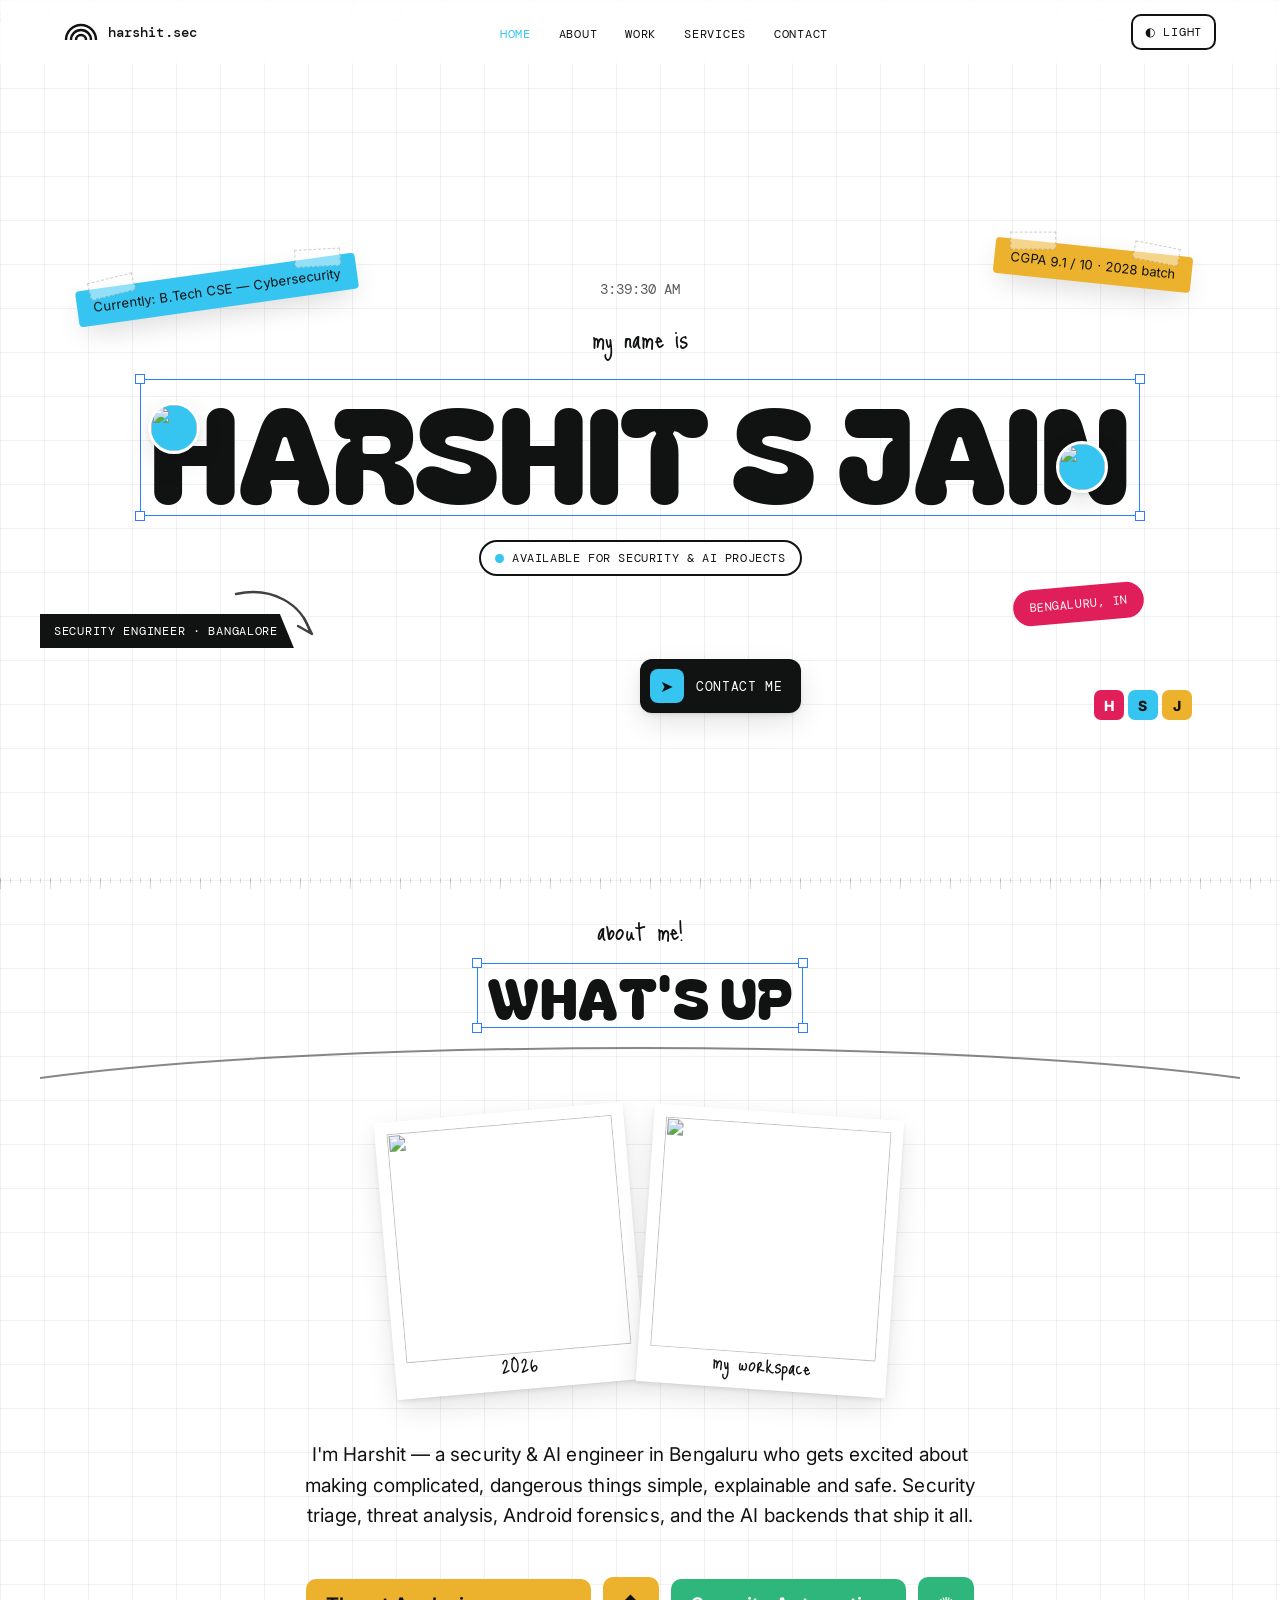
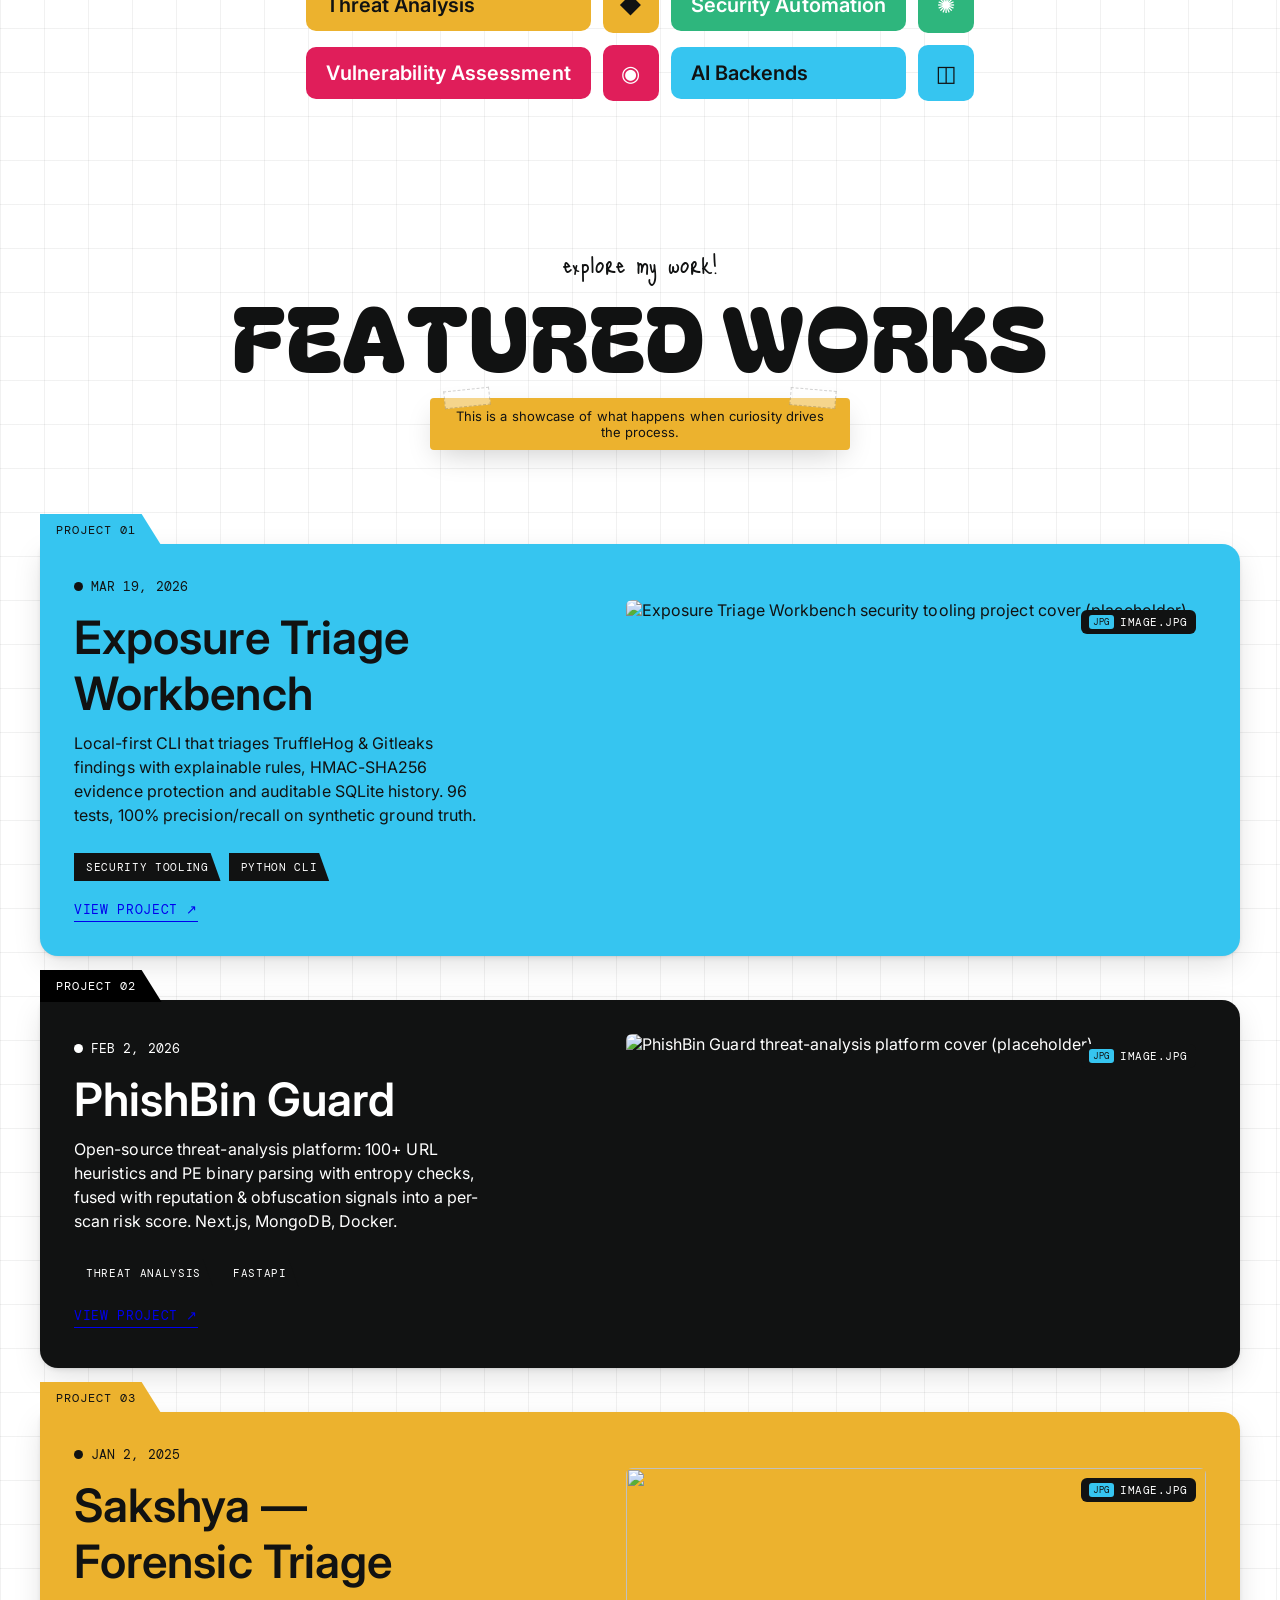
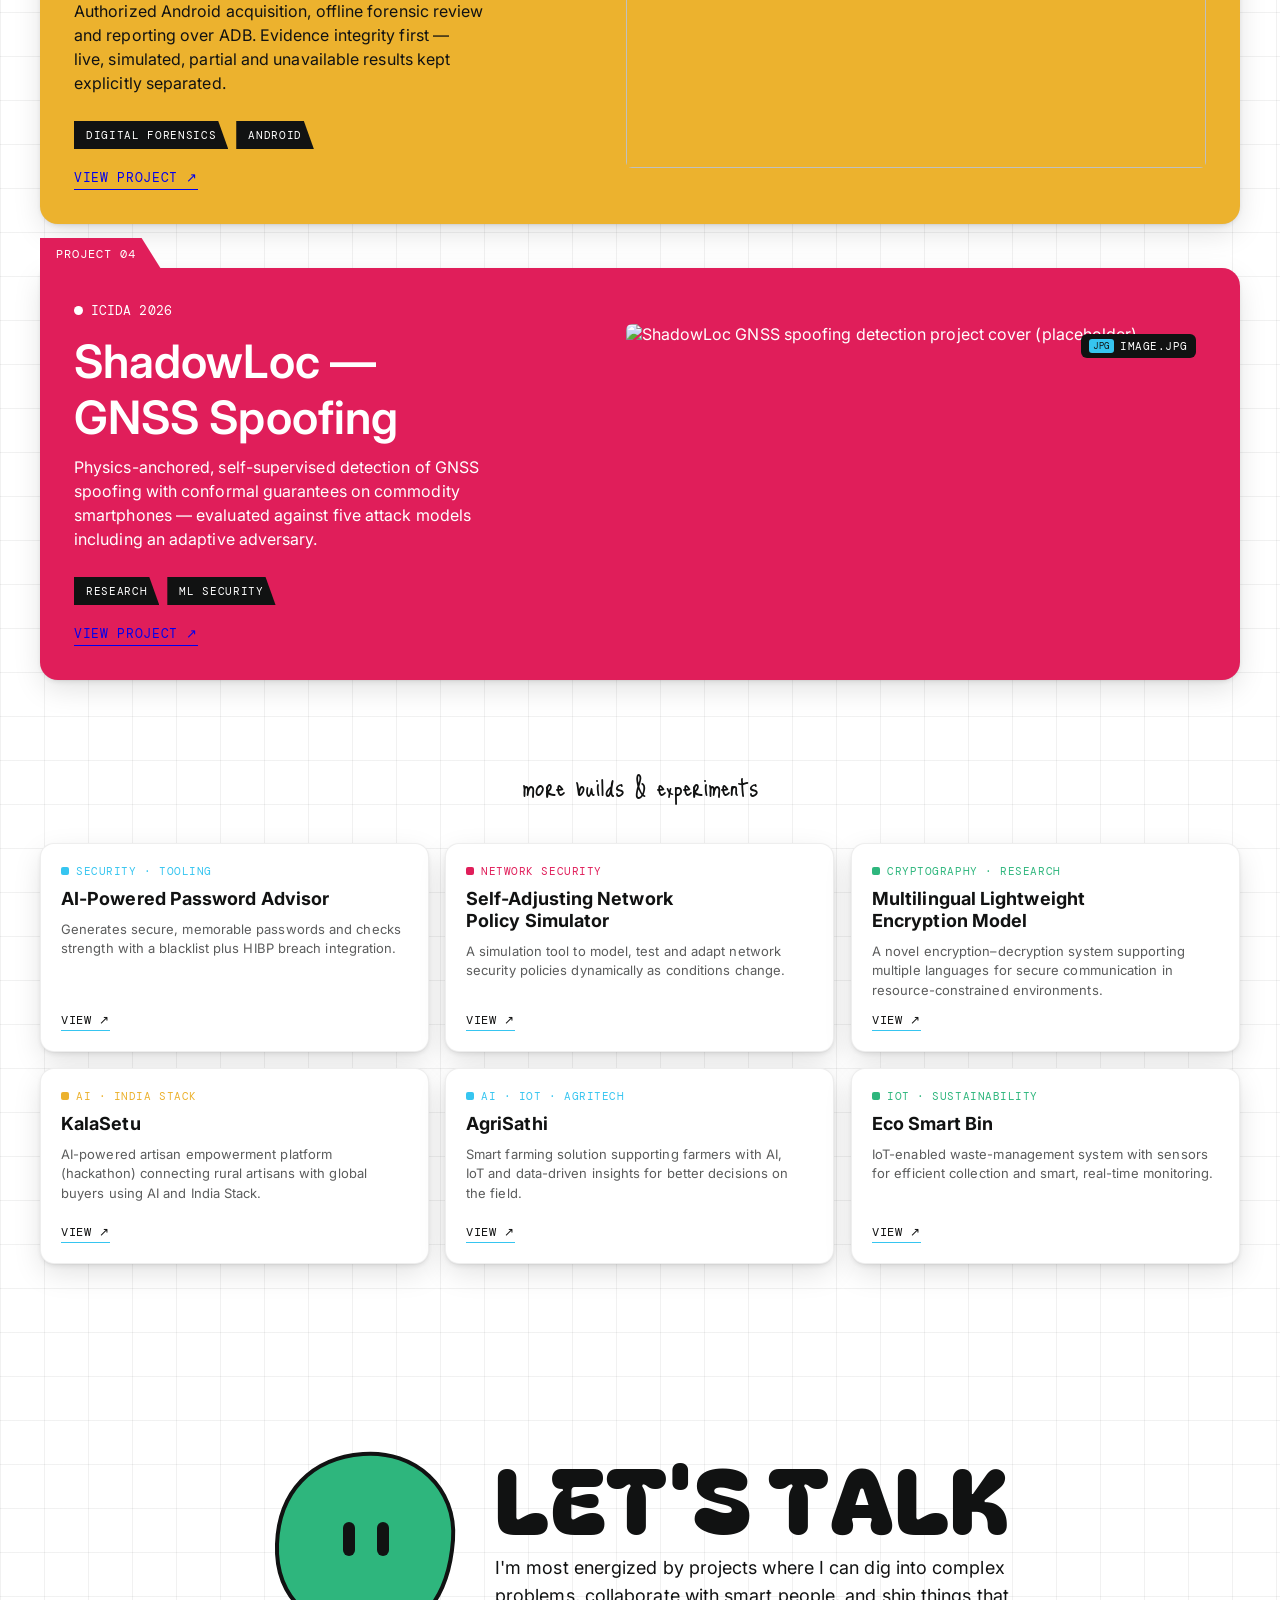
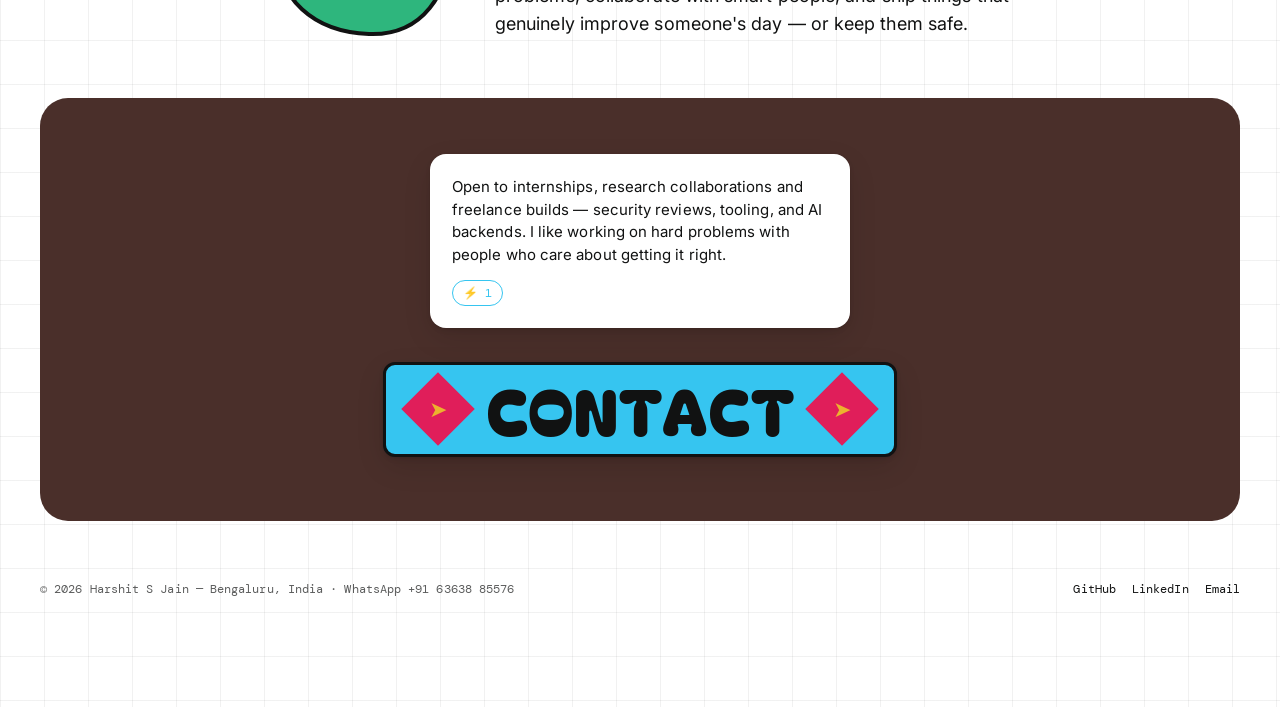
==== index.html @ a01c1793 "Deploy personal site to user-page repo (serves harshitsjain.me at root) Replaces the placeholder REA" ====
<!DOCTYPE html>
<html lang="en">
<head>
  <meta charset="UTF-8" />
  <meta name="viewport" content="width=device-width, initial-scale=1.0" />
  <script>document.documentElement.classList.add('js')</script>
  <title>Harshit S Jain — Security Engineer &amp; Software Developer in Bangalore</title>
  <meta name="description" content="Harshit S Jain is a cybersecurity &amp; AI engineer and software developer in Bangalore (Bengaluru), building security tooling, threat analysis and AI backends. Open to internships &amp; freelance." />
  <meta name="keywords" content="security engineer Bangalore, cybersecurity engineer Bengaluru, software developer Bangalore, AI engineer, Harshit S Jain, penetration testing, security tooling" />
  <meta name="author" content="Harshit S Jain" />
  <meta name="robots" content="index,follow" />
  <link rel="canonical" href="https://harshitsjain.me/" />
  <meta name="theme-color" content="#05080a" />

  <!-- Open Graph -->
  <meta property="og:type" content="profile" />
  <meta property="og:site_name" content="Harshit S Jain" />
  <meta property="og:title" content="Harshit S Jain — Security Engineer &amp; Developer in Bangalore" />
  <meta property="og:description" content="Cybersecurity &amp; AI engineer and software developer in Bangalore. Security tooling, threat analysis, AI backends — open to internships &amp; freelance." />
  <meta property="og:url" content="https://harshitsjain.me/" />
  <meta property="og:image" content="https://harshitsjain.me/og-image.jpg" />
  <meta property="profile:first_name" content="Harshit" />
  <meta property="profile:last_name" content="Jain" />

  <!-- Twitter -->
  <meta name="twitter:card" content="summary_large_image" />
  <meta name="twitter:title" content="Harshit S Jain — Security Engineer &amp; Developer in Bangalore" />
  <meta name="twitter:description" content="Cybersecurity &amp; AI engineer and software developer in Bangalore. Security tooling, threat analysis, AI backends." />
  <meta name="twitter:image" content="https://harshitsjain.me/og-image.jpg" />

  <!-- Icons / manifest -->
  <link rel="icon" href="favicon.svg" type="image/svg+xml" />
  <link rel="apple-touch-icon" href="icon-192.png" />
  <link rel="manifest" href="site.webmanifest" />

  <!-- Structured data -->
  <script type="application/ld+json">
  {
    "@context": "https://schema.org",
    "@type": "ProfilePage",
    "mainEntity": {
      "@type": "Person",
      "name": "Harshit S Jain",
      "jobTitle": "Security Engineer & Software Developer",
      "description": "Cybersecurity & AI engineer and software developer based in Bangalore (Bengaluru), India.",
      "url": "https://harshitsjain.me/",
      "email": "mailto:harshitj3235@gmail.com",
      "telephone": "+91-6363885576",
      "address": {
        "@type": "PostalAddress",
        "addressLocality": "Bengaluru",
        "addressRegion": "Karnataka",
        "addressCountry": "IN"
      },
      "worksFor": { "@type": "CollegeOrUniversity", "name": "Jain (Deemed-to-be) University" },
      "alumniOf": { "@type": "CollegeOrUniversity", "name": "Jain (Deemed-to-be) University" },
      "knowsAbout": ["Cybersecurity","Application Security","Penetration Testing","Threat Analysis","Security Automation","Digital Forensics","AI Engineering","Software Development","Python","FastAPI"],
      "sameAs": [
        "https://github.com/hx010207",
        "https://linkedin.com/in/harshit-s-jain-980592327"
      ]
    }
  }
  </script>
  <script type="application/ld+json">
  {
    "@context": "https://schema.org",
    "@type": "ProfessionalService",
    "name": "Harshit S Jain — Security Engineering & Development",
    "description": "Website building, software development, security testing, AI integration and QA.",
    "areaServed": [{ "@type": "City", "name": "Bangalore" }, { "@type": "Country", "name": "India" }, "Remote"],
    "url": "https://harshitsjain.me/services.html",
    "provider": { "@type": "Person", "name": "Harshit S Jain" }
  }
  </script>

  <!-- Google Analytics 4 — replace G-XXXXXXXXXX with your Measurement ID to activate -->
  <script async src="https://www.googletagmanager.com/gtag/js?id=G-XXXXXXXXXX"></script>
  <script>
    window.dataLayer = window.dataLayer || [];
    function gtag(){dataLayer.push(arguments);}
    gtag('js', new Date());
    gtag('config', 'G-XXXXXXXXXX', { anonymize_ip: true });
  </script>

  <link rel="preconnect" href="https://fonts.googleapis.com" />
  <link rel="preconnect" href="https://fonts.gstatic.com" crossorigin />
  <link href="https://fonts.googleapis.com/css2?family=Bagel+Fat+One&family=Inter:wght@400;500;600;700;800;900&family=DM+Mono:wght@400;500&family=Just+Me+Again+Down+Here&display=swap" rel="stylesheet" />
  <link rel="stylesheet" href="styles.css" />
</head>
<body>
  <div class="ruler top"></div>

  <!-- HEADER -->
  <header class="site-header">
    <div class="wrap nav">
      <a class="brand" href="index.html" aria-label="Home">
        <svg class="logo-arc" viewBox="0 0 34 20" fill="none" stroke="currentColor" style="color:var(--ink)">
          <path d="M2 18 A15 15 0 0 1 32 18" stroke-width="2.4"/>
          <path d="M7 18 A10 10 0 0 1 27 18" stroke-width="2.4"/>
          <path d="M12 18 A5 5 0 0 1 22 18" stroke-width="2.4"/>
        </svg>
        <b>harshit.sec</b>
      </a>
      <ul class="nav-links" id="nav-links">
        <li><a href="index.html" class="active">HOME</a></li>
        <li><a href="#about">ABOUT</a></li>
        <li><a href="#work">WORK</a></li>
        <li><a href="services.html">SERVICES</a></li>
        <li><a href="#contact">CONTACT</a></li>
      </ul>
      <div class="nav-right">
        <button class="theme-toggle" id="theme-toggle"></button>
        <button class="menu-btn" id="menu-btn">MENU ≡</button>
      </div>
    </div>
  </header>

  <!-- HERO -->
  <section class="hero wrap">
    <div class="hero-inner">
      <div class="clock" id="clock">--:--:--</div>
      <div class="my-name">my name is</div>
      <h1 class="display framed">
        HARSHIT S JAIN
        <i class="h tl"></i><i class="h tr"></i><i class="h bl"></i><i class="h br"></i>
      </h1>
      <span class="pill avail"><span class="dot"></span> AVAILABLE FOR SECURITY &amp; AI PROJECTS</span>

      <!-- scattered stickers -->
      <div class="scatter s-note-l"><span class="tape teal">Currently: B.Tech CSE — Cybersecurity</span></div>
      <div class="scatter s-note-r"><span class="tape yellow">CGPA 9.1 / 10 · 2028 batch</span></div>
      <div class="scatter s-av-1"><div class="avatar"><img src="https://framerusercontent.com/images/jaipCY5FvgftEDz3qtilGNnLVk.png?width=683&height=1024" alt=""></div></div>
      <div class="scatter s-av-2"><div class="avatar"><img src="https://framerusercontent.com/images/jaipCY5FvgftEDz3qtilGNnLVk.png?width=683&height=1024" alt=""></div></div>
      <div class="scatter s-tab"><span class="tab">Security Engineer · Bangalore</span></div>
      <div class="scatter s-loc"><span class="pill pink">BENGALURU, IN</span></div>
      <div class="scatter s-arrow">
        <svg width="90" height="60" viewBox="0 0 90 60" fill="none" class="doodle">
          <path d="M4 10 C40 2 70 20 78 48" stroke="currentColor" stroke-width="2.4" stroke-linecap="round"/>
          <path d="M66 42 L80 50 L72 34" stroke="currentColor" stroke-width="2.4" stroke-linecap="round" stroke-linejoin="round"/>
        </svg>
      </div>
      <div class="scatter s-contact">
        <a class="btn-contact" href="https://wa.me/916363885576?text=Hi%20Harshit%2C%20I%20saw%20your%20portfolio" target="_blank" rel="noopener">
          <span class="ic">➤</span> CONTACT ME
        </a>
      </div>
      <div class="scatter s-blocks"><div class="blocks"><span>H</span><span>S</span><span>J</span></div></div>
    </div>
  </section>

  <!-- ABOUT -->
  <section class="section wrap" id="about">
    <div style="text-align:center;">
      <div class="sec-kicker">about me!</div>
      <h2 class="display framed" style="font-size:clamp(34px,6vw,56px); margin:10px 0 0;">
        what's up
        <i class="h tl"></i><i class="h tr"></i><i class="h bl"></i><i class="h br"></i>
      </h2>
    </div>

    <svg class="curve" viewBox="0 0 1200 60" preserveAspectRatio="none" fill="none">
      <path d="M0 50 C300 10 900 10 1200 50" stroke="currentColor" stroke-width="2"/>
    </svg>

    <div class="polaroids reveal">
      <div class="polaroid"><img src="https://framerusercontent.com/images/jaipCY5FvgftEDz3qtilGNnLVk.png?width=683&height=1024" alt=""><div class="cap">2026</div></div>
      <div class="polaroid"><img src="https://framerusercontent.com/images/lRamgmULf2QHd5nO7cNT2LpLR5M.jpg?scale-down-to=1024&width=2400&height=1600" alt=""><div class="cap">my workspace</div></div>
    </div>

    <p style="max-width:680px; margin:0 auto 46px; text-align:center; font-size:19px; line-height:1.6;">
      I'm Harshit — a security &amp; AI engineer in Bengaluru who gets excited about making
      complicated, dangerous things simple, explainable and safe. Security triage, threat
      analysis, Android forensics, and the AI backends that ship it all.
    </p>

    <!-- skills tiles -->
    <div class="tiles reveal">
      <span class="tile c-yellow">Threat Analysis</span>
      <span class="tile-ic d">◆</span>
      <span class="tile c-green">Security Automation</span>
      <span class="tile-ic f">✺</span>
      <span class="tile c-pink">Vulnerability Assessment</span>
      <span class="tile-ic e">◉</span>
      <span class="tile c-cyan">AI Backends</span>
      <span class="tile-ic s">◫</span>
    </div>
  </section>

  <!-- WORK -->
  <section class="section wrap" id="work">
    <div style="text-align:center;">
      <div class="sec-kicker">explore my work!</div>
      <h2 class="display mega">FEATURED WORKS</h2>
      <div style="display:flex; justify-content:center; margin-bottom:60px;">
        <span class="tape yellow" style="max-width:420px;">This is a showcase of what happens when curiosity drives the process.</span>
      </div>
    </div>

    <div class="works">
      <!-- 01 -->
      <article class="work cyan reveal" style="margin-top:34px;">
        <span class="tabtop">PROJECT 01</span>
        <div class="work-grid">
          <div>
            <div class="date">MAR 19, 2026</div>
            <h3>Exposure Triage Workbench</h3>
            <p>Local-first CLI that triages TruffleHog &amp; Gitleaks findings with explainable rules, HMAC-SHA256 evidence protection and auditable SQLite history. 96 tests, 100% precision/recall on synthetic ground truth.</p>
            <div class="tags"><span class="tag">Security Tooling</span><span class="tag">Python CLI</span></div>
            <a class="view" href="https://github.com/hx010207" target="_blank" rel="noopener">VIEW PROJECT ↗</a>
          </div>
          <div class="work-media">
            <span class="img-badge"><span class="jpg">JPG</span> IMAGE.JPG</span>
            <img class="shot" src="https://framerusercontent.com/images/veyOMFLFvf4bfZJKXrpyPNzQWiw.jpg?scale-down-to=1024&width=2400&height=1603" alt="Exposure Triage Workbench security tooling project cover (placeholder)">
          </div>
        </div>
      </article>

      <!-- 02 -->
      <article class="work dark reveal" style="margin-top:44px;">
        <span class="tabtop">PROJECT 02</span>
        <div class="work-grid">
          <div>
            <div class="date">FEB 2, 2026</div>
            <h3 class="accent">PhishBin Guard</h3>
            <p>Open-source threat-analysis platform: 100+ URL heuristics and PE binary parsing with entropy checks, fused with reputation &amp; obfuscation signals into a per-scan risk score. Next.js, MongoDB, Docker.</p>
            <div class="tags"><span class="tag">Threat Analysis</span><span class="tag">FastAPI</span></div>
            <a class="view" href="https://github.com/hx010207" target="_blank" rel="noopener">VIEW PROJECT ↗</a>
          </div>
          <div class="work-media">
            <span class="img-badge"><span class="jpg">JPG</span> IMAGE.JPG</span>
            <img class="shot" src="https://framerusercontent.com/images/Hp4sdb6mgJqCAExV0ytS7gljgkA.jpg?scale-down-to=1024&width=2400&height=1603" alt="PhishBin Guard threat-analysis platform cover (placeholder)">
          </div>
        </div>
      </article>

      <!-- 03 -->
      <article class="work yellow reveal" style="margin-top:44px;">
        <span class="tabtop">PROJECT 03</span>
        <div class="work-grid">
          <div>
            <div class="date">JAN 2, 2025</div>
            <h3>Sakshya — Forensic Triage</h3>
            <p>Authorized Android acquisition, offline forensic review and reporting over ADB. Evidence integrity first — live, simulated, partial and unavailable results kept explicitly separated.</p>
            <div class="tags"><span class="tag">Digital Forensics</span><span class="tag">Android</span></div>
            <a class="view" href="https://github.com/hx010207" target="_blank" rel="noopener">VIEW PROJECT ↗</a>
          </div>
          <div class="work-media">
            <span class="img-badge"><span class="jpg">JPG</span> IMAGE.JPG</span>
            <img class="shot" src="https://framerusercontent.com/images/lRamgmULf2QHd5nO7cNT2LpLR5M.jpg?scale-down-to=1024&width=2400&height=1600" alt="">
          </div>
        </div>
      </article>

      <!-- 04 -->
      <article class="work pink reveal" style="margin-top:44px;">
        <span class="tabtop">PROJECT 04</span>
        <div class="work-grid">
          <div>
            <div class="date">ICIDA 2026</div>
            <h3>ShadowLoc — GNSS Spoofing</h3>
            <p>Physics-anchored, self-supervised detection of GNSS spoofing with conformal guarantees on commodity smartphones — evaluated against five attack models including an adaptive adversary.</p>
            <div class="tags"><span class="tag">Research</span><span class="tag">ML Security</span></div>
            <a class="view" href="https://github.com/hx010207" target="_blank" rel="noopener">VIEW PROJECT ↗</a>
          </div>
          <div class="work-media">
            <span class="img-badge"><span class="jpg">JPG</span> IMAGE.JPG</span>
            <img class="shot" src="https://framerusercontent.com/images/77vnsoqQ0X6oMVSzYgh7nMkdh0.jpg?scale-down-to=1024&width=2400&height=1600" alt="ShadowLoc GNSS spoofing detection project cover (placeholder)">
          </div>
        </div>
      </article>
    </div>

    <div style="text-align:center; margin-top:84px;">
      <div class="sec-kicker">more builds &amp; experiments</div>
    </div>
    <div class="more-grid" data-stagger>
      <a class="card mini" href="https://github.com/hx010207" target="_blank" rel="noopener">
        <span class="mini-tag" style="--c:var(--cyan)">Security · Tooling</span>
        <h4>AI-Powered Password Advisor</h4>
        <p>Generates secure, memorable passwords and checks strength with a blacklist plus HIBP breach integration.</p>
        <span class="mini-link">VIEW ↗</span>
      </a>
      <a class="card mini" href="https://github.com/hx010207" target="_blank" rel="noopener">
        <span class="mini-tag" style="--c:var(--pink)">Network Security</span>
        <h4>Self-Adjusting Network Policy Simulator</h4>
        <p>A simulation tool to model, test and adapt network security policies dynamically as conditions change.</p>
        <span class="mini-link">VIEW ↗</span>
      </a>
      <a class="card mini" href="https://github.com/hx010207" target="_blank" rel="noopener">
        <span class="mini-tag" style="--c:var(--green)">Cryptography · Research</span>
        <h4>Multilingual Lightweight Encryption Model</h4>
        <p>A novel encryption–decryption system supporting multiple languages for secure communication in resource-constrained environments.</p>
        <span class="mini-link">VIEW ↗</span>
      </a>
      <a class="card mini" href="https://github.com/hx010207" target="_blank" rel="noopener">
        <span class="mini-tag" style="--c:var(--yellow)">AI · India Stack</span>
        <h4>KalaSetu</h4>
        <p>AI-powered artisan empowerment platform (hackathon) connecting rural artisans with global buyers using AI and India Stack.</p>
        <span class="mini-link">VIEW ↗</span>
      </a>
      <a class="card mini" href="https://github.com/hx010207" target="_blank" rel="noopener">
        <span class="mini-tag" style="--c:var(--cyan)">AI · IoT · AgriTech</span>
        <h4>AgriSathi</h4>
        <p>Smart farming solution supporting farmers with AI, IoT and data-driven insights for better decisions on the field.</p>
        <span class="mini-link">VIEW ↗</span>
      </a>
      <a class="card mini" href="https://github.com/hx010207" target="_blank" rel="noopener">
        <span class="mini-tag" style="--c:var(--green)">IoT · Sustainability</span>
        <h4>Eco Smart Bin</h4>
        <p>IoT-enabled waste-management system with sensors for efficient collection and smart, real-time monitoring.</p>
        <span class="mini-link">VIEW ↗</span>
      </a>
    </div>
  </section>

  <!-- LET'S TALK -->
  <section class="section wrap" id="contact">
    <div class="talk reveal">
      <div class="blob-wrap">
        <!-- original blob mascot -->
        <svg viewBox="0 0 200 200" width="200" height="200" fill="none">
          <path d="M98 10 C150 6 192 44 188 96 C184 150 158 192 104 190 C50 188 10 156 12 100 C14 48 46 14 98 10 Z"
                fill="var(--blob)" stroke="var(--blob-stroke)" stroke-width="4"/>
          <rect x="78" y="78" width="12" height="34" rx="6" fill="#111212"/>
          <rect x="112" y="78" width="12" height="34" rx="6" fill="#111212"/>
        </svg>
      </div>
      <div class="talk-copy">
        <h2 class="display mega" style="margin:0;">LET'S TALK</h2>
        <p>
          I'm most energized by projects where I can dig into complex problems, collaborate with
          smart people, and ship things that genuinely improve someone's day — or keep them safe.
        </p>
      </div>
    </div>

    <div class="footer-panel reveal">
      <div class="fcard">
        <div class="lede">Open to internships, research collaborations and freelance builds — security reviews, tooling, and AI backends. I like working on hard problems with people who care about getting it right.</div>
        <span class="react">⚡ 1</span>
      </div>
      <div class="contact-big">
        <a class="contact-btn" href="https://wa.me/916363885576?text=Hi%20Harshit%2C%20let%27s%20talk" target="_blank" rel="noopener">
          <span class="dia"><span>➤</span></span>
          <span class="display">CONTACT</span>
          <span class="dia"><span>➤</span></span>
        </a>
      </div>
    </div>

    <div class="footer-meta">
      <span>© 2026 Harshit S Jain — Bengaluru, India · WhatsApp +91 63638 85576</span>
      <div class="socials">
        <a href="https://github.com/hx010207" target="_blank" rel="noopener">GitHub</a>
        <a href="https://linkedin.com/in/harshit-s-jain-980592327" target="_blank" rel="noopener">LinkedIn</a>
        <a href="mailto:harshitj3235@gmail.com">Email</a>
      </div>
    </div>
  </section>

  <div class="ruler bottom"></div>
  <script src="script.js"></script>
</body>
</html>
---- styles.css ----
/* ============================================================
   Harshit S Jain — "designer's canvas" portfolio
   Light mode  = faithful clone of nudge-folio.framer.website
   Dark mode   = cybersecurity / AI retheme (same layout)
   ============================================================ */

/* ---------------- LIGHT (reference) ---------------- */
:root {
  --bg: #ffffff;
  --ink: #111212;
  --ink-soft: #5b5c5c;

  --grid-line: rgba(17, 18, 18, 0.06);
  --ruler: rgba(17, 18, 18, 0.32);

  --cyan:  #36c5f0;
  --pink:  #e01e5a;
  --yellow:#ecb22e;
  --green: #2eb67d;
  --blue:  #0000ee;
  --black: #111212;

  --tile-cyan:  #36c5f0;
  --tile-pink:  #e01e5a;
  --tile-yellow:#ecb22e;
  --tile-green: #2eb67d;

  --card-dark: #4a2f2a;        /* footer brown panel */
  --handle: #2d7fff;           /* framer selection blue */

  --paper: #ffffff;
  --note-shadow: 0 10px 30px -8px rgba(0,0,0,0.22);
  --soft-shadow:
    rgba(0,0,0,0.13) 0 0.6px 1.8px -0.83px,
    rgba(0,0,0,0.13) 0 2.3px 6.9px -1.67px,
    rgba(0,0,0,0.13) 0 10px 30px -2.5px;

  --blob: #2eb67d;
  --blob-stroke: #111212;

  --font-display: "Bagel Fat One", system-ui, sans-serif;
  --font-hand: "Just Me Again Down Here", cursive;
  --font-body: "Inter", system-ui, -apple-system, sans-serif;
  --font-mono: "DM Mono", ui-monospace, monospace;

  --radius: 18px;
  --maxw: 1200px;
}

/* ---------------- DARK (cyber / AI) ---------------- */
[data-theme="dark"] {
  --bg: #05080a;
  --ink: #d7fff0;
  --ink-soft: #6d8d84;

  --grid-line: rgba(0, 255, 156, 0.07);
  --ruler: rgba(0, 255, 156, 0.4);

  --cyan:  #22d3ee;
  --pink:  #ff2e63;
  --yellow:#f7c948;
  --green: #00ff9c;
  --blue:  #00ff9c;
  --black: #0b1417;

  --tile-cyan:  #0e2a33;
  --tile-pink:  #2a0f1a;
  --tile-yellow:#2a2410;
  --tile-green: #06251c;

  --card-dark: #0b1417;
  --handle: #00ff9c;

  --paper: #0b1417;
  --note-shadow: 0 0 30px -6px rgba(0,255,156,0.25);
  --soft-shadow:
    0 0 0 1px rgba(0,255,156,0.10) inset,
    0 2px 7px rgba(0,0,0,0.6),
    0 10px 30px rgba(0,0,0,0.55);

  --blob: #00ff9c;
  --blob-stroke: #00ff9c;
}

/* ---------------- base ---------------- */
*,*::before,*::after { box-sizing: border-box; }
* { margin: 0; padding: 0; }
html { scroll-behavior: smooth; }

body {
  font-family: var(--font-body);
  color: var(--ink);
  background-color: var(--bg);
  background-image:
    linear-gradient(var(--grid-line) 1px, transparent 1px),
    linear-gradient(90deg, var(--grid-line) 1px, transparent 1px);
  background-size: 44px 44px;
  -webkit-font-smoothing: antialiased;
  overflow-x: hidden;
  transition: background-color .35s ease, color .35s ease;
}
[data-theme="dark"] body { background-attachment: fixed; }

img { display:block; max-width:100%; }
a { color: var(--blue); text-decoration: none; }

.wrap { width:100%; max-width:var(--maxw); margin:0 auto; padding:0 24px; }

/* ruler strip top + bottom */
.ruler {
  position: fixed; left:0; right:0; height: 22px; z-index: 5;
  background:
    repeating-linear-gradient(90deg, var(--ruler) 0 1px, transparent 1px 50px),
    repeating-linear-gradient(90deg, var(--ruler) 0 1px, transparent 1px 10px);
  background-size: 50px 11px, 10px 5px;
  background-repeat: repeat-x; background-position: left bottom;
  pointer-events:none; opacity:.5;
}
.ruler.top { top:0; } .ruler.bottom { bottom:0; transform: scaleY(-1); }

/* ---------------- header ---------------- */
.site-header {
  position: sticky; top:0; z-index: 40;
  backdrop-filter: blur(8px);
  background: color-mix(in srgb, var(--bg) 70%, transparent);
}
.nav { display:flex; align-items:center; justify-content:space-between; height:64px; gap:16px; }
.brand { display:flex; align-items:center; gap:10px; }
.logo-arc { width:34px; height:20px; }
.brand b { font-family: var(--font-mono); font-size:14px; color:var(--ink); font-weight:500; }

.nav-links { list-style:none; display:flex; gap:4px; }
.nav-links a {
  font-family: var(--font-mono); font-size:12px; letter-spacing:.06em;
  color:var(--ink); padding:8px 12px; border-radius:8px; text-transform:uppercase;
}
.nav-links a:hover, .nav-links a.active { background: var(--ink); color: var(--bg); }

.nav-right { display:flex; align-items:center; gap:10px; }
.menu-btn, .theme-toggle {
  font-family: var(--font-mono); font-size:12px; letter-spacing:.06em;
  border:2px solid var(--ink); background:var(--bg); color:var(--ink);
  padding:8px 12px; border-radius:10px; cursor:pointer; display:inline-flex;
  align-items:center; gap:8px; text-transform:uppercase; transition:.15s;
}
.theme-toggle:hover { background:var(--ink); color:var(--bg); }
[data-theme="dark"] .theme-toggle:hover { background:var(--green); color:#05080a; border-color:var(--green); }

/* ---------------- display + handwriting ---------------- */
.display {
  font-family: var(--font-display);
  font-weight: 400; color: var(--ink);
  line-height: .95; letter-spacing: .01em; text-transform: uppercase;
}
[data-theme="dark"] .display { color: var(--green); text-shadow: 0 0 40px rgba(0,255,156,.3); }
.hand { font-family: var(--font-hand); color: var(--ink); font-size: 30px; line-height:1; }

/* selection-handle frame (Framer motif) */
.framed { position: relative; display: inline-block; padding: 6px 10px; }
.framed::before {
  content:""; position:absolute; inset:0; border:1.5px solid var(--handle); pointer-events:none;
}
.framed .h { position:absolute; width:10px; height:10px; background:var(--bg); border:1.5px solid var(--handle); }
.framed .h.tl{ left:-5px; top:-5px;} .framed .h.tr{ right:-5px; top:-5px;}
.framed .h.bl{ left:-5px; bottom:-5px;} .framed .h.br{ right:-5px; bottom:-5px;}

/* IMAGE badge */
.img-badge {
  position:absolute; top:10px; right:10px; z-index:3;
  font-family:var(--font-mono); font-size:11px; letter-spacing:.05em;
  background:var(--black); color:#fff; padding:5px 8px; border-radius:6px;
  display:inline-flex; align-items:center; gap:6px;
}
[data-theme="dark"] .img-badge { color:var(--green); border:1px solid var(--green); background:#05080a; }
.img-badge .jpg { background:var(--cyan); color:var(--black); font-size:9px; padding:1px 4px; border-radius:3px; }

/* ---------------- stickers ---------------- */
.tape {
  position:relative; display:inline-block; padding:10px 16px; border-radius:4px;
  font-size:13px; color:var(--black); box-shadow: var(--note-shadow);
}
.tape::before, .tape::after {
  content:""; position:absolute; width:46px; height:18px; top:-9px;
  background: rgba(255,255,255,.45); border:1px dashed rgba(0,0,0,.18);
}
.tape::before { left:14px; transform: rotate(-6deg); }
.tape::after  { right:14px; transform: rotate(5deg); }
.tape.teal   { background: var(--cyan); }
.tape.yellow { background: var(--yellow); }
.tape.pink   { background: var(--pink); color:#fff; }
[data-theme="dark"] .tape { color: var(--ink); box-shadow: var(--note-shadow); }
[data-theme="dark"] .tape.teal{ background:#0e2a33; border:1px solid var(--cyan);}
[data-theme="dark"] .tape.yellow{ background:#2a2410; border:1px solid var(--yellow);}
[data-theme="dark"] .tape.pink{ background:#2a0f1a; border:1px solid var(--pink); color:var(--ink);}

.pill {
  display:inline-flex; align-items:center; gap:8px;
  font-family:var(--font-mono); font-size:12px; letter-spacing:.05em;
  border:2px solid var(--ink); background:var(--bg); color:var(--ink);
  padding:8px 14px; border-radius:40px;
}
.pill .dot{ width:9px; height:9px; border-radius:50%; background:var(--cyan); }
[data-theme="dark"] .pill .dot{ background:var(--green); box-shadow:0 0 10px var(--green); animation:pulse 1.8s infinite;}
@keyframes pulse{0%,100%{opacity:1}50%{opacity:.35}}

.pill.pink{ background:var(--pink); color:#fff; border-color:var(--pink); position:relative; }
[data-theme="dark"] .pill.pink{ background:#2a0f1a; color:var(--ink); border-color:var(--pink);}

/* folder tab */
.tab {
  display:inline-block; font-family:var(--font-mono); font-size:12px; letter-spacing:.06em;
  background:var(--black); color:#fff; padding:9px 16px 9px 14px; text-transform:uppercase;
  clip-path: polygon(0 0, calc(100% - 14px) 0, 100% 100%, 0 100%);
}
[data-theme="dark"] .tab{ color:var(--green); border:1px solid var(--green); }

.avatar {
  width:52px; height:52px; border-radius:50%; overflow:hidden;
  border:3px solid var(--bg); box-shadow: var(--soft-shadow); background:var(--cyan);
}
.avatar img{ width:100%; height:100%; object-fit:cover; }

/* black contact button */
.btn-contact {
  display:inline-flex; align-items:center; gap:12px;
  background:var(--black); color:#fff; padding:10px 18px 10px 10px; border-radius:12px;
  font-family:var(--font-mono); font-size:13px; letter-spacing:.05em; text-transform:uppercase;
  box-shadow: var(--soft-shadow);
}
[data-theme="dark"] .btn-contact{ color:var(--green); border:1px solid var(--green); }
.btn-contact .ic{ width:34px; height:34px; border-radius:8px; background:var(--cyan); color:var(--black);
  display:grid; place-items:center; font-size:16px; }
.btn-contact:hover{ transform:translateY(-2px); }

/* brand letter blocks */
.blocks{ display:flex; gap:4px; }
.blocks span{ width:30px; height:30px; display:grid; place-items:center; border-radius:7px;
  font-family:var(--font-body); font-weight:800; font-size:14px; color:#fff; }
.blocks span:nth-child(1){ background:var(--pink); }
.blocks span:nth-child(2){ background:var(--cyan); color:var(--black);}
.blocks span:nth-child(3){ background:var(--yellow); color:var(--black);}
.blocks span:nth-child(4){ background:var(--green); }

/* doodle arrow */
.doodle{ color:var(--ink); opacity:.8; }
[data-theme="dark"] .doodle{ color:var(--green); }

/* ---------------- HERO ---------------- */
.hero { position:relative; min-height: 86vh; padding: 40px 0 60px; }
.hero-inner{ position:relative; display:flex; flex-direction:column; align-items:center;
  justify-content:center; text-align:center; min-height: 72vh; gap:18px; }
.clock{ font-family:var(--font-mono); font-size:14px; color:var(--ink-soft); }
.hero .my-name{ font-family:var(--font-hand); font-size:30px; color:var(--ink); }
.hero h1.display{ font-size: clamp(54px, 13vw, 132px); }
.hero .avail{ margin-top:6px; }

/* scattered hero stickers */
.scatter{ position:absolute; z-index:4; }
.s-note-l{ left:3%;  top:26%; }  .s-note-l .tape{ transform:rotate(-8deg); }
.s-note-r{ right:4%; top:22%; }  .s-note-r .tape{ transform:rotate(6deg); }
.s-av-1{ left:9%;  top:46%; }
.s-av-2{ right:11%; top:52%; }
.s-tab{ left:0; bottom:16%; }
.s-loc{ right:8%; bottom:20%; }  .s-loc .pill{ transform:rotate(-5deg); }
.s-arrow{ left:16%; bottom:16%; }
.s-contact{ left:50%; bottom:6%; transform:translateX(-50%); }
.s-blocks{ right:4%; bottom:5%; }

/* ---------------- section heading ---------------- */
.section{ padding:70px 0; position:relative; }
.sec-kicker{ font-family:var(--font-hand); font-size:30px; color:var(--ink); }
.mega{ font-size: clamp(44px, 9vw, 90px); margin:6px 0 20px; }

/* curved doodle divider */
.curve{ width:100%; height:60px; color:var(--ink); opacity:.5; }
[data-theme="dark"] .curve{ color:var(--green); }

/* ---------------- ABOUT ---------------- */
.polaroids{ display:flex; justify-content:center; gap:10px; flex-wrap:wrap; margin: 20px 0 50px; }
.polaroid{ background:var(--paper); padding:12px 12px 36px; box-shadow:var(--soft-shadow);
  position:relative; width:250px; }
.polaroid:nth-child(1){ transform:rotate(-5deg); }
.polaroid:nth-child(2){ transform:rotate(4deg); }
.polaroid img{ width:100%; height:230px; object-fit:cover; }
.polaroid .cap{ position:absolute; bottom:8px; left:0; right:0; text-align:center;
  font-family:var(--font-hand); font-size:24px; color:var(--ink); }
[data-theme="dark"] .polaroid img{ opacity:.85; }

/* skills tiles */
.tiles{ display:grid; grid-template-columns: repeat(4, auto); gap:12px; justify-content:center;
  align-items:center; max-width:820px; margin:0 auto; }
.tile{ font-family:var(--font-body); font-weight:600; font-size:20px; color:var(--ink);
  padding:14px 20px; border-radius:10px; white-space:nowrap; }
.tile.c-yellow{ background:var(--tile-yellow); color:var(--black);}
.tile.c-green { background:var(--tile-green);  color:#fff;}
.tile.c-pink  { background:var(--tile-pink);   color:#fff;}
.tile.c-cyan  { background:var(--tile-cyan);   color:var(--black);}
[data-theme="dark"] .tile{ color:var(--ink); border:1px solid rgba(0,255,156,.25); }
.tile-ic{ width:56px; height:56px; border-radius:10px; display:grid; place-items:center;
  font-size:22px; color:#fff; }
.tile-ic.d{ background:var(--yellow); color:var(--black);}
.tile-ic.f{ background:var(--green);}
.tile-ic.e{ background:var(--pink);}
.tile-ic.s{ background:var(--cyan); color:var(--black);}
[data-theme="dark"] .tile-ic{ border:1px solid rgba(0,255,156,.3); }

/* ---------------- WORKS (folder cards) ---------------- */
.works{ display:flex; flex-direction:column; gap:0; margin-top:10px; }
.work{ position:relative; border-radius:0 18px 18px 18px; padding:0; overflow:visible;
  margin-top:-6px; box-shadow:var(--soft-shadow); }
.work .tabtop{ position:absolute; top:-30px; left:0; font-family:var(--font-mono);
  font-size:12px; letter-spacing:.08em; color:#fff; padding:8px 26px 8px 16px; text-transform:uppercase;
  clip-path: polygon(0 0, calc(100% - 20px) 0, 100% 100%, 0 100%); z-index:2; }
.work-grid{ display:grid; grid-template-columns: 1fr 1.1fr; gap:24px; padding:34px; align-items:center; }
.work h3{ font-family:var(--font-body); font-weight:600; font-size: clamp(30px,4vw,46px); margin:14px 0 10px; }
.work .date{ font-family:var(--font-mono); font-size:13px; display:flex; align-items:center; gap:8px; }
.work .date::before{ content:""; width:9px; height:9px; border-radius:50%; background:currentColor; }
.work p{ font-size:16px; line-height:1.5; max-width:42ch; }
.work .view{ display:inline-flex; align-items:center; gap:6px; font-family:var(--font-mono);
  font-size:13px; letter-spacing:.05em; text-transform:uppercase; margin-top:20px;
  border-bottom:1.5px solid currentColor; padding-bottom:3px; }
.work .tags{ display:flex; gap:8px; margin-top:26px; flex-wrap:wrap; }
.work .tags .tag{ font-family:var(--font-mono); font-size:11px; letter-spacing:.06em; text-transform:uppercase;
  background:var(--black); color:#fff; padding:7px 12px; clip-path: polygon(0 0, calc(100% - 10px) 0,100% 100%,0 100%); }
.work-media{ position:relative; }
.work-media .shot{ width:100%; height:300px; object-fit:cover; border-radius:6px; }
[data-theme="dark"] .work-media .shot{ opacity:.82; }

.work.cyan  { background:var(--cyan); color:var(--black);} .work.cyan  .tabtop{ background:var(--cyan); color:var(--black);}
.work.dark  { background:var(--black); color:#fff;}        .work.dark  .tabtop{ background:#000; }
.work.yellow{ background:var(--yellow); color:var(--black);} .work.yellow .tabtop{ background:var(--yellow); color:var(--black);}
.work.pink  { background:var(--pink); color:#fff;}         .work.pink  .tabtop{ background:var(--pink);}
[data-theme="dark"] .work{ background:var(--black)!important; color:var(--ink); border:1px solid rgba(0,255,156,.22); }
[data-theme="dark"] .work .tabtop{ background:#05080a; color:var(--green); border:1px solid var(--green);}
[data-theme="dark"] .work .tags .tag{ background:#05080a; color:var(--green); border:1px solid rgba(0,255,156,.4);}
[data-theme="dark"] .work.cyan  { box-shadow:var(--soft-shadow);}
[data-theme="dark"] .work .accent{ color:var(--green);}

/* ---------------- LET'S TALK / footer ---------------- */
.talk{ display:flex; align-items:center; gap:30px; flex-wrap:wrap; justify-content:center; padding:40px 0 10px; }
.blob-wrap{ width:200px; flex:none; }
.talk-copy{ max-width:520px; }
.talk-copy p{ font-size:18px; line-height:1.55; margin-top:14px; color:var(--ink); }

.footer-panel{ background:var(--card-dark); border-radius:28px; margin:40px 0; padding:56px 24px 64px;
  position:relative; overflow:hidden; }
[data-theme="dark"] .footer-panel{ border:1px solid rgba(0,255,156,.22); }
.footer-panel .fcard{ background:var(--paper); color:var(--ink); max-width:420px; margin:0 auto 34px;
  border-radius:16px; padding:22px; box-shadow:var(--soft-shadow); }
.footer-panel .fcard .lede{ font-size:15px; line-height:1.5; }
.footer-panel .fcard .react{ display:inline-flex; align-items:center; gap:6px; margin-top:14px;
  font-family:var(--font-mono); font-size:12px; border:1px solid var(--cyan); color:var(--cyan);
  padding:4px 10px; border-radius:20px; }
.contact-big{ display:flex; justify-content:center; }
.contact-btn{ display:inline-flex; align-items:center; gap:22px; background:var(--cyan);
  border:3px solid var(--black); border-radius:12px; padding:14px 26px; box-shadow:var(--soft-shadow); }
.contact-btn .display{ font-size: clamp(40px,7vw,64px); color:var(--black); }
[data-theme="dark"] .contact-btn{ background:#05080a; border-color:var(--green); }
[data-theme="dark"] .contact-btn .display{ color:var(--green); }
.contact-btn .dia{ width:52px; height:52px; background:var(--pink); display:grid; place-items:center;
  transform:rotate(45deg); }
.contact-btn .dia span{ transform:rotate(-45deg); color:var(--yellow); font-size:22px; }
[data-theme="dark"] .contact-btn .dia{ background:#2a0f1a; border:1px solid var(--pink); }

.footer-meta{ display:flex; justify-content:space-between; flex-wrap:wrap; gap:14px;
  font-family:var(--font-mono); font-size:12px; color:var(--ink-soft); padding:20px 0 40px; }
.footer-meta a{ color:var(--ink); } .footer-meta a:hover{ color:var(--cyan); }
.footer-meta .socials{ display:flex; gap:16px; }

/* ---------------- SERVICES page ---------------- */
.svc-grid{ display:grid; grid-template-columns: repeat(3,1fr); gap:20px; }
.svc{ background:var(--paper); border:2px solid var(--ink); border-radius:16px; padding:24px;
  box-shadow:var(--soft-shadow); position:relative; display:flex; flex-direction:column; gap:12px; min-height:240px; }
[data-theme="dark"] .svc{ border-color:rgba(0,255,156,.3); }
.svc .svc-ic{ width:48px; height:48px; border-radius:10px; display:grid; place-items:center; font-size:22px; color:#fff; }
.svc h3{ font-family:var(--font-body); font-weight:700; font-size:22px; color:var(--ink); }
.svc p{ font-size:14px; color:var(--ink-soft); line-height:1.5; }
.svc ul{ list-style:none; display:flex; flex-direction:column; gap:6px; margin-top:auto; }
.svc li{ font-family:var(--font-mono); font-size:12px; color:var(--ink); padding-left:16px; position:relative; }
.svc li::before{ content:"›"; position:absolute; left:0; color:var(--cyan); }
.svc.c1 .svc-ic{ background:var(--cyan); color:var(--black);}
.svc.c2 .svc-ic{ background:var(--pink);}
.svc.c3 .svc-ic{ background:var(--yellow); color:var(--black);}
.svc.c4 .svc-ic{ background:var(--green);}
.svc.c5 .svc-ic{ background:var(--blue); color:#fff;}
.svc.c6 .svc-ic{ background:var(--black); color:#fff;}
[data-theme="dark"] .svc .svc-ic{ color:#05080a; }

.steps{ display:grid; grid-template-columns: repeat(4,1fr); gap:16px; margin-top:16px; }
.step{ background:var(--paper); border:2px solid var(--ink); border-radius:14px; padding:20px; box-shadow:var(--soft-shadow); }
[data-theme="dark"] .step{ border-color:rgba(0,255,156,.3); }
.step .n{ font-family:var(--font-mono); font-size:13px; color:var(--cyan); }
.step h4{ font-size:16px; margin:8px 0 6px; color:var(--ink); }
.step p{ font-size:13px; color:var(--ink-soft); }

/* ============ MOTION SYSTEM ============ */
/* eases mirrored from GSAP power/back curves */
:root{
  --e-out:   cubic-bezier(.22,.61,.36,1);   /* power2.out */
  --e-soft:  cubic-bezier(.33,1,.68,1);      /* power1.out */
  --e-back:  cubic-bezier(.34,1.56,.64,1);   /* back.out(1.4) */
}

/* scroll reveal (y:24, ~500ms, staggered via --d in JS) */
.reveal{ opacity:0; transform:translateY(24px); will-change:transform,opacity;
  transition:opacity .5s var(--e-out), transform .5s var(--e-out); transition-delay:var(--d,0ms); }
.reveal.in{ opacity:1; transform:none; }

/* sticker pop-in (back.out overshoot) */
.pop{ opacity:0; transform:scale(.8) translateY(10px); will-change:transform,opacity;
  transition:opacity .45s var(--e-soft), transform .5s var(--e-back); transition-delay:var(--d,0ms); }
.pop.in{ opacity:1; transform:none; }

/* letter rise for mega display headings (built in JS) */
.display .ch{ display:inline-block; opacity:0; transform:translateY(40%) rotateX(-40deg);
  transform-origin:bottom; transition:opacity .5s var(--e-soft), transform .6s var(--e-back);
  transition-delay:var(--d,0ms); }
.display.lit .ch{ opacity:1; transform:none; }
.display .word{ display:inline-block; white-space:nowrap; }

/* pre-hide animated hero bits only when JS is active (no-JS keeps them visible).
   :not(.in) so the rule stops matching once revealed, letting .pop.in win. */
.js .hero .scatter:not(.in), .js .hero .pill.avail:not(.in){ opacity:0; }

/* floating decorations (idle drift) */
@keyframes floaty{ 0%,100%{ transform:translateY(0) } 50%{ transform:translateY(-9px) } }
@keyframes floaty2{ 0%,100%{ transform:translateY(0) rotate(0) } 50%{ transform:translateY(-6px) rotate(1.5deg) } }
.float-on .s-av-1{ animation:floaty 5.5s var(--e-soft) infinite; }
.float-on .s-av-2{ animation:floaty 6.5s var(--e-soft) infinite .4s; }
.float-on .s-loc{ animation:floaty2 7s var(--e-soft) infinite; }
.float-on .s-blocks{ animation:floaty 6s var(--e-soft) infinite .8s; }
.float-on .blob-wrap{ animation:floaty 6s var(--e-soft) infinite; }

/* hover-lift (transform/opacity only — compositor bound) */
.work, .svc, .step, .polaroid, .tile, .tile-ic, .card{
  transition: transform .25s var(--e-out), box-shadow .25s var(--e-out); }
.svc:hover, .step:hover{ transform:translateY(-4px); }
.tile:hover, .tile-ic:hover{ transform:translateY(-3px) scale(1.02); }
.work:hover{ transform:translateY(-4px); }
.polaroid:nth-child(1):hover{ transform:rotate(-2deg) translateY(-6px) scale(1.02); }
.polaroid:nth-child(2):hover{ transform:rotate(2deg) translateY(-6px) scale(1.02); }
.work-media .shot{ transition: transform .5s var(--e-out); }
.work:hover .work-media .shot{ transform:scale(1.04); }

/* magnetic buttons add a subtle press */
.btn-contact, .contact-btn, .pill, .tab{ transition: transform .2s var(--e-out), box-shadow .2s var(--e-out); }
.btn-contact:active, .contact-btn:active{ transform:scale(.97); }

/* nav underline sweep */
.nav-links a{ position:relative; }
.nav-links a::after{ content:""; position:absolute; left:12px; right:12px; bottom:3px; height:2px;
  background:var(--cyan); transform:scaleX(0); transform-origin:left; transition:transform .25s var(--e-out); }
.nav-links a:hover::after{ transform:scaleX(1); }
.nav-links a:hover, .nav-links a.active{ background:transparent; color:var(--cyan); }
[data-theme="dark"] .nav-links a:hover, [data-theme="dark"] .nav-links a.active{ color:var(--green); }

/* ---------------- responsive ---------------- */
@media (max-width: 900px){
  .nav-links{ display:none; }
  .nav-links.open{ display:flex; position:absolute; top:64px; left:0; right:0; flex-direction:column;
    background:var(--bg); padding:12px 24px; border-bottom:2px solid var(--ink); }
  .menu-btn{ display:inline-flex; }
  .scatter{ display:none; }
  .work-grid{ grid-template-columns:1fr; }
  .tiles{ grid-template-columns:1fr 1fr; }
  .svc-grid{ grid-template-columns:1fr; }
  .steps{ grid-template-columns:1fr 1fr; }
}
@media (min-width:901px){ .menu-btn{ display:none; } }

@media (prefers-reduced-motion: reduce){
  .reveal{ opacity:1; transform:none; transition:none; }
  html{ scroll-behavior:auto; }
  .pill .dot{ animation:none; }
}

/* ============ POLISH: base card, mini project cards, typography, anchors ============ */
.card{ background:var(--paper); color:var(--ink); border-radius:14px; padding:20px;
  box-shadow:var(--soft-shadow); border:1px solid rgba(17,18,18,.07); }
[data-theme="dark"] .card{ border-color:rgba(0,255,156,.14); }

.more-grid{ display:grid; grid-template-columns:repeat(3,1fr); gap:16px; margin-top:34px; }
.card.mini{ display:flex; flex-direction:column; gap:10px; align-items:flex-start;
  min-height:196px; text-decoration:none; }
.card.mini h4{ font-family:var(--font-body); font-weight:700; font-size:18px; color:var(--ink); line-height:1.22; }
.card.mini p{ font-size:13px; color:var(--ink-soft); line-height:1.5; flex:1; }
.mini-tag{ font-family:var(--font-mono); font-size:11px; letter-spacing:.05em; text-transform:uppercase;
  color:var(--c,var(--cyan)); display:inline-flex; align-items:center; gap:7px; }
.mini-tag::before{ content:""; width:8px; height:8px; border-radius:2px; background:var(--c,var(--cyan)); }
.mini-link{ font-family:var(--font-mono); font-size:12px; letter-spacing:.05em; color:var(--ink);
  border-bottom:1.6px solid var(--c,var(--cyan)); padding-bottom:2px; margin-top:2px; }
.card.mini:hover{ transform:translateY(-5px); border-color:var(--c,var(--cyan)); }
[data-theme="dark"] .card.mini:hover{ box-shadow:0 0 22px -6px var(--c,var(--green)); }

/* typographic rhythm */
body{ letter-spacing:.005em; }
.work p, .svc p, .talk-copy p, .card.mini p{ text-wrap:pretty; }
h1,h2,h3,h4{ text-wrap:balance; }
.hero h1.display{ letter-spacing:-.01em; }

/* anchor offset under sticky header + smooth focus */
#about, #work, #contact{ scroll-margin-top:84px; }
:focus-visible{ outline:2px solid var(--cyan); outline-offset:3px; border-radius:4px; }

@media (max-width: 900px){
  .more-grid{ grid-template-columns:1fr; }
}
@media (max-width: 1100px) and (min-width:901px){
  .more-grid{ grid-template-columns:1fr 1fr; }
}
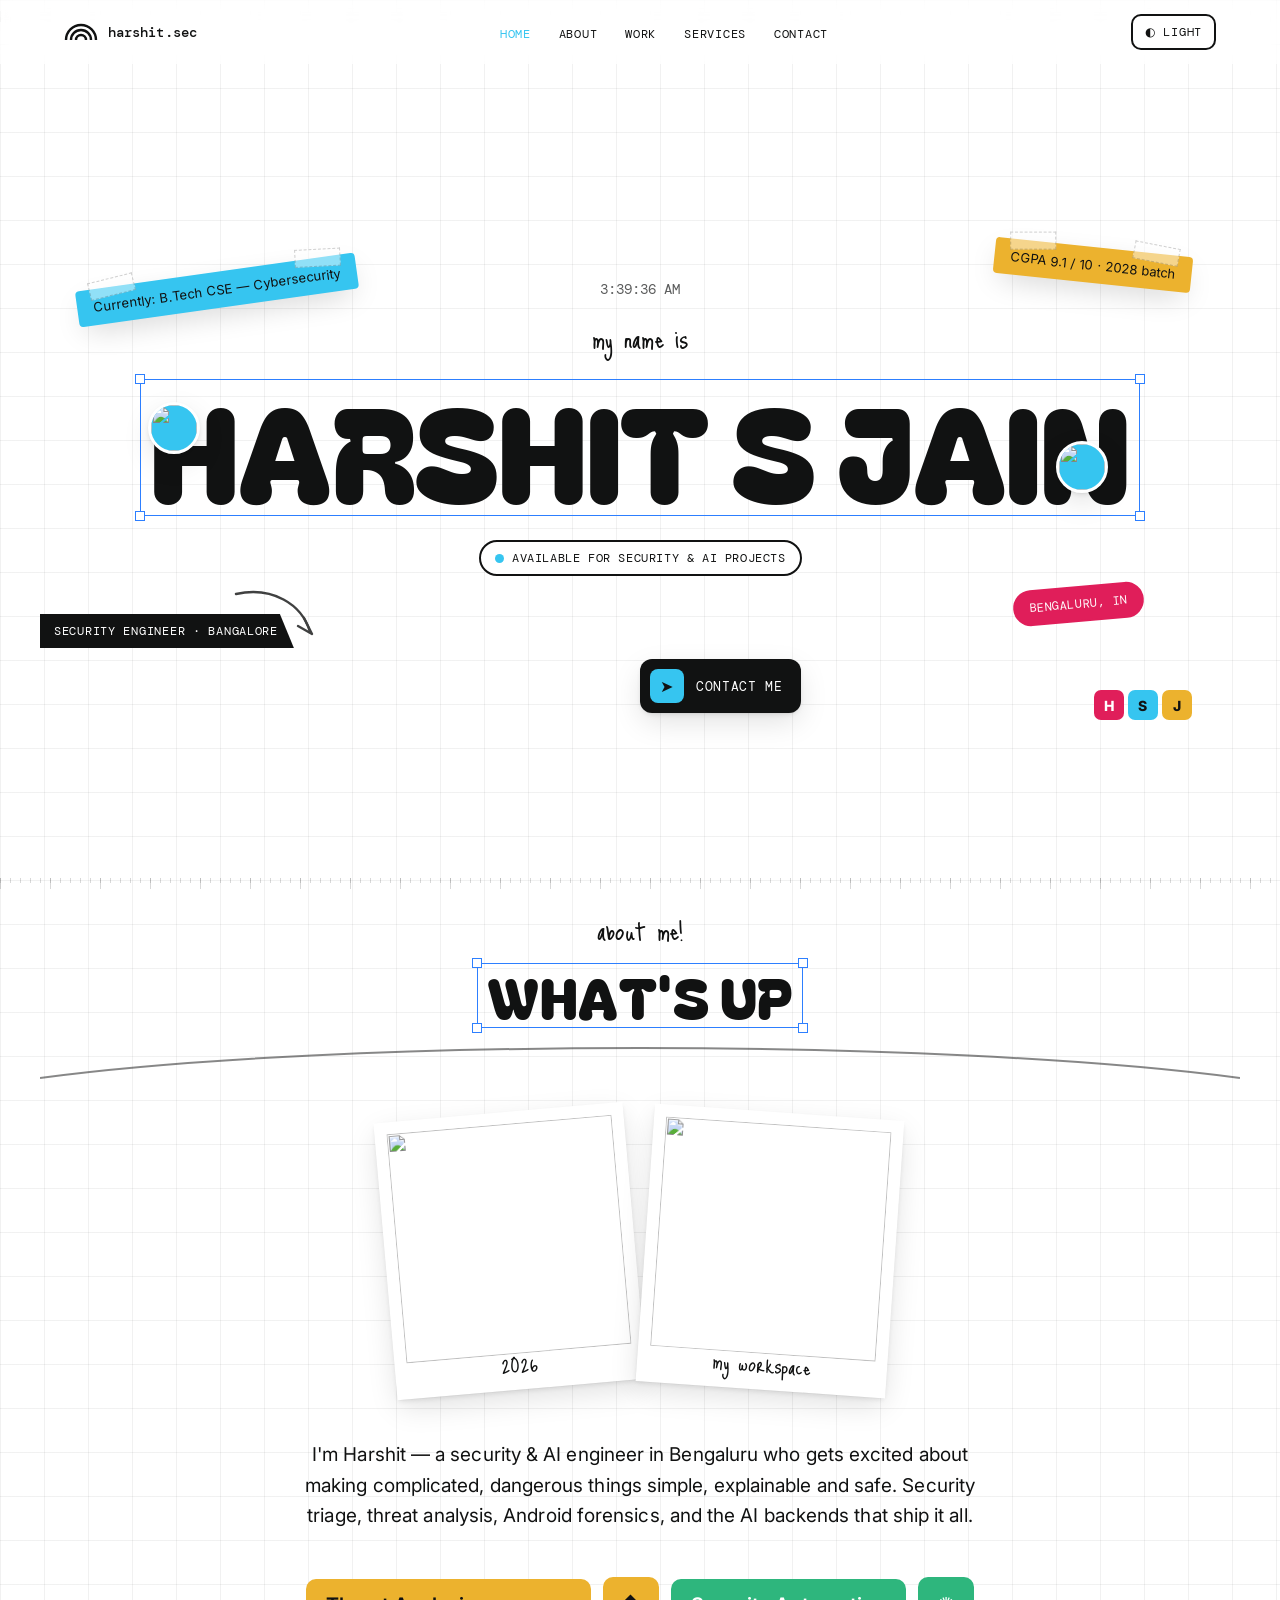
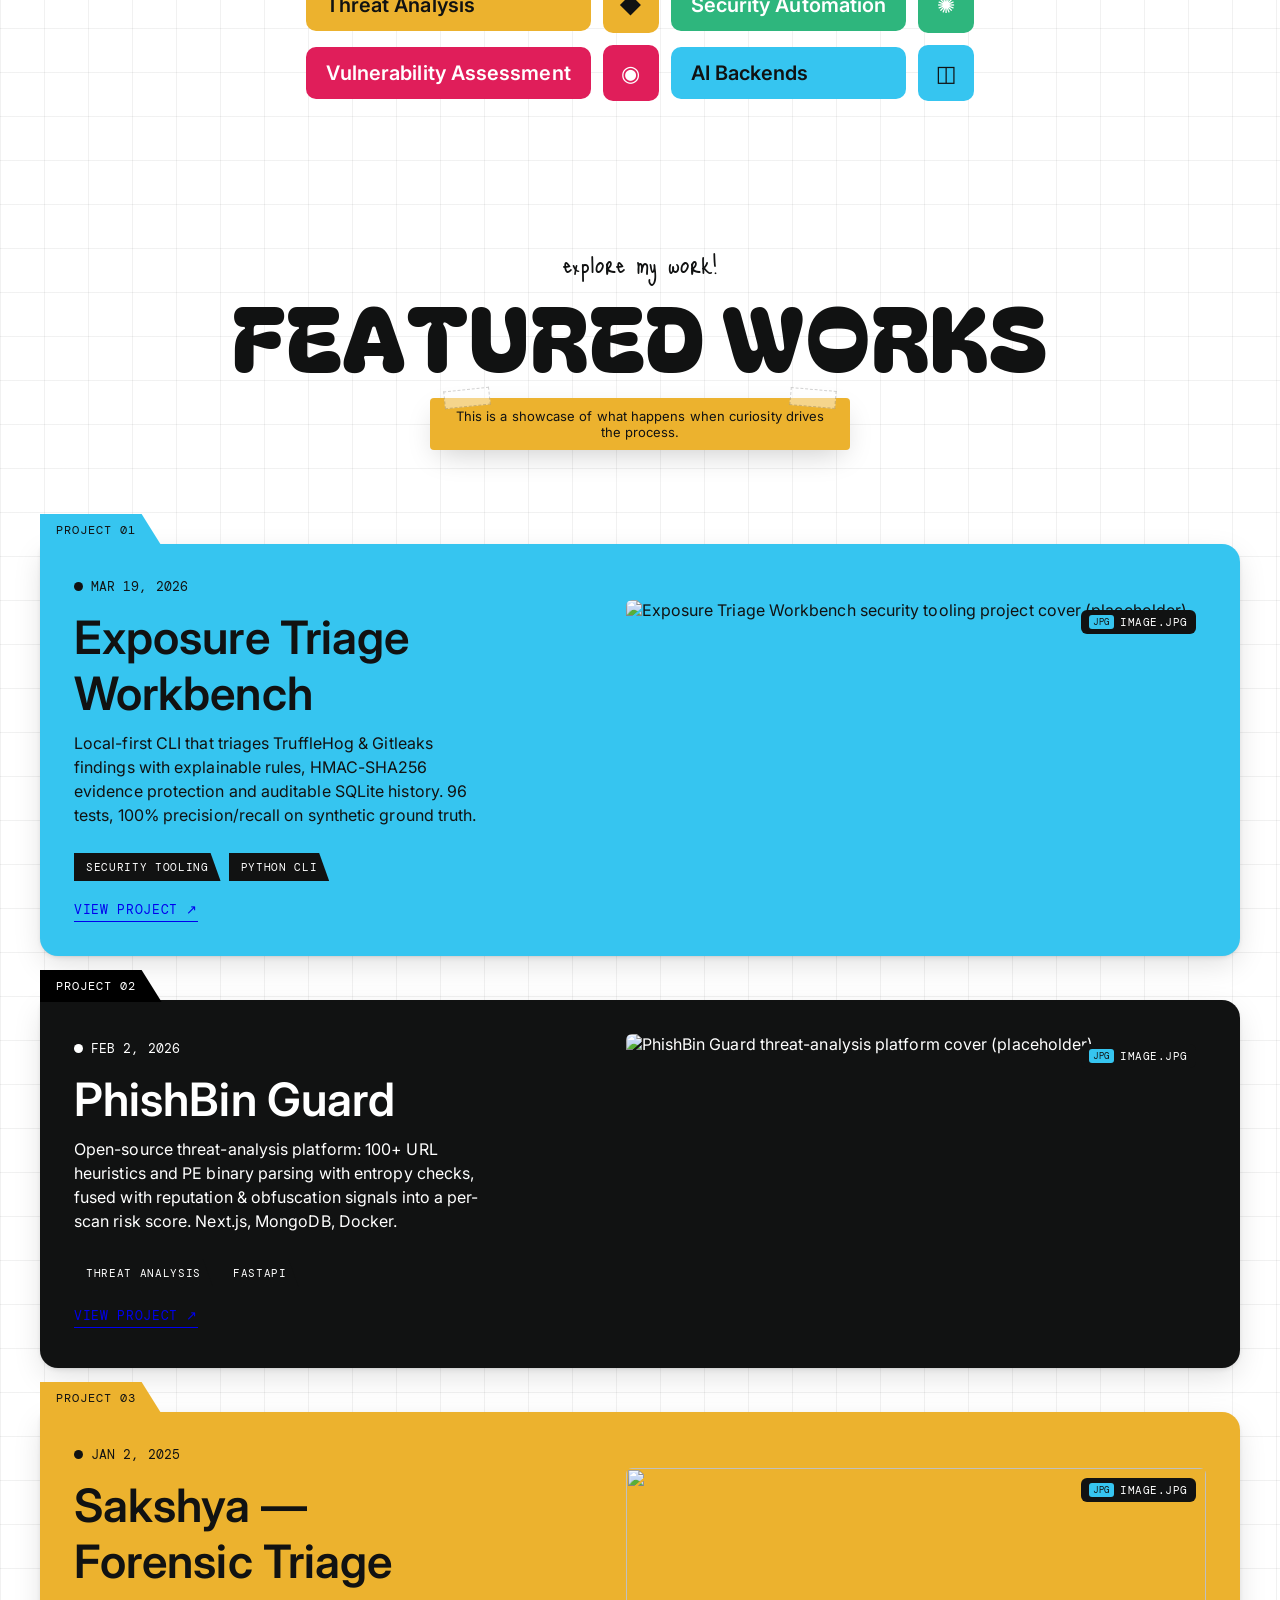
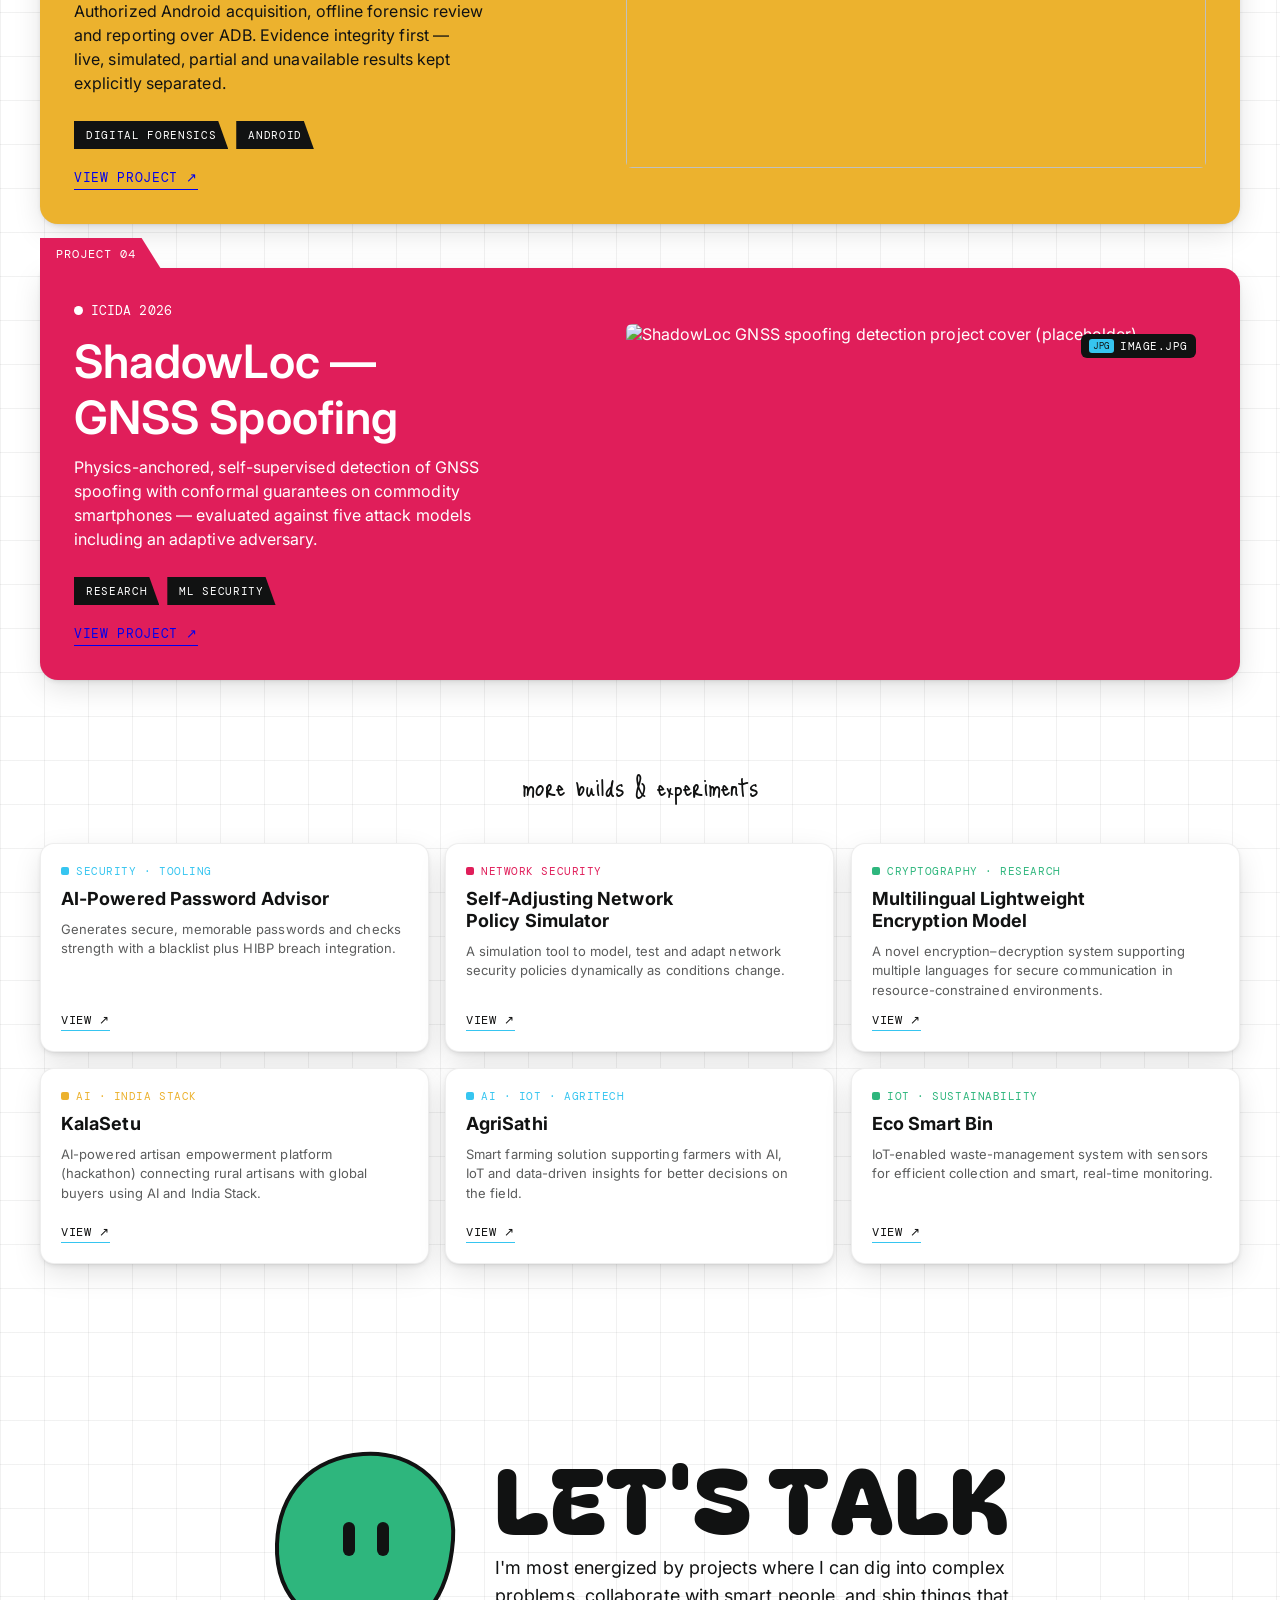
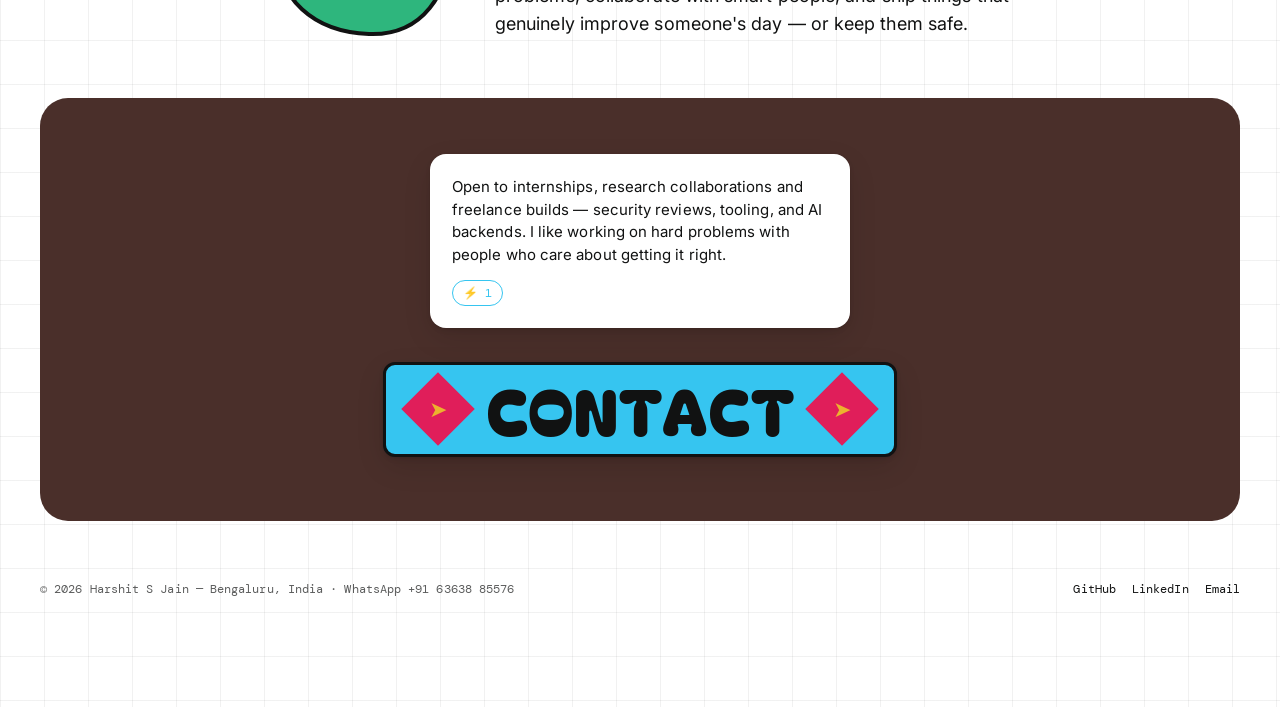
==== commit 90a9e99e: "Enable GA4 analytics (G-6NG9S2LSPG) across all pages Co-Authored-By: Claude Opus 4.8 <noreply@anthro" ====
--- a/index.html
+++ b/index.html
@@ -74,13 +74,13 @@
   }
   </script>
 
-  <!-- Google Analytics 4 — replace G-XXXXXXXXXX with your Measurement ID to activate -->
-  <script async src="https://www.googletagmanager.com/gtag/js?id=G-XXXXXXXXXX"></script>
+  <!-- Google Analytics 4 — replace G-6NG9S2LSPG with your Measurement ID to activate -->
+  <script async src="https://www.googletagmanager.com/gtag/js?id=G-6NG9S2LSPG"></script>
   <script>
     window.dataLayer = window.dataLayer || [];
     function gtag(){dataLayer.push(arguments);}
     gtag('js', new Date());
-    gtag('config', 'G-XXXXXXXXXX', { anonymize_ip: true });
+    gtag('config', 'G-6NG9S2LSPG', { anonymize_ip: true });
   </script>
 
   <link rel="preconnect" href="https://fonts.googleapis.com" />
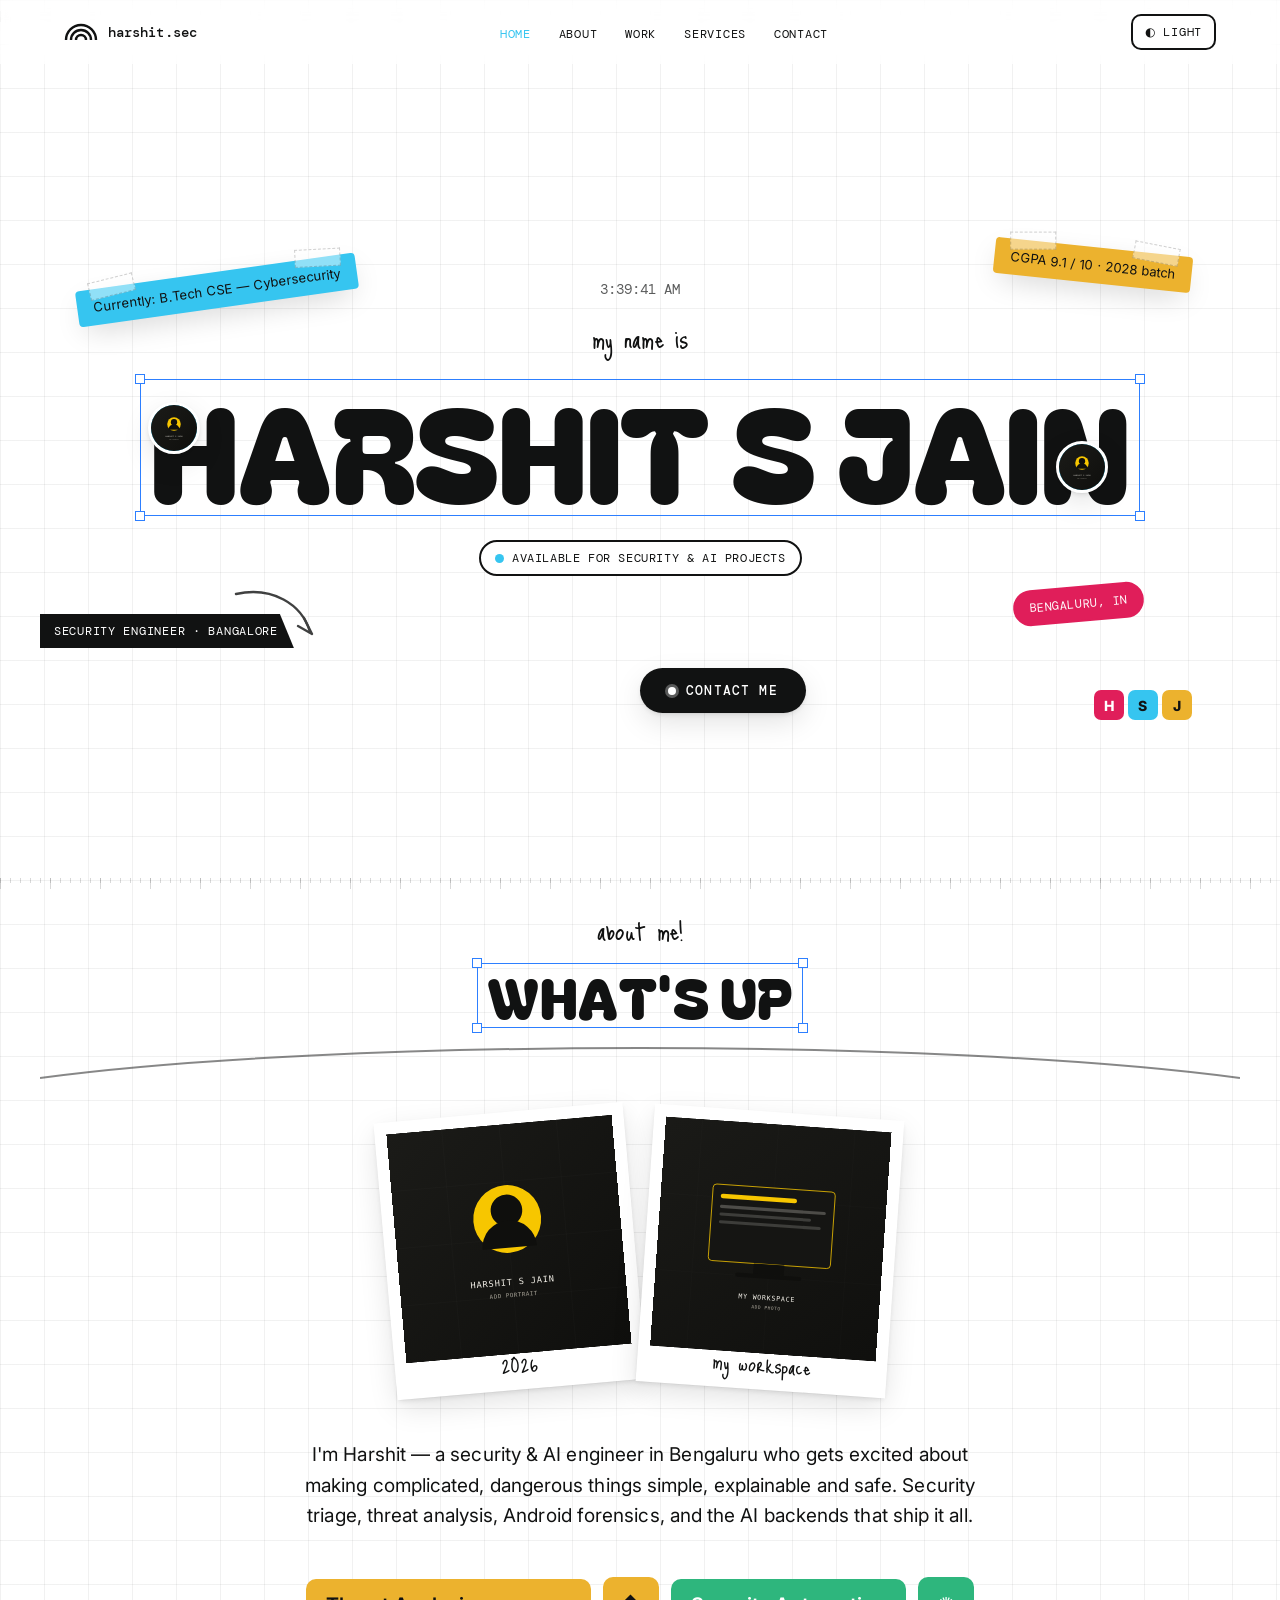
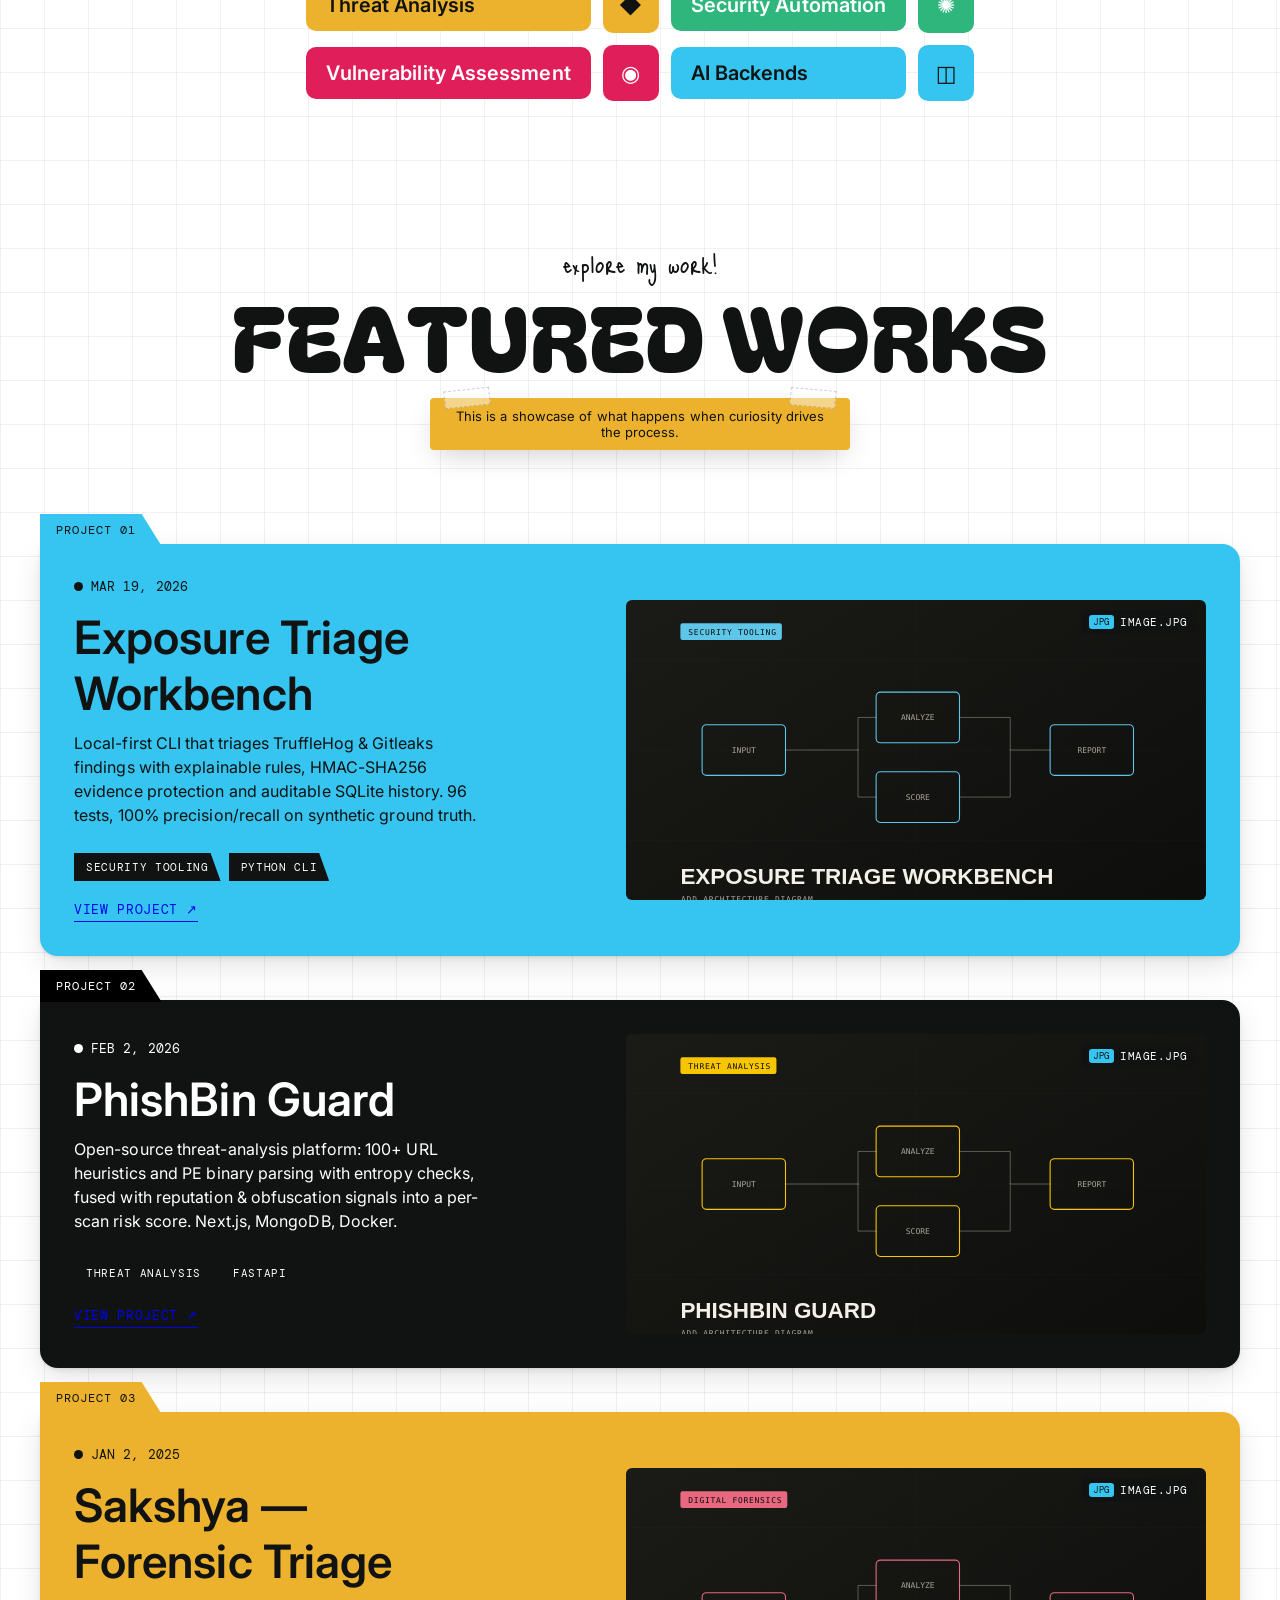
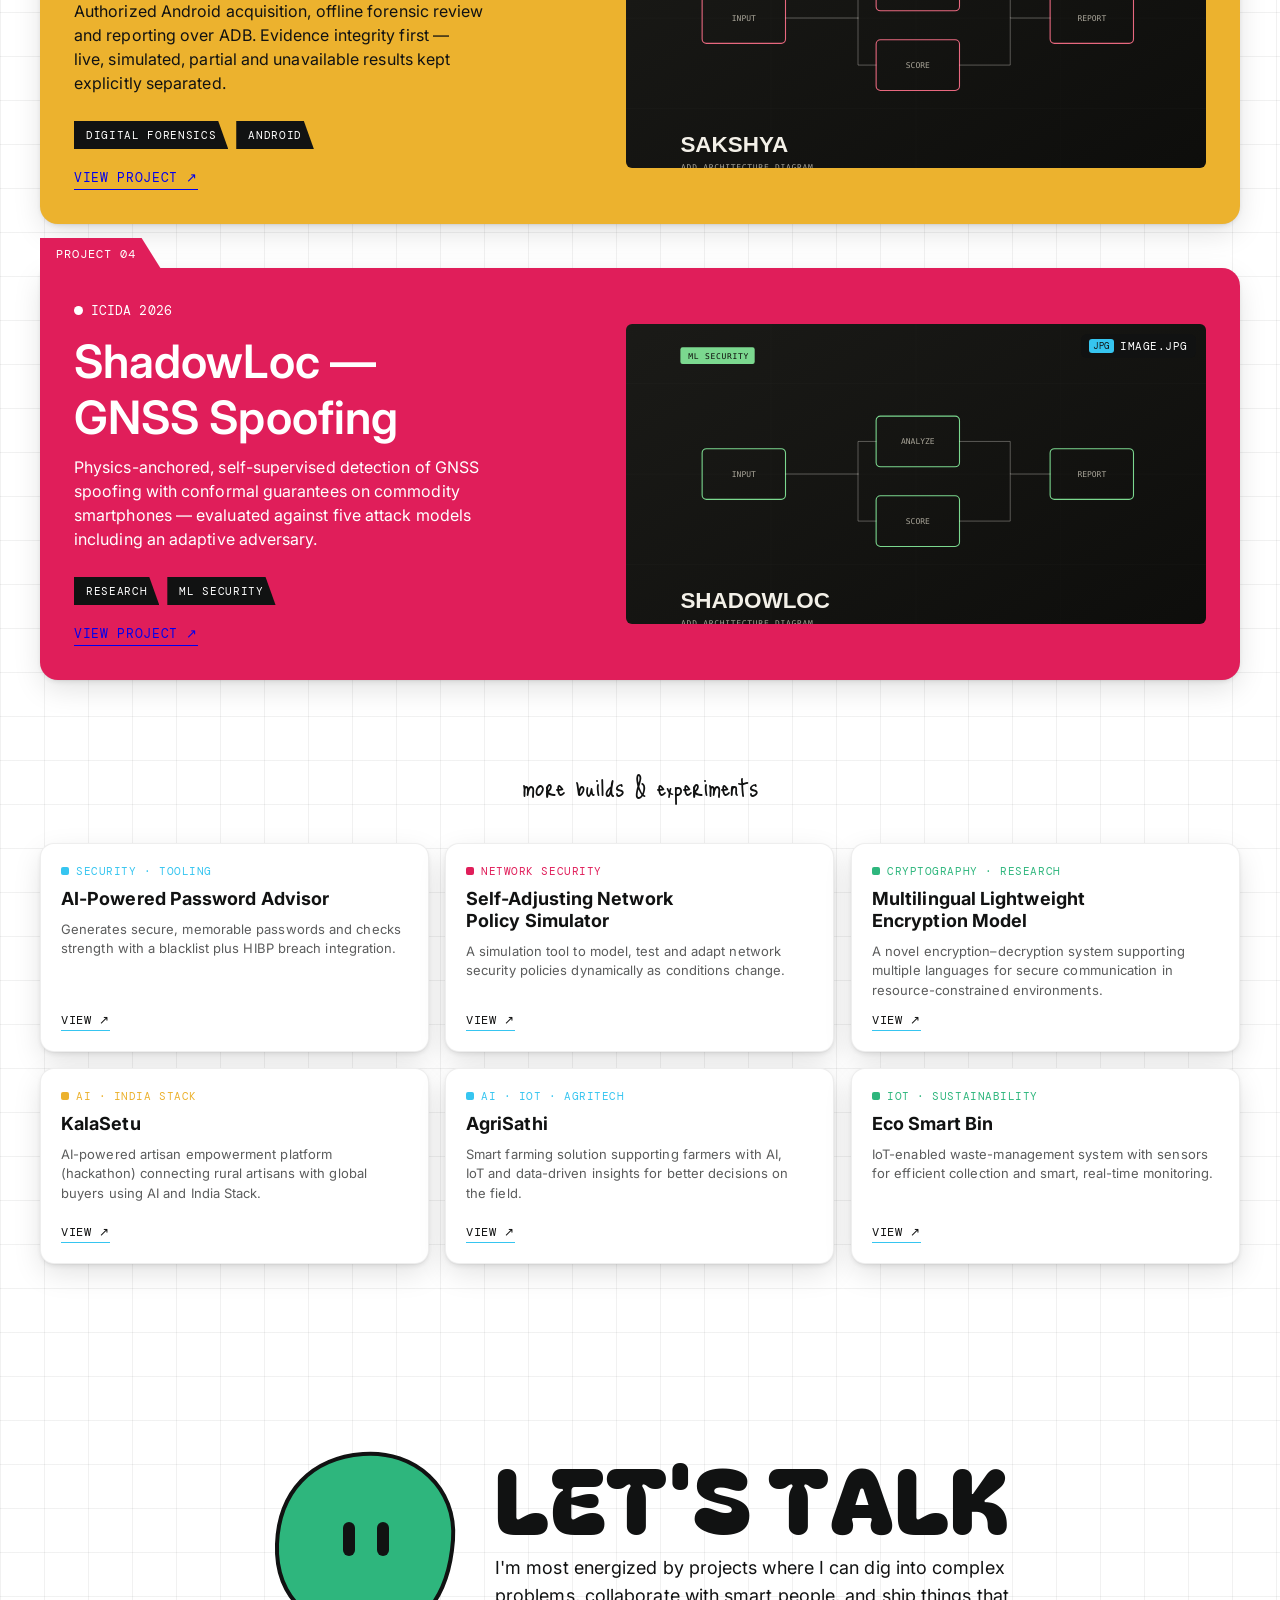
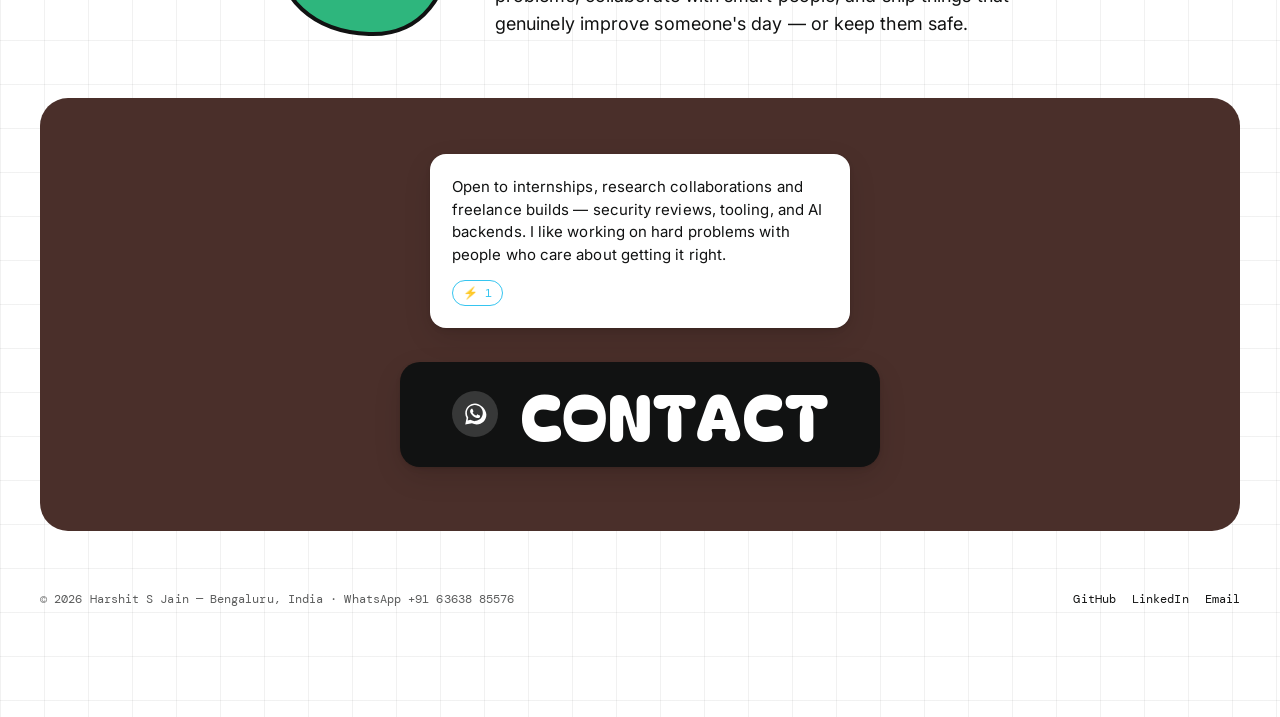
==== commit 16dbf402: "Sync: warm-dark+gold theme, local image placeholders, folder climb animation, cleaner contact button" ====
--- a/index.html
+++ b/index.html
@@ -10,7 +10,7 @@
   <meta name="author" content="Harshit S Jain" />
   <meta name="robots" content="index,follow" />
   <link rel="canonical" href="https://harshitsjain.me/" />
-  <meta name="theme-color" content="#05080a" />
+  <meta name="theme-color" content="#0b0b0a" />
 
   <!-- Open Graph -->
   <meta property="og:type" content="profile" />
@@ -130,8 +130,8 @@
       <!-- scattered stickers -->
       <div class="scatter s-note-l"><span class="tape teal">Currently: B.Tech CSE — Cybersecurity</span></div>
       <div class="scatter s-note-r"><span class="tape yellow">CGPA 9.1 / 10 · 2028 batch</span></div>
-      <div class="scatter s-av-1"><div class="avatar"><img src="https://framerusercontent.com/images/jaipCY5FvgftEDz3qtilGNnLVk.png?width=683&height=1024" alt=""></div></div>
-      <div class="scatter s-av-2"><div class="avatar"><img src="https://framerusercontent.com/images/jaipCY5FvgftEDz3qtilGNnLVk.png?width=683&height=1024" alt=""></div></div>
+      <div class="scatter s-av-1"><div class="avatar"><img src="assets/portrait.svg" alt=""></div></div>
+      <div class="scatter s-av-2"><div class="avatar"><img src="assets/portrait.svg" alt=""></div></div>
       <div class="scatter s-tab"><span class="tab">Security Engineer · Bangalore</span></div>
       <div class="scatter s-loc"><span class="pill pink">BENGALURU, IN</span></div>
       <div class="scatter s-arrow">
@@ -142,7 +142,7 @@
       </div>
       <div class="scatter s-contact">
         <a class="btn-contact" href="https://wa.me/916363885576?text=Hi%20Harshit%2C%20I%20saw%20your%20portfolio" target="_blank" rel="noopener">
-          <span class="ic">➤</span> CONTACT ME
+          CONTACT ME
         </a>
       </div>
       <div class="scatter s-blocks"><div class="blocks"><span>H</span><span>S</span><span>J</span></div></div>
@@ -164,8 +164,8 @@
     </svg>
 
     <div class="polaroids reveal">
-      <div class="polaroid"><img src="https://framerusercontent.com/images/jaipCY5FvgftEDz3qtilGNnLVk.png?width=683&height=1024" alt=""><div class="cap">2026</div></div>
-      <div class="polaroid"><img src="https://framerusercontent.com/images/lRamgmULf2QHd5nO7cNT2LpLR5M.jpg?scale-down-to=1024&width=2400&height=1600" alt=""><div class="cap">my workspace</div></div>
+      <div class="polaroid"><img src="assets/portrait.svg" alt=""><div class="cap">2026</div></div>
+      <div class="polaroid"><img src="assets/workspace.svg" alt="My workspace (placeholder)"><div class="cap">my workspace</div></div>
     </div>
 
     <p style="max-width:680px; margin:0 auto 46px; text-align:center; font-size:19px; line-height:1.6;">
@@ -197,7 +197,7 @@
       </div>
     </div>
 
-    <div class="works">
+    <div class="works" data-stagger>
       <!-- 01 -->
       <article class="work cyan reveal" style="margin-top:34px;">
         <span class="tabtop">PROJECT 01</span>
@@ -211,7 +211,7 @@
           </div>
           <div class="work-media">
             <span class="img-badge"><span class="jpg">JPG</span> IMAGE.JPG</span>
-            <img class="shot" src="https://framerusercontent.com/images/veyOMFLFvf4bfZJKXrpyPNzQWiw.jpg?scale-down-to=1024&width=2400&height=1603" alt="Exposure Triage Workbench security tooling project cover (placeholder)">
+            <img class="shot" src="assets/work-etw.svg" alt="Exposure Triage Workbench security tooling project cover (placeholder)">
           </div>
         </div>
       </article>
@@ -229,7 +229,7 @@
           </div>
           <div class="work-media">
             <span class="img-badge"><span class="jpg">JPG</span> IMAGE.JPG</span>
-            <img class="shot" src="https://framerusercontent.com/images/Hp4sdb6mgJqCAExV0ytS7gljgkA.jpg?scale-down-to=1024&width=2400&height=1603" alt="PhishBin Guard threat-analysis platform cover (placeholder)">
+            <img class="shot" src="assets/work-phishbin.svg" alt="PhishBin Guard threat-analysis platform cover (placeholder)">
           </div>
         </div>
       </article>
@@ -247,7 +247,7 @@
           </div>
           <div class="work-media">
             <span class="img-badge"><span class="jpg">JPG</span> IMAGE.JPG</span>
-            <img class="shot" src="https://framerusercontent.com/images/lRamgmULf2QHd5nO7cNT2LpLR5M.jpg?scale-down-to=1024&width=2400&height=1600" alt="">
+            <img class="shot" src="assets/work-sakshya.svg" alt="Sakshya forensic triage project cover (placeholder)">
           </div>
         </div>
       </article>
@@ -265,7 +265,7 @@
           </div>
           <div class="work-media">
             <span class="img-badge"><span class="jpg">JPG</span> IMAGE.JPG</span>
-            <img class="shot" src="https://framerusercontent.com/images/77vnsoqQ0X6oMVSzYgh7nMkdh0.jpg?scale-down-to=1024&width=2400&height=1600" alt="ShadowLoc GNSS spoofing detection project cover (placeholder)">
+            <img class="shot" src="assets/work-shadowloc.svg" alt="ShadowLoc GNSS spoofing detection project cover (placeholder)">
           </div>
         </div>
       </article>
@@ -342,9 +342,8 @@
       </div>
       <div class="contact-big">
         <a class="contact-btn" href="https://wa.me/916363885576?text=Hi%20Harshit%2C%20let%27s%20talk" target="_blank" rel="noopener">
-          <span class="dia"><span>➤</span></span>
+          <span class="wa" aria-hidden="true"><svg viewBox="0 0 32 32"><path d="M16 3C9.4 3 4 8.4 4 15c0 2.1.6 4.1 1.6 5.9L4 29l8.3-1.6c1.7.9 3.6 1.4 5.7 1.4 6.6 0 12-5.4 12-12S22.6 3 16 3zm0 21.8c-1.8 0-3.5-.5-5-1.4l-.4-.2-3.6.7.7-3.5-.2-.4c-1-1.6-1.5-3.4-1.5-5.3 0-5.4 4.4-9.8 9.8-9.8s9.8 4.4 9.8 9.8-4.4 9.8-9.9 9.8zm5.4-7.3c-.3-.1-1.7-.9-2-1-.3-.1-.5-.1-.7.2s-.8 1-.9 1.1c-.2.2-.3.2-.6.1-1.7-.9-2.9-1.6-4-3.5-.3-.5.3-.5.8-1.6.1-.2 0-.4 0-.5s-.7-1.6-.9-2.2c-.2-.6-.5-.5-.7-.5h-.6c-.2 0-.5.1-.8.4-.3.3-1 1-1 2.5s1.1 2.9 1.2 3.1c.1.2 2.1 3.3 5.2 4.6 2 .8 2.7.9 3.7.8.6-.1 1.7-.7 2-1.4.2-.7.2-1.2.2-1.4-.1-.1-.3-.2-.6-.3z"/></svg></span>
           <span class="display">CONTACT</span>
-          <span class="dia"><span>➤</span></span>
         </a>
       </div>
     </div>
--- a/styles.css
+++ b/styles.css
@@ -37,6 +37,7 @@
 
   --blob: #2eb67d;
   --blob-stroke: #111212;
+  --gold: #111212;        /* light-mode: accent falls back to ink */
 
   --font-display: "Bagel Fat One", system-ui, sans-serif;
   --font-hand: "Just Me Again Down Here", cursive;
@@ -47,39 +48,40 @@
   --maxw: 1200px;
 }
 
-/* ---------------- DARK (cyber / AI) ---------------- */
+/* ---------------- DARK (warm editorial — gold on near-black) ---------------- */
 [data-theme="dark"] {
-  --bg: #05080a;
-  --ink: #d7fff0;
-  --ink-soft: #6d8d84;
-
-  --grid-line: rgba(0, 255, 156, 0.07);
-  --ruler: rgba(0, 255, 156, 0.4);
-
-  --cyan:  #22d3ee;
-  --pink:  #ff2e63;
-  --yellow:#f7c948;
-  --green: #00ff9c;
-  --blue:  #00ff9c;
-  --black: #0b1417;
-
-  --tile-cyan:  #0e2a33;
-  --tile-pink:  #2a0f1a;
-  --tile-yellow:#2a2410;
-  --tile-green: #06251c;
-
-  --card-dark: #0b1417;
-  --handle: #00ff9c;
-
-  --paper: #0b1417;
-  --note-shadow: 0 0 30px -6px rgba(0,255,156,0.25);
+  --bg: #0b0b0a;
+  --ink: #f3f0e8;
+  --ink-soft: #a8a498;
+
+  --grid-line: rgba(243, 240, 232, 0.045);
+  --ruler: rgba(247, 198, 0, 0.32);
+
+  --cyan:  #5ec6e8;
+  --pink:  #e8687f;
+  --yellow:#f7c600;
+  --green: #f7c600;   /* primary accent remapped to gold */
+  --blue:  #f7c600;
+  --black: #151513;   /* raised surface */
+  --gold:  #f7c600;
+
+  --tile-cyan:  #15201f;
+  --tile-pink:  #231417;
+  --tile-yellow:#241f10;
+  --tile-green: #231f10;
+
+  --card-dark: #151513;
+  --handle: #f7c600;
+
+  --paper: #151513;
+  --note-shadow: 0 10px 34px -10px rgba(0,0,0,0.7);
   --soft-shadow:
-    0 0 0 1px rgba(0,255,156,0.10) inset,
-    0 2px 7px rgba(0,0,0,0.6),
-    0 10px 30px rgba(0,0,0,0.55);
-
-  --blob: #00ff9c;
-  --blob-stroke: #00ff9c;
+    0 0 0 1px rgba(243,240,232,0.06) inset,
+    0 2px 7px rgba(0,0,0,0.55),
+    0 14px 40px rgba(0,0,0,0.5);
+
+  --blob: #f7c600;
+  --blob-stroke: #f7c600;
 }
 
 /* ---------------- base ---------------- */
@@ -144,7 +146,7 @@
   align-items:center; gap:8px; text-transform:uppercase; transition:.15s;
 }
 .theme-toggle:hover { background:var(--ink); color:var(--bg); }
-[data-theme="dark"] .theme-toggle:hover { background:var(--green); color:#05080a; border-color:var(--green); }
+[data-theme="dark"] .theme-toggle:hover { background:var(--green); color:#0b0b0a; border-color:var(--green); }
 
 /* ---------------- display + handwriting ---------------- */
 .display {
@@ -152,7 +154,7 @@
   font-weight: 400; color: var(--ink);
   line-height: .95; letter-spacing: .01em; text-transform: uppercase;
 }
-[data-theme="dark"] .display { color: var(--green); text-shadow: 0 0 40px rgba(0,255,156,.3); }
+[data-theme="dark"] .display { color: var(--green); text-shadow: 0 0 40px rgba(247,198,0,.3); }
 .hand { font-family: var(--font-hand); color: var(--ink); font-size: 30px; line-height:1; }
 
 /* selection-handle frame (Framer motif) */
@@ -171,7 +173,7 @@
   background:var(--black); color:#fff; padding:5px 8px; border-radius:6px;
   display:inline-flex; align-items:center; gap:6px;
 }
-[data-theme="dark"] .img-badge { color:var(--green); border:1px solid var(--green); background:#05080a; }
+[data-theme="dark"] .img-badge { color:var(--green); border:1px solid var(--green); background:#0b0b0a; }
 .img-badge .jpg { background:var(--cyan); color:var(--black); font-size:9px; padding:1px 4px; border-radius:3px; }
 
 /* ---------------- stickers ---------------- */
@@ -220,17 +222,17 @@
 }
 .avatar img{ width:100%; height:100%; object-fit:cover; }
 
-/* black contact button */
+/* contact button (clean solid pill, no arrow) */
 .btn-contact {
-  display:inline-flex; align-items:center; gap:12px;
-  background:var(--black); color:#fff; padding:10px 18px 10px 10px; border-radius:12px;
-  font-family:var(--font-mono); font-size:13px; letter-spacing:.05em; text-transform:uppercase;
-  box-shadow: var(--soft-shadow);
-}
-[data-theme="dark"] .btn-contact{ color:var(--green); border:1px solid var(--green); }
-.btn-contact .ic{ width:34px; height:34px; border-radius:8px; background:var(--cyan); color:var(--black);
-  display:grid; place-items:center; font-size:16px; }
-.btn-contact:hover{ transform:translateY(-2px); }
+  display:inline-flex; align-items:center; gap:10px;
+  background:var(--ink); color:var(--bg); padding:14px 28px; border-radius:40px;
+  font-family:var(--font-mono); font-size:13px; letter-spacing:.09em; font-weight:500; text-transform:uppercase;
+  box-shadow: var(--soft-shadow); position:relative; overflow:hidden;
+}
+.btn-contact::before{ content:""; width:8px; height:8px; border-radius:50%; background:var(--bg);
+  box-shadow:0 0 0 3px color-mix(in srgb, var(--bg) 30%, transparent); }
+[data-theme="dark"] .btn-contact{ background:var(--gold); color:#0b0b0a; border:none; }
+.btn-contact:hover{ transform:translateY(-2px); box-shadow:0 14px 34px -12px rgba(0,0,0,.5); }
 
 /* brand letter blocks */
 .blocks{ display:flex; gap:4px; }
@@ -295,14 +297,14 @@
 .tile.c-green { background:var(--tile-green);  color:#fff;}
 .tile.c-pink  { background:var(--tile-pink);   color:#fff;}
 .tile.c-cyan  { background:var(--tile-cyan);   color:var(--black);}
-[data-theme="dark"] .tile{ color:var(--ink); border:1px solid rgba(0,255,156,.25); }
+[data-theme="dark"] .tile{ color:var(--ink); border:1px solid rgba(247,198,0,.25); }
 .tile-ic{ width:56px; height:56px; border-radius:10px; display:grid; place-items:center;
   font-size:22px; color:#fff; }
 .tile-ic.d{ background:var(--yellow); color:var(--black);}
 .tile-ic.f{ background:var(--green);}
 .tile-ic.e{ background:var(--pink);}
 .tile-ic.s{ background:var(--cyan); color:var(--black);}
-[data-theme="dark"] .tile-ic{ border:1px solid rgba(0,255,156,.3); }
+[data-theme="dark"] .tile-ic{ border:1px solid rgba(247,198,0,.3); }
 
 /* ---------------- WORKS (folder cards) ---------------- */
 .works{ display:flex; flex-direction:column; gap:0; margin-top:10px; }
@@ -330,9 +332,9 @@
 .work.dark  { background:var(--black); color:#fff;}        .work.dark  .tabtop{ background:#000; }
 .work.yellow{ background:var(--yellow); color:var(--black);} .work.yellow .tabtop{ background:var(--yellow); color:var(--black);}
 .work.pink  { background:var(--pink); color:#fff;}         .work.pink  .tabtop{ background:var(--pink);}
-[data-theme="dark"] .work{ background:var(--black)!important; color:var(--ink); border:1px solid rgba(0,255,156,.22); }
-[data-theme="dark"] .work .tabtop{ background:#05080a; color:var(--green); border:1px solid var(--green);}
-[data-theme="dark"] .work .tags .tag{ background:#05080a; color:var(--green); border:1px solid rgba(0,255,156,.4);}
+[data-theme="dark"] .work{ background:var(--black)!important; color:var(--ink); border:1px solid rgba(247,198,0,.22); }
+[data-theme="dark"] .work .tabtop{ background:#0b0b0a; color:var(--green); border:1px solid var(--green);}
+[data-theme="dark"] .work .tags .tag{ background:#0b0b0a; color:var(--green); border:1px solid rgba(247,198,0,.4);}
 [data-theme="dark"] .work.cyan  { box-shadow:var(--soft-shadow);}
 [data-theme="dark"] .work .accent{ color:var(--green);}
 
@@ -344,7 +346,7 @@
 
 .footer-panel{ background:var(--card-dark); border-radius:28px; margin:40px 0; padding:56px 24px 64px;
   position:relative; overflow:hidden; }
-[data-theme="dark"] .footer-panel{ border:1px solid rgba(0,255,156,.22); }
+[data-theme="dark"] .footer-panel{ border:1px solid rgba(247,198,0,.22); }
 .footer-panel .fcard{ background:var(--paper); color:var(--ink); max-width:420px; margin:0 auto 34px;
   border-radius:16px; padding:22px; box-shadow:var(--soft-shadow); }
 .footer-panel .fcard .lede{ font-size:15px; line-height:1.5; }
@@ -352,15 +354,17 @@
   font-family:var(--font-mono); font-size:12px; border:1px solid var(--cyan); color:var(--cyan);
   padding:4px 10px; border-radius:20px; }
 .contact-big{ display:flex; justify-content:center; }
-.contact-btn{ display:inline-flex; align-items:center; gap:22px; background:var(--cyan);
-  border:3px solid var(--black); border-radius:12px; padding:14px 26px; box-shadow:var(--soft-shadow); }
-.contact-btn .display{ font-size: clamp(40px,7vw,64px); color:var(--black); }
-[data-theme="dark"] .contact-btn{ background:#05080a; border-color:var(--green); }
-[data-theme="dark"] .contact-btn .display{ color:var(--green); }
-.contact-btn .dia{ width:52px; height:52px; background:var(--pink); display:grid; place-items:center;
-  transform:rotate(45deg); }
-.contact-btn .dia span{ transform:rotate(-45deg); color:var(--yellow); font-size:22px; }
-[data-theme="dark"] .contact-btn .dia{ background:#2a0f1a; border:1px solid var(--pink); }
+.contact-btn{ display:inline-flex; align-items:center; gap:22px; background:var(--ink);
+  border:none; border-radius:20px; padding:22px 52px; box-shadow:var(--soft-shadow); }
+.contact-btn .display{ font-size: clamp(40px,7vw,64px); color:var(--bg); text-shadow:none; }
+[data-theme="dark"] .contact-btn{ background:var(--gold); }
+[data-theme="dark"] .contact-btn .display{ color:#0b0b0a; text-shadow:none; }
+.contact-btn .wa{ width:46px; height:46px; border-radius:50%; flex:none;
+  background:color-mix(in srgb, var(--bg) 16%, transparent); display:grid; place-items:center; }
+.contact-btn .wa svg{ width:26px; height:26px; fill:var(--bg); }
+[data-theme="dark"] .contact-btn .wa{ background:rgba(11,11,10,.14); }
+[data-theme="dark"] .contact-btn .wa svg{ fill:#0b0b0a; }
+.contact-btn:hover{ transform:translateY(-3px); box-shadow:0 18px 44px -14px rgba(0,0,0,.5); }
 
 .footer-meta{ display:flex; justify-content:space-between; flex-wrap:wrap; gap:14px;
   font-family:var(--font-mono); font-size:12px; color:var(--ink-soft); padding:20px 0 40px; }
@@ -371,7 +375,7 @@
 .svc-grid{ display:grid; grid-template-columns: repeat(3,1fr); gap:20px; }
 .svc{ background:var(--paper); border:2px solid var(--ink); border-radius:16px; padding:24px;
   box-shadow:var(--soft-shadow); position:relative; display:flex; flex-direction:column; gap:12px; min-height:240px; }
-[data-theme="dark"] .svc{ border-color:rgba(0,255,156,.3); }
+[data-theme="dark"] .svc{ border-color:rgba(247,198,0,.3); }
 .svc .svc-ic{ width:48px; height:48px; border-radius:10px; display:grid; place-items:center; font-size:22px; color:#fff; }
 .svc h3{ font-family:var(--font-body); font-weight:700; font-size:22px; color:var(--ink); }
 .svc p{ font-size:14px; color:var(--ink-soft); line-height:1.5; }
@@ -384,11 +388,11 @@
 .svc.c4 .svc-ic{ background:var(--green);}
 .svc.c5 .svc-ic{ background:var(--blue); color:#fff;}
 .svc.c6 .svc-ic{ background:var(--black); color:#fff;}
-[data-theme="dark"] .svc .svc-ic{ color:#05080a; }
+[data-theme="dark"] .svc .svc-ic{ color:#0b0b0a; }
 
 .steps{ display:grid; grid-template-columns: repeat(4,1fr); gap:16px; margin-top:16px; }
 .step{ background:var(--paper); border:2px solid var(--ink); border-radius:14px; padding:20px; box-shadow:var(--soft-shadow); }
-[data-theme="dark"] .step{ border-color:rgba(0,255,156,.3); }
+[data-theme="dark"] .step{ border-color:rgba(247,198,0,.3); }
 .step .n{ font-family:var(--font-mono); font-size:13px; color:var(--cyan); }
 .step h4{ font-size:16px; margin:8px 0 6px; color:var(--ink); }
 .step p{ font-size:13px; color:var(--ink-soft); }
@@ -410,6 +414,17 @@
 .pop{ opacity:0; transform:scale(.8) translateY(10px); will-change:transform,opacity;
   transition:opacity .45s var(--e-soft), transform .5s var(--e-back); transition-delay:var(--d,0ms); }
 .pop.in{ opacity:1; transform:none; }
+
+/* folder cards "climb up" into the stack (bigger rise + spring, staggered) */
+.work.reveal{ opacity:0; transform:translateY(96px) scale(.955) rotate(-.5deg);
+  transform-origin:center top; will-change:transform,opacity;
+  transition:opacity .55s var(--e-out), transform .8s var(--e-back); transition-delay:var(--d,0ms); }
+.work.reveal.in{ opacity:1; transform:translateY(0) scale(1) rotate(0); }
+/* the folder tab peeks up a touch later than its card */
+.work.reveal .tabtop{ opacity:0; transform:translateY(14px);
+  transition:opacity .4s var(--e-out), transform .5s var(--e-back);
+  transition-delay:calc(var(--d,0ms) + 180ms); }
+.work.reveal.in .tabtop{ opacity:1; transform:none; }
 
 /* letter rise for mega display headings (built in JS) */
 .display .ch{ display:inline-block; opacity:0; transform:translateY(40%) rotateX(-40deg);
@@ -477,7 +492,7 @@
 /* ============ POLISH: base card, mini project cards, typography, anchors ============ */
 .card{ background:var(--paper); color:var(--ink); border-radius:14px; padding:20px;
   box-shadow:var(--soft-shadow); border:1px solid rgba(17,18,18,.07); }
-[data-theme="dark"] .card{ border-color:rgba(0,255,156,.14); }
+[data-theme="dark"] .card{ border-color:rgba(247,198,0,.14); }
 
 .more-grid{ display:grid; grid-template-columns:repeat(3,1fr); gap:16px; margin-top:34px; }
 .card.mini{ display:flex; flex-direction:column; gap:10px; align-items:flex-start;
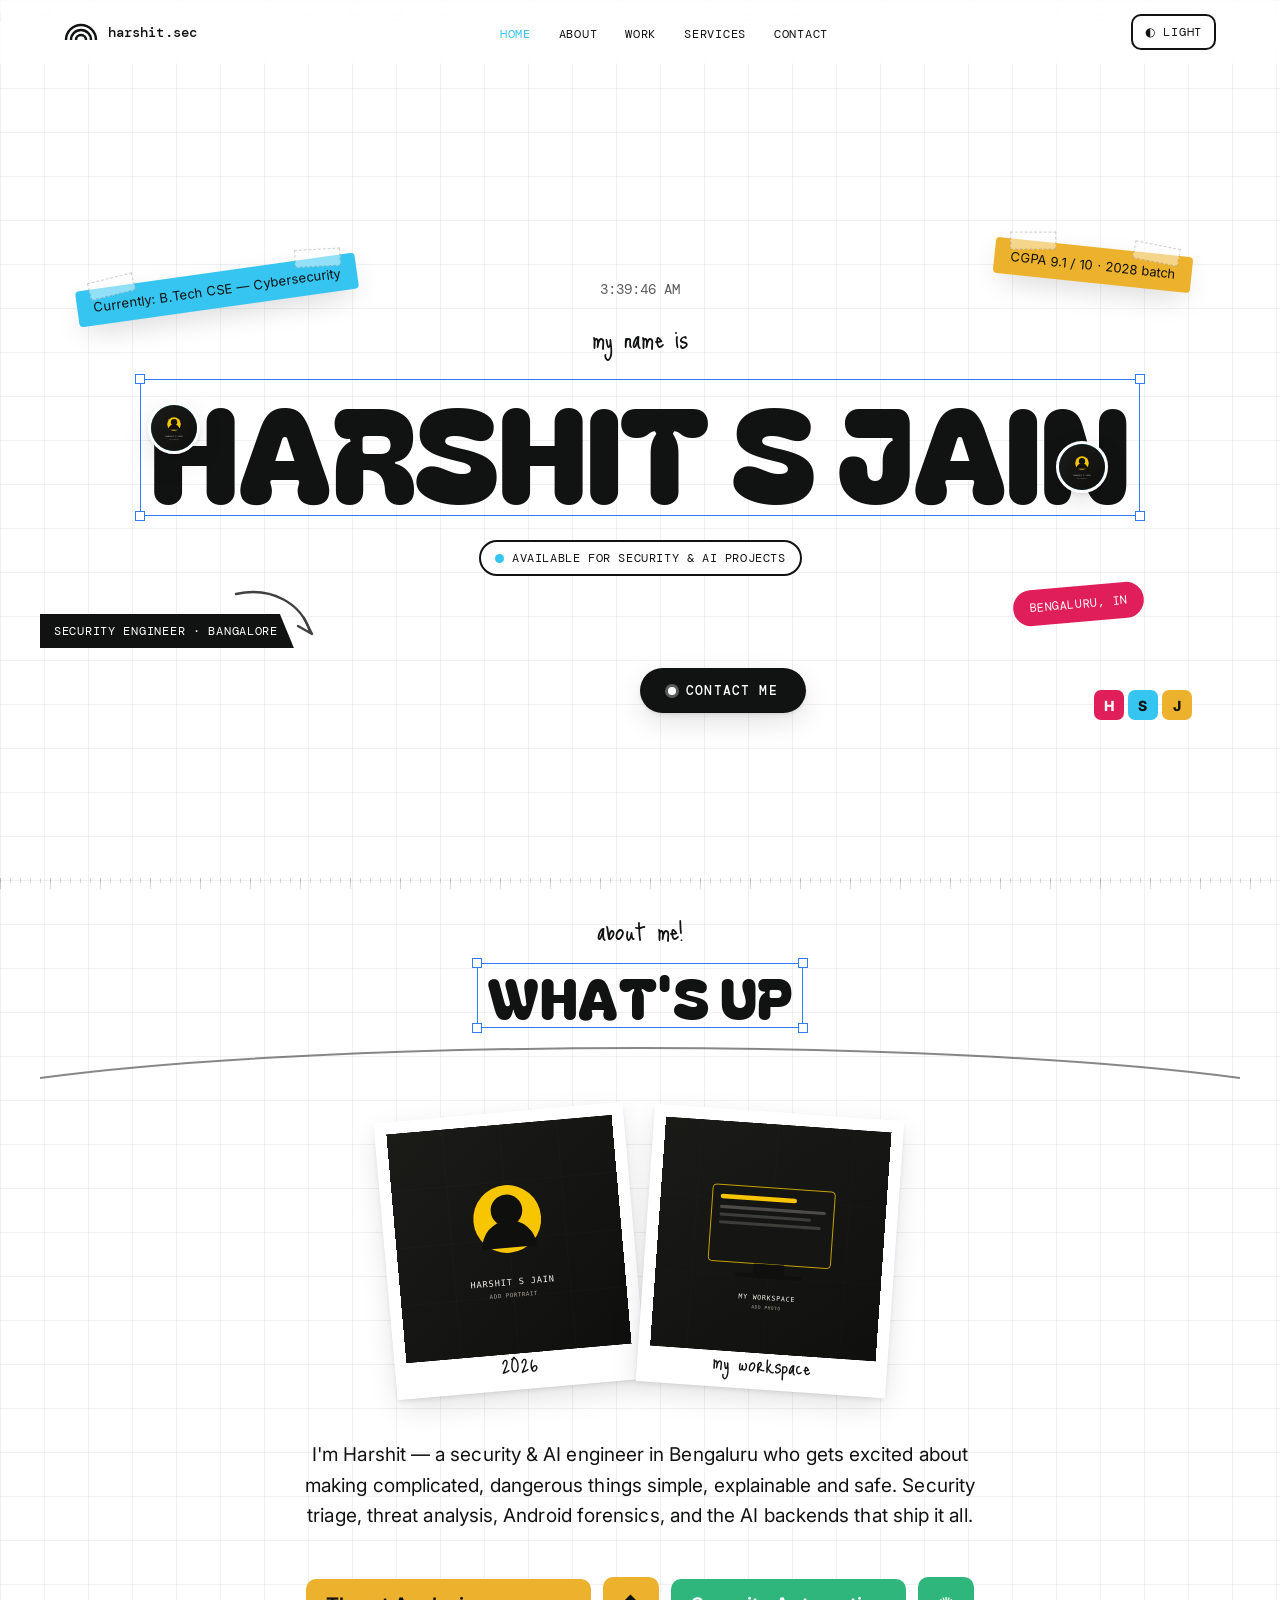
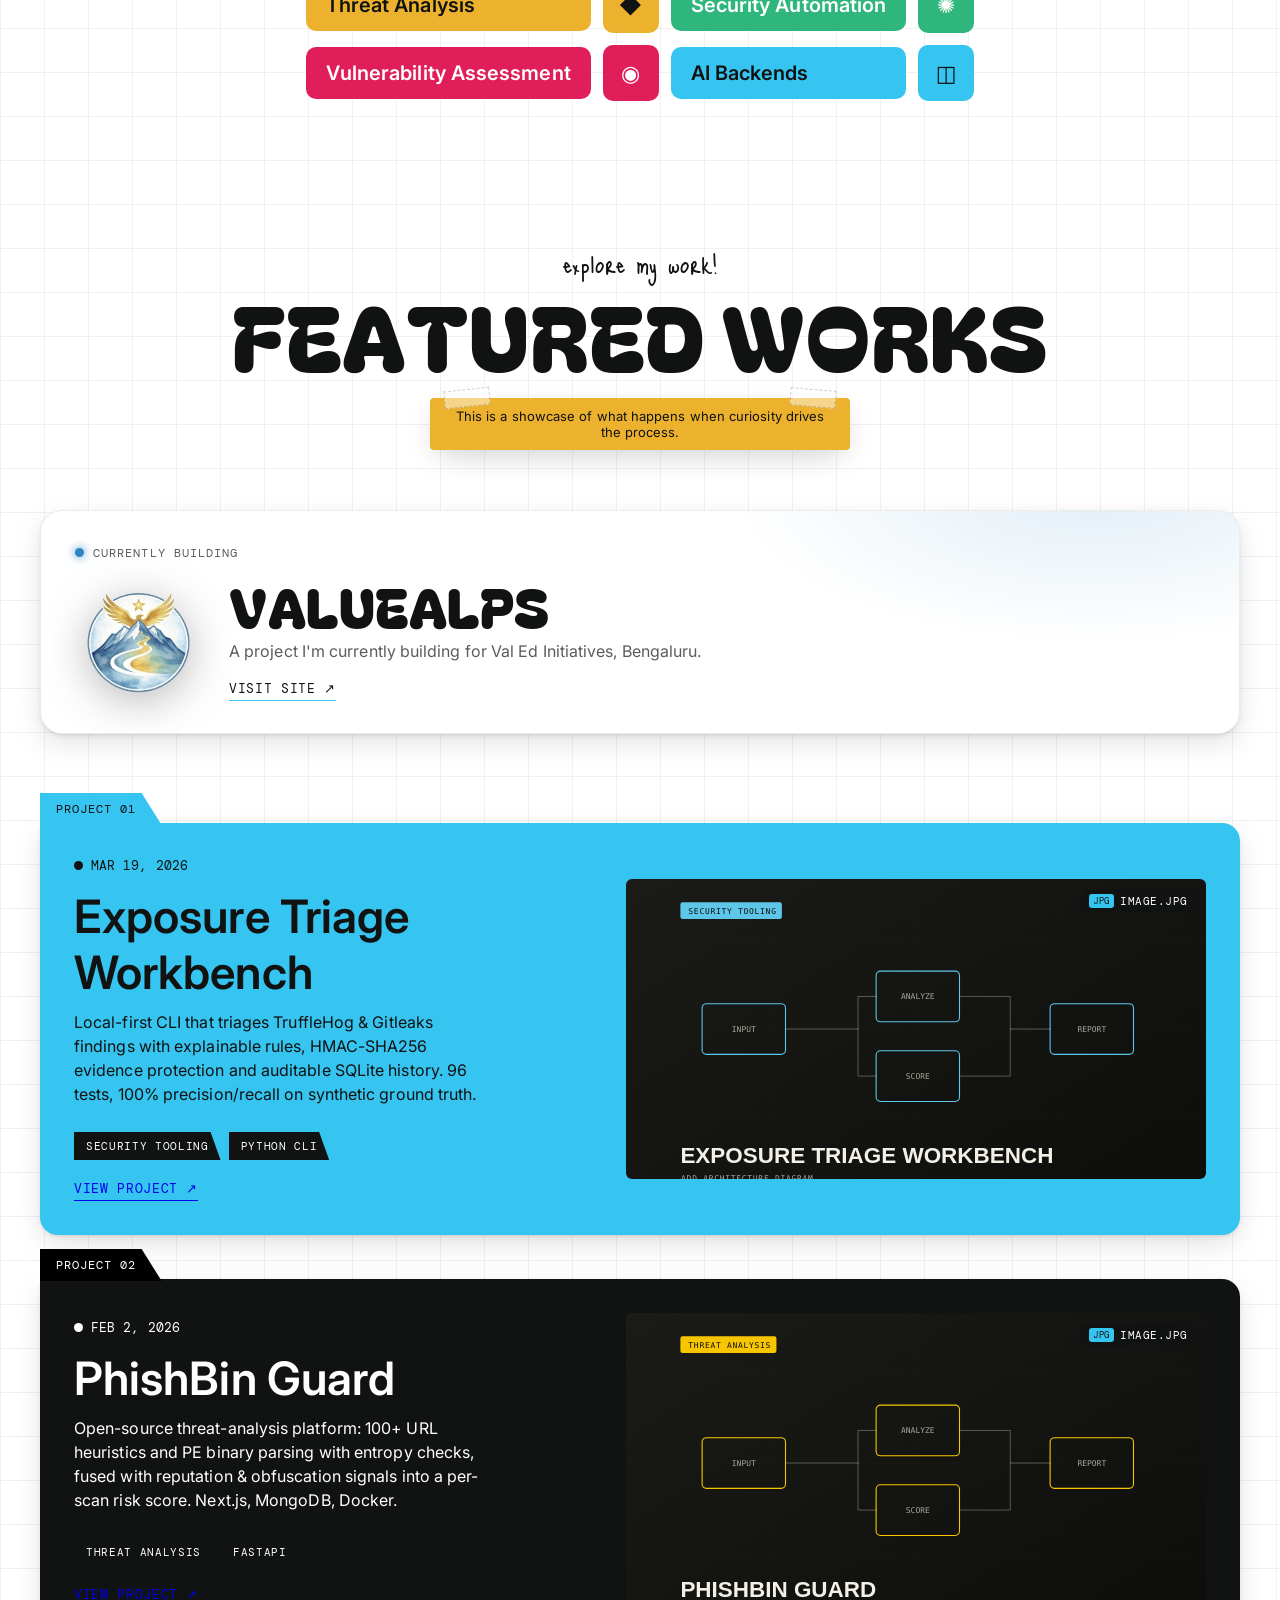
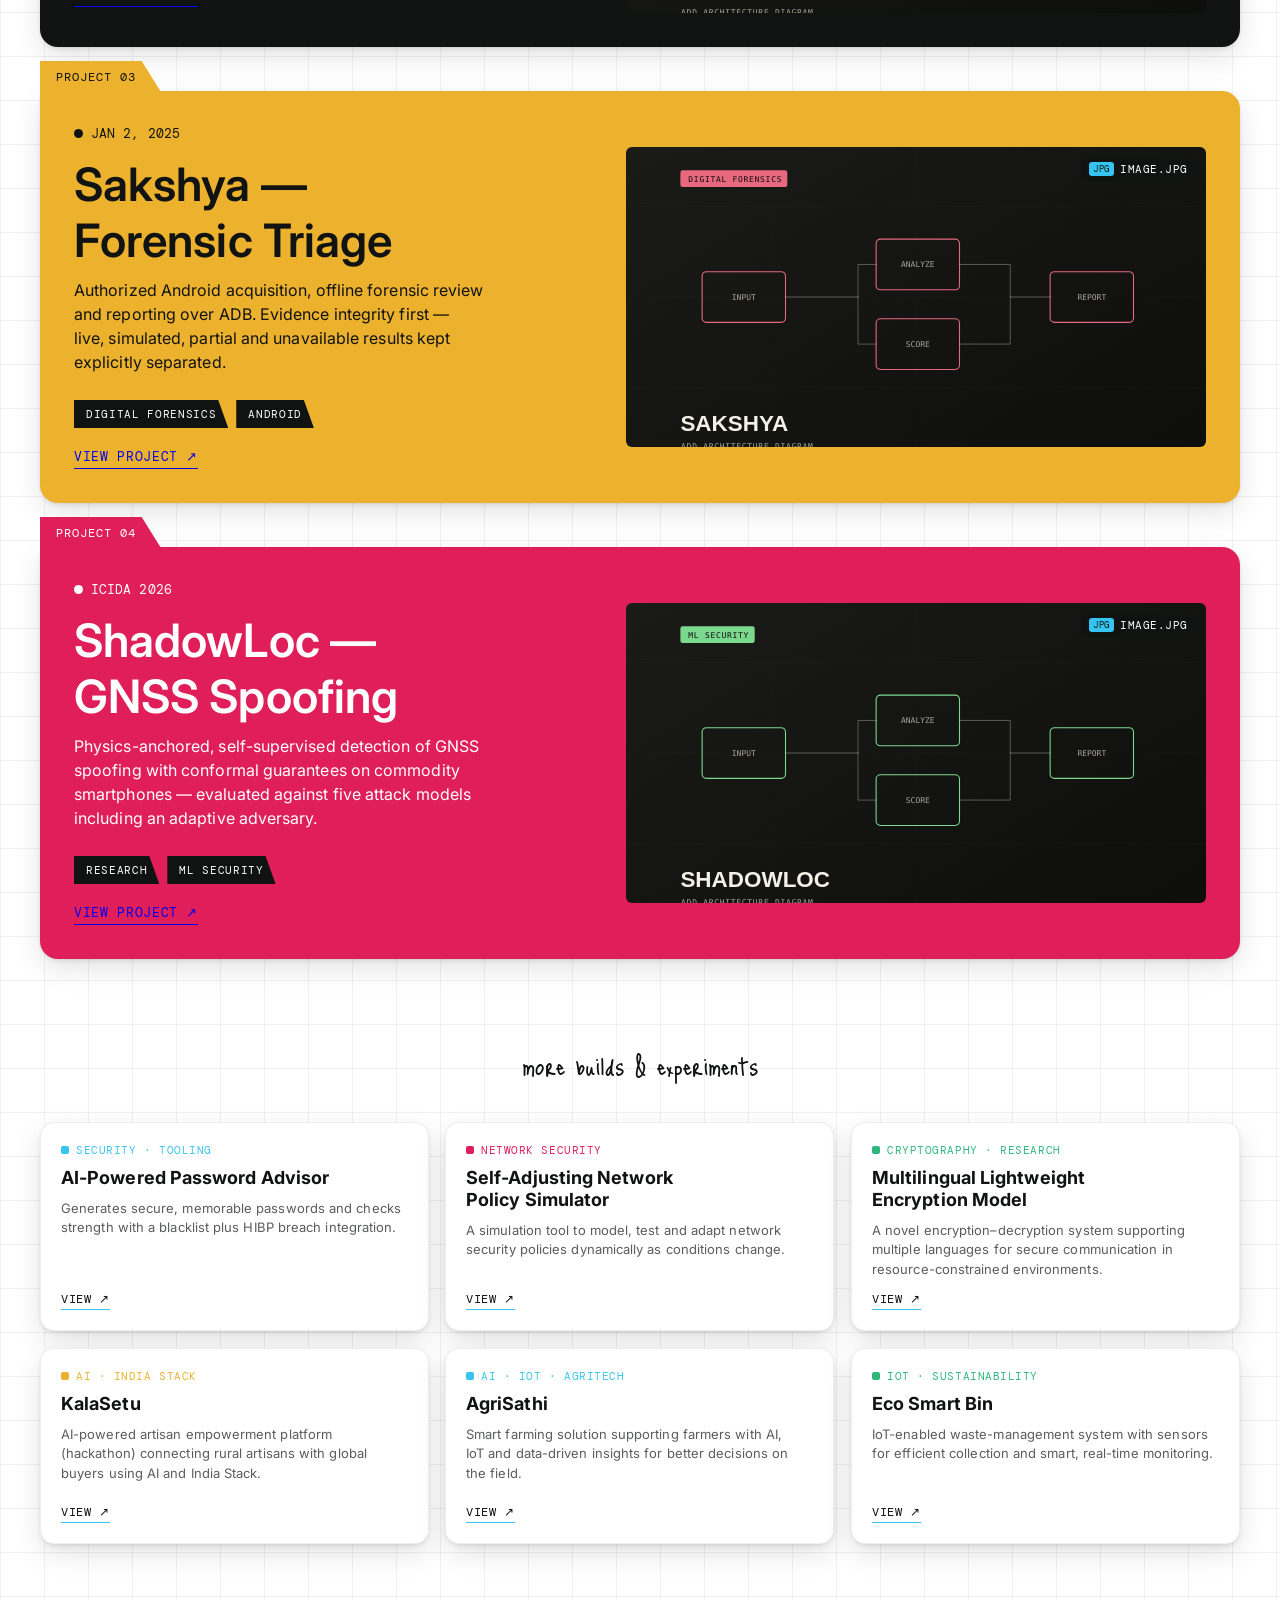
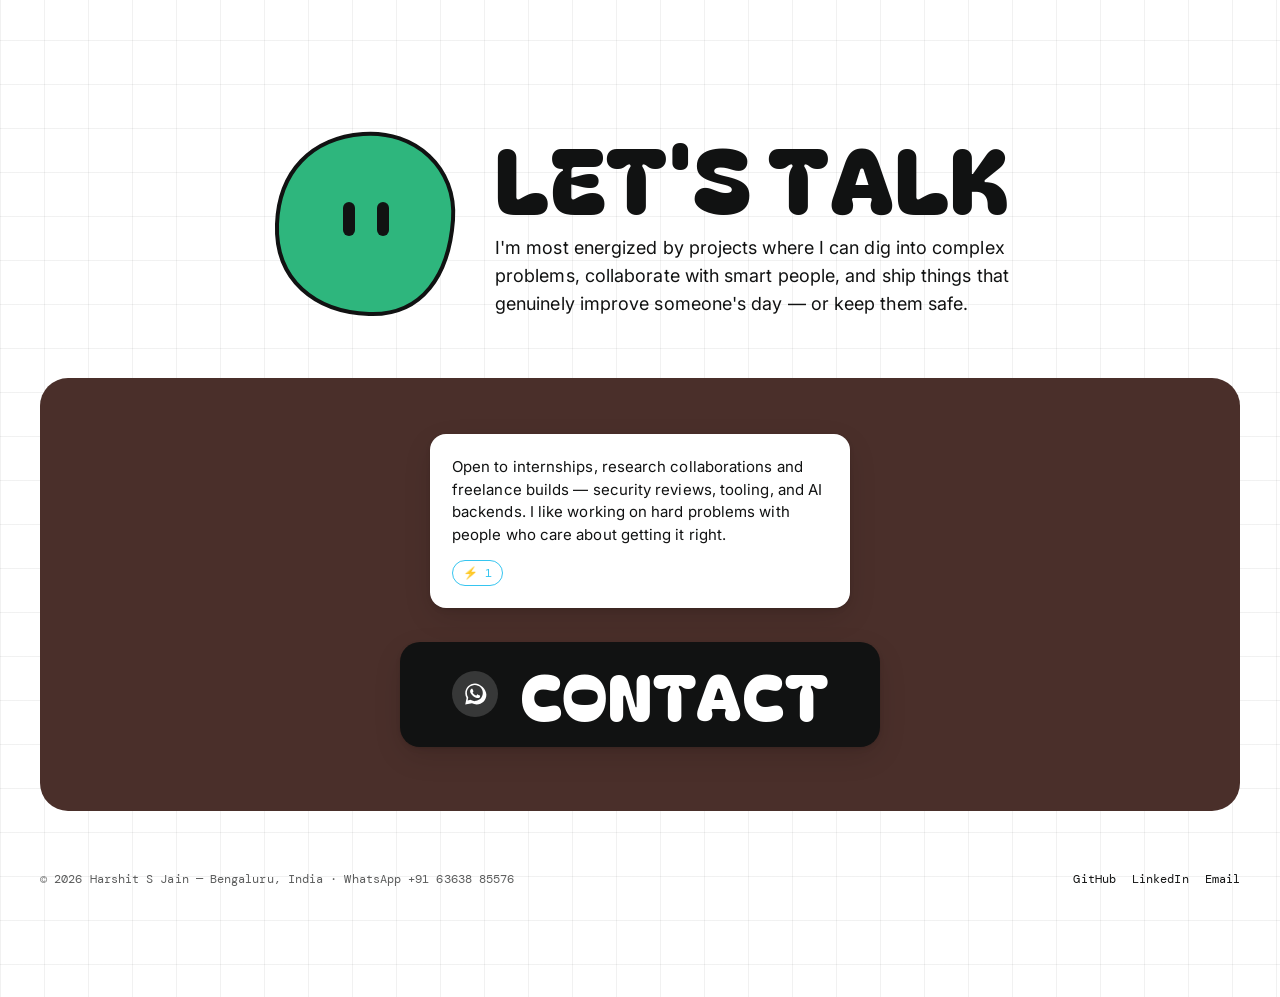
==== commit dfee39dc: "Sync: add ValueAlps 'currently building' feature Co-Authored-By: Claude Opus 4.8 <noreply@anthropic." ====
--- a/index.html
+++ b/index.html
@@ -197,6 +197,19 @@
       </div>
     </div>
 
+    <!-- CURRENTLY BUILDING: ValueAlps -->
+    <div class="now reveal">
+      <div class="now-badge">CURRENTLY BUILDING</div>
+      <div class="now-row">
+        <img class="now-logo" src="assets/valuealps-logo.png" width="124" height="124" loading="lazy" alt="ValueAlps logo">
+        <div class="now-text">
+          <h3 class="display">VALUEALPS</h3>
+          <p>A project I'm currently building for Val Ed Initiatives, Bengaluru.</p>
+          <a class="now-link" href="https://valuealps.in/" target="_blank" rel="noopener">VISIT SITE ↗</a>
+        </div>
+      </div>
+    </div>
+
     <div class="works" data-stagger>
       <!-- 01 -->
       <article class="work cyan reveal" style="margin-top:34px;">
--- a/styles.css
+++ b/styles.css
@@ -338,6 +338,31 @@
 [data-theme="dark"] .work.cyan  { box-shadow:var(--soft-shadow);}
 [data-theme="dark"] .work .accent{ color:var(--green);}
 
+/* ---------------- "currently building" feature (ValueAlps) ---------------- */
+.now{ position:relative; overflow:hidden; background:var(--paper); border-radius:22px;
+  padding:30px 34px; margin:0 0 56px; box-shadow:var(--soft-shadow);
+  border:1px solid rgba(17,18,18,.08); }
+[data-theme="dark"] .now{ border-color:rgba(247,198,0,.22); }
+.now::after{ content:""; position:absolute; inset:0; pointer-events:none;
+  background:radial-gradient(520px 220px at 88% -10%, rgba(46,134,193,.14), transparent 70%); }
+.now-badge{ display:inline-flex; align-items:center; gap:9px; font-family:var(--font-mono);
+  font-size:12px; letter-spacing:.09em; text-transform:uppercase; color:var(--ink-soft); margin-bottom:18px; }
+.now-badge::before{ content:""; width:9px; height:9px; border-radius:50%; background:#2e86c1;
+  box-shadow:0 0 10px #2e86c1; animation:pulse 1.8s infinite; }
+.now-row{ display:flex; align-items:center; gap:30px; flex-wrap:wrap; position:relative; z-index:1; }
+.now-logo{ width:124px; height:124px; object-fit:contain; flex:none;
+  filter:drop-shadow(0 8px 22px rgba(0,0,0,.28)); }
+.float-on .now-logo{ animation:floaty 6s var(--e-soft) infinite; }
+.now-text{ flex:1; min-width:240px; }
+.now-text h3.display{ font-size:clamp(34px,6vw,54px); margin:0 0 8px; }
+.now-text p{ font-size:16px; color:var(--ink-soft); line-height:1.55; max-width:52ch; }
+.now-link{ display:inline-flex; align-items:center; gap:6px; margin-top:16px; font-family:var(--font-mono);
+  font-size:13px; letter-spacing:.05em; text-transform:uppercase; color:var(--ink);
+  border-bottom:1.6px solid var(--cyan); padding-bottom:3px; }
+[data-theme="dark"] .now-link{ border-color:var(--gold); }
+.now-link:hover{ transform:translateY(-1px); }
+@media (max-width:620px){ .now-row{ gap:20px; } .now-logo{ width:92px; height:92px; } }
+
 /* ---------------- LET'S TALK / footer ---------------- */
 .talk{ display:flex; align-items:center; gap:30px; flex-wrap:wrap; justify-content:center; padding:40px 0 10px; }
 .blob-wrap{ width:200px; flex:none; }
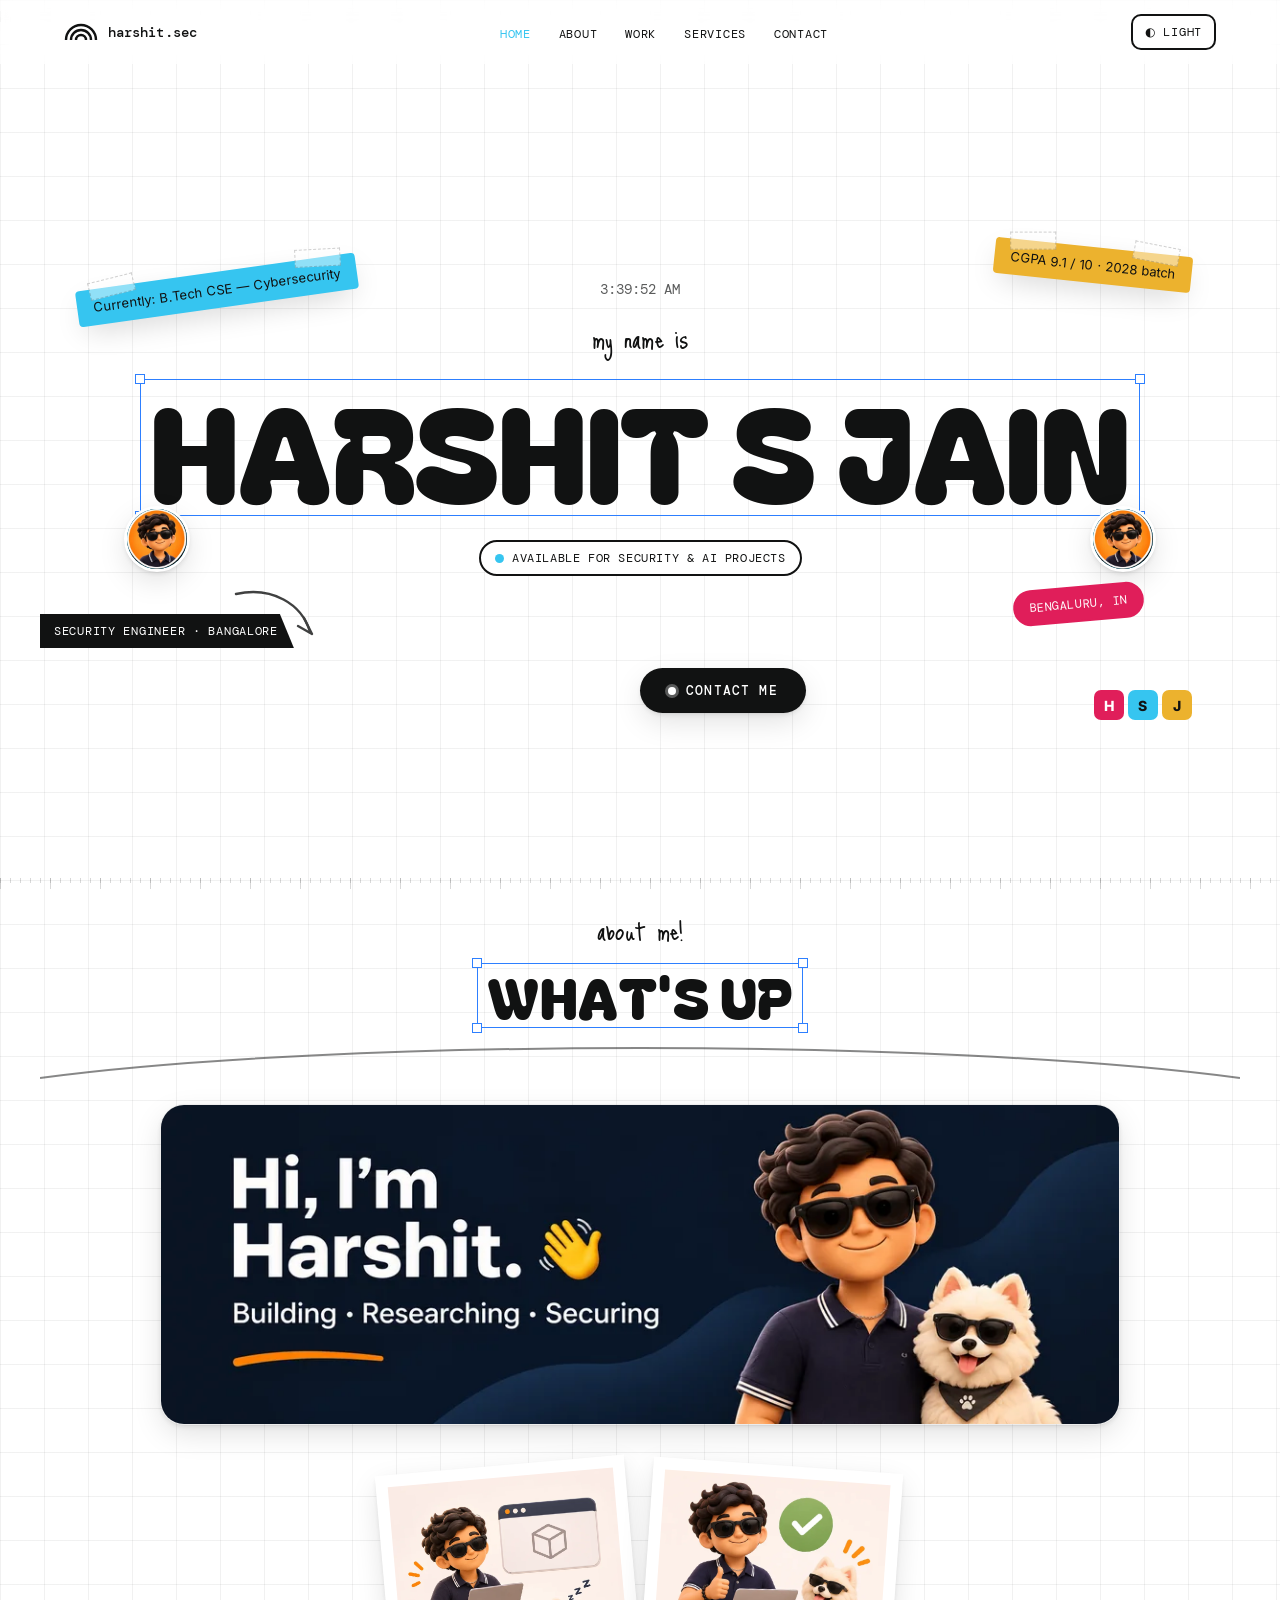
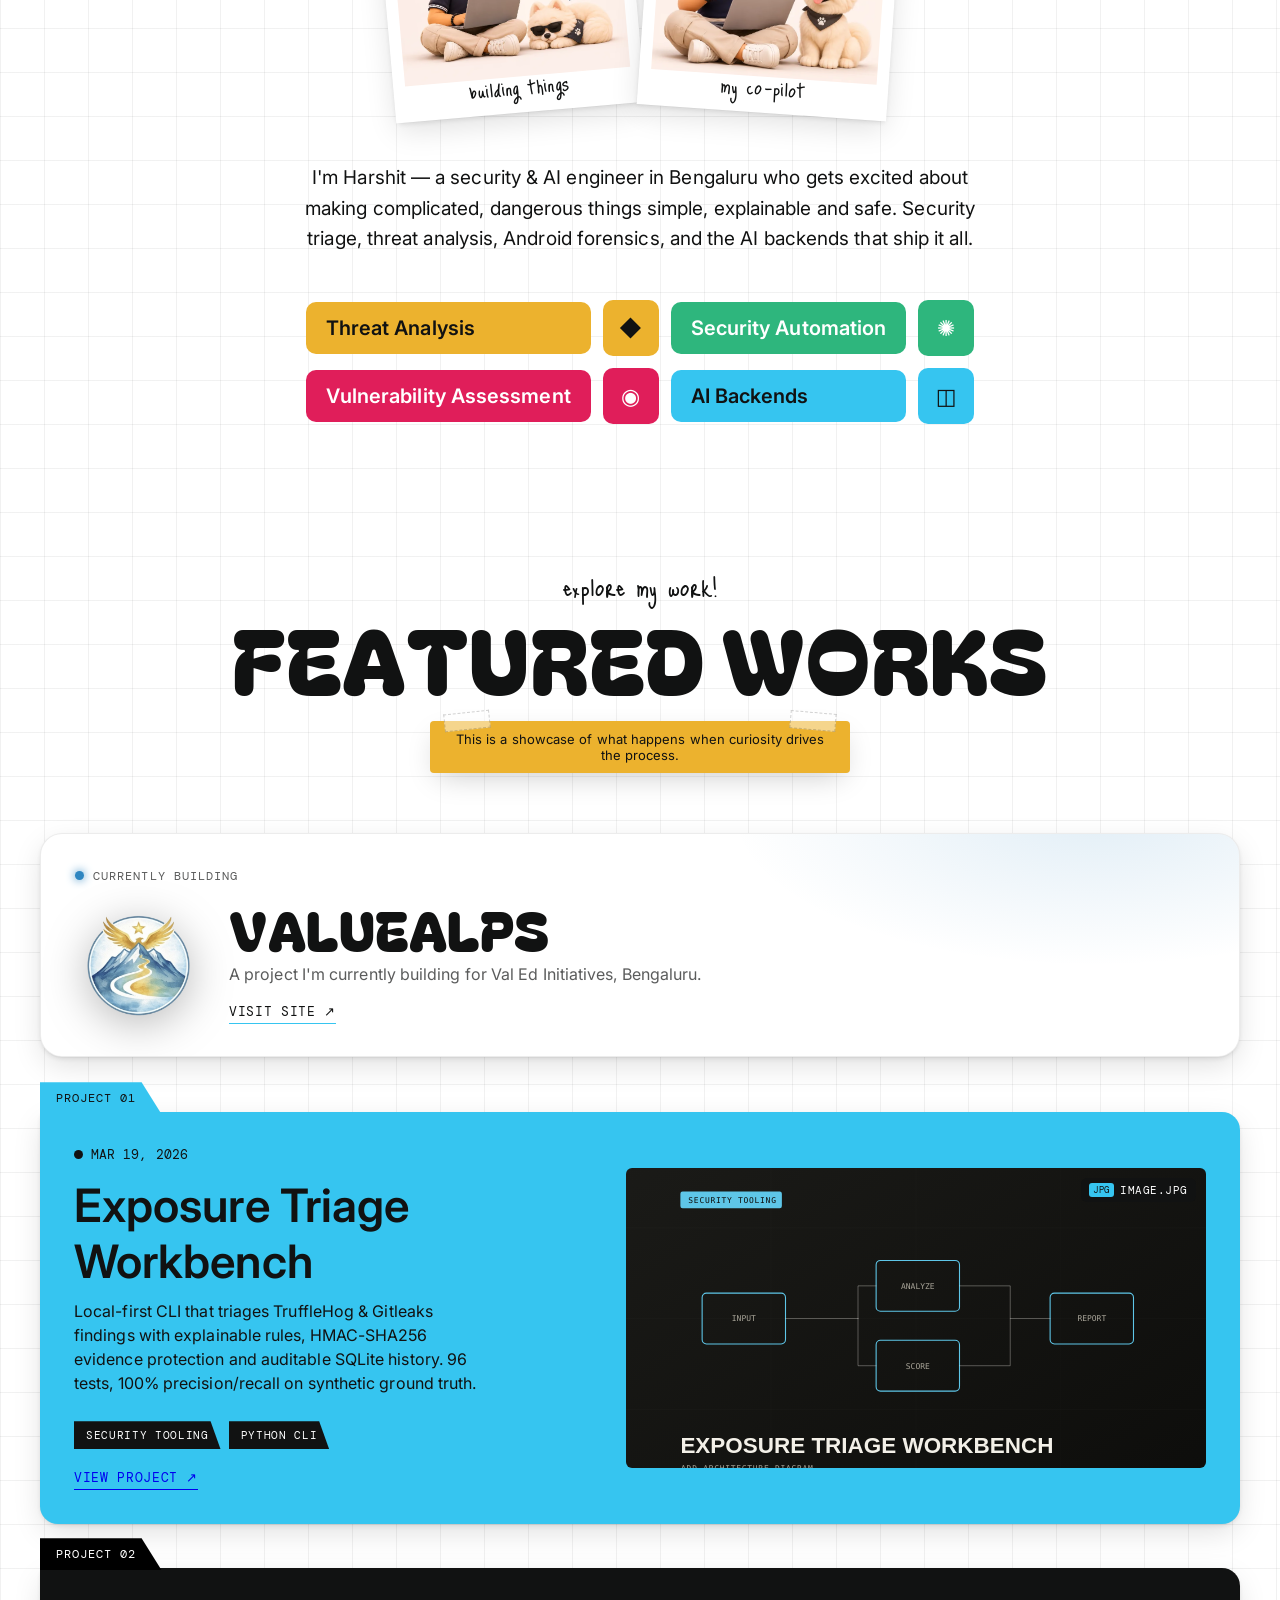
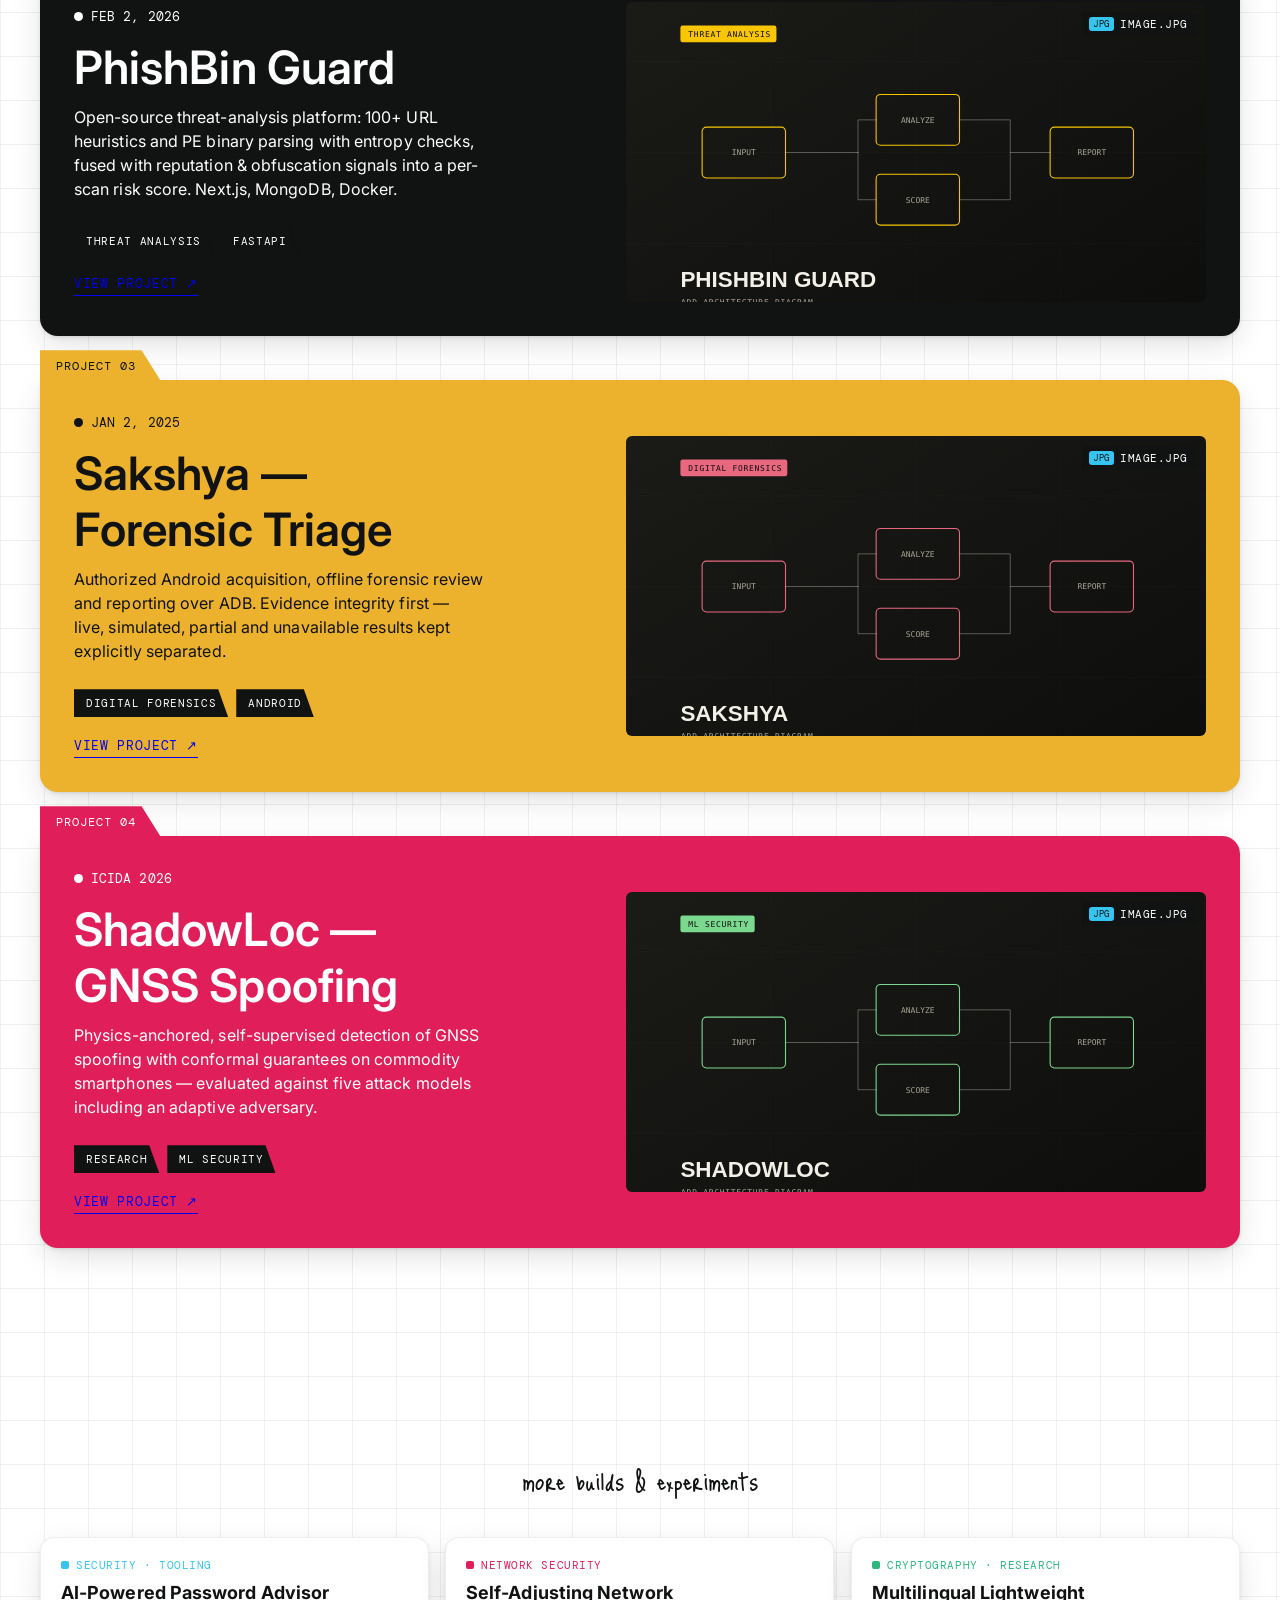
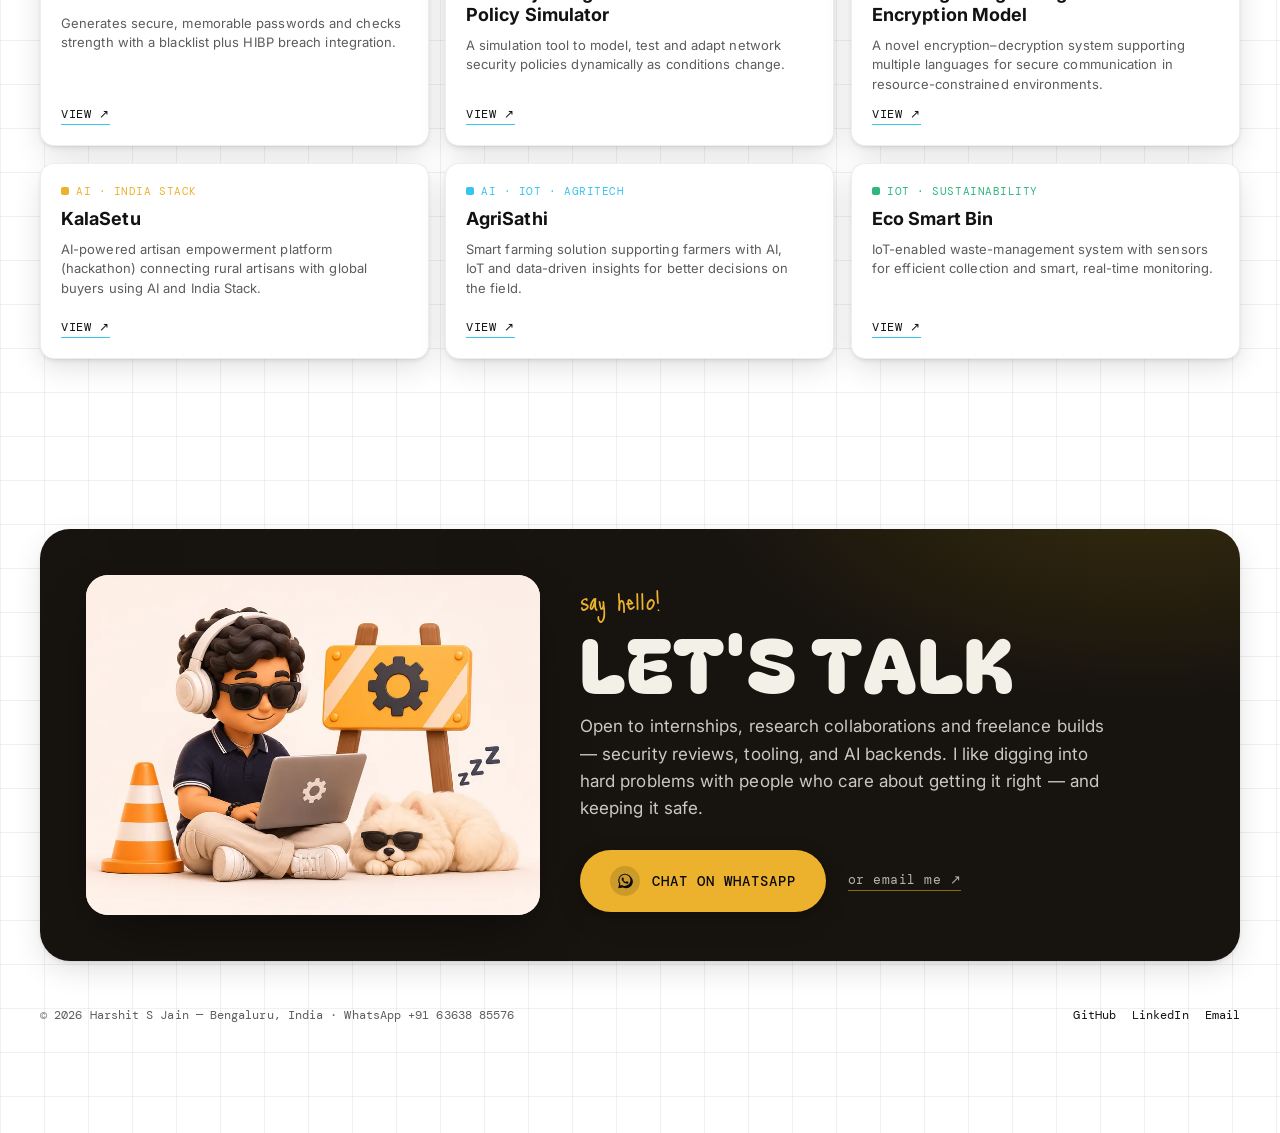
==== commit ba6d6b71: "Sync: preloader, character art, sticky project stack, redesigned contact Co-Authored-By: Claude Opus" ====
--- a/index.html
+++ b/index.html
@@ -3,7 +3,11 @@
 <head>
   <meta charset="UTF-8" />
   <meta name="viewport" content="width=device-width, initial-scale=1.0" />
-  <script>document.documentElement.classList.add('js')</script>
+  <script>
+    document.documentElement.classList.add('js','preloading');
+    /* failsafe: never trap the user if JS stalls */
+    setTimeout(function(){var p=document.getElementById('preloader');if(p&&!p.classList.contains('done')){p.classList.add('done');document.documentElement.classList.remove('preloading');}},9000);
+  </script>
   <title>Harshit S Jain — Security Engineer &amp; Software Developer in Bangalore</title>
   <meta name="description" content="Harshit S Jain is a cybersecurity &amp; AI engineer and software developer in Bangalore (Bengaluru), building security tooling, threat analysis and AI backends. Open to internships &amp; freelance." />
   <meta name="keywords" content="security engineer Bangalore, cybersecurity engineer Bengaluru, software developer Bangalore, AI engineer, Harshit S Jain, penetration testing, security tooling" />
@@ -29,8 +33,9 @@
   <meta name="twitter:image" content="https://harshitsjain.me/og-image.jpg" />
 
   <!-- Icons / manifest -->
-  <link rel="icon" href="favicon.svg" type="image/svg+xml" />
-  <link rel="apple-touch-icon" href="icon-192.png" />
+  <link rel="icon" type="image/png" sizes="192x192" href="assets/icon-192.png" />
+  <link rel="icon" type="image/png" sizes="32x32" href="assets/favicon-180.png" />
+  <link rel="apple-touch-icon" href="assets/apple-touch-icon.png" />
   <link rel="manifest" href="site.webmanifest" />
 
   <!-- Structured data -->
@@ -86,9 +91,19 @@
   <link rel="preconnect" href="https://fonts.googleapis.com" />
   <link rel="preconnect" href="https://fonts.gstatic.com" crossorigin />
   <link href="https://fonts.googleapis.com/css2?family=Bagel+Fat+One&family=Inter:wght@400;500;600;700;800;900&family=DM+Mono:wght@400;500&family=Just+Me+Again+Down+Here&display=swap" rel="stylesheet" />
-  <link rel="stylesheet" href="styles.css" />
+  <link rel="stylesheet" href="styles.css?v=4" />
 </head>
 <body>
+  <!-- PRELOADER -->
+  <div id="preloader" aria-hidden="true">
+    <div class="pl-stage">
+      <video id="pl-video" class="pl-video" autoplay muted loop playsinline preload="auto" poster="assets/icon-512.png">
+        <source src="assets/preloader.mp4" type="video/mp4">
+      </video>
+    </div>
+    <div class="pl-count"><span id="pl-num">0</span><i>%</i></div>
+  </div>
+
   <div class="ruler top"></div>
 
   <!-- HEADER -->
@@ -130,8 +145,8 @@
       <!-- scattered stickers -->
       <div class="scatter s-note-l"><span class="tape teal">Currently: B.Tech CSE — Cybersecurity</span></div>
       <div class="scatter s-note-r"><span class="tape yellow">CGPA 9.1 / 10 · 2028 batch</span></div>
-      <div class="scatter s-av-1"><div class="avatar"><img src="assets/portrait.svg" alt=""></div></div>
-      <div class="scatter s-av-2"><div class="avatar"><img src="assets/portrait.svg" alt=""></div></div>
+      <div class="scatter s-av-1"><div class="avatar"><img src="assets/avatar.webp" width="64" height="64" alt="Harshit S Jain avatar"></div></div>
+      <div class="scatter s-av-2"><div class="avatar"><img src="assets/avatar.webp" width="64" height="64" alt="Harshit S Jain avatar"></div></div>
       <div class="scatter s-tab"><span class="tab">Security Engineer · Bangalore</span></div>
       <div class="scatter s-loc"><span class="pill pink">BENGALURU, IN</span></div>
       <div class="scatter s-arrow">
@@ -163,9 +178,14 @@
       <path d="M0 50 C300 10 900 10 1200 50" stroke="currentColor" stroke-width="2"/>
     </svg>
 
+    <div class="hero-banner reveal">
+      <img src="assets/mascot-hero.webp" width="1000" height="333" loading="lazy" decoding="async"
+           alt="Hi, I'm Harshit — building, researching, securing">
+    </div>
+
     <div class="polaroids reveal">
-      <div class="polaroid"><img src="assets/portrait.svg" alt=""><div class="cap">2026</div></div>
-      <div class="polaroid"><img src="assets/workspace.svg" alt="My workspace (placeholder)"><div class="cap">my workspace</div></div>
+      <div class="polaroid scene"><img src="assets/mascot-coder.webp" width="900" height="675" loading="lazy" decoding="async" alt="Harshit coding with his dog"><div class="cap">building things</div></div>
+      <div class="polaroid scene"><img src="assets/mascot-laptop.webp" width="900" height="600" loading="lazy" decoding="async" alt="Harshit shipping a project"><div class="cap">my co-pilot</div></div>
     </div>
 
     <p style="max-width:680px; margin:0 auto 46px; text-align:center; font-size:19px; line-height:1.6;">
@@ -210,9 +230,9 @@
       </div>
     </div>
 
-    <div class="works" data-stagger>
+    <div class="works">
       <!-- 01 -->
-      <article class="work cyan reveal" style="margin-top:34px;">
+      <article class="work cyan" style="margin-top:34px;">
         <span class="tabtop">PROJECT 01</span>
         <div class="work-grid">
           <div>
@@ -230,7 +250,7 @@
       </article>
 
       <!-- 02 -->
-      <article class="work dark reveal" style="margin-top:44px;">
+      <article class="work dark" style="margin-top:44px;">
         <span class="tabtop">PROJECT 02</span>
         <div class="work-grid">
           <div>
@@ -248,7 +268,7 @@
       </article>
 
       <!-- 03 -->
-      <article class="work yellow reveal" style="margin-top:44px;">
+      <article class="work yellow" style="margin-top:44px;">
         <span class="tabtop">PROJECT 03</span>
         <div class="work-grid">
           <div>
@@ -266,7 +286,7 @@
       </article>
 
       <!-- 04 -->
-      <article class="work pink reveal" style="margin-top:44px;">
+      <article class="work pink" style="margin-top:44px;">
         <span class="tabtop">PROJECT 04</span>
         <div class="work-grid">
           <div>
@@ -329,35 +349,22 @@
 
   <!-- LET'S TALK -->
   <section class="section wrap" id="contact">
-    <div class="talk reveal">
-      <div class="blob-wrap">
-        <!-- original blob mascot -->
-        <svg viewBox="0 0 200 200" width="200" height="200" fill="none">
-          <path d="M98 10 C150 6 192 44 188 96 C184 150 158 192 104 190 C50 188 10 156 12 100 C14 48 46 14 98 10 Z"
-                fill="var(--blob)" stroke="var(--blob-stroke)" stroke-width="4"/>
-          <rect x="78" y="78" width="12" height="34" rx="6" fill="#111212"/>
-          <rect x="112" y="78" width="12" height="34" rx="6" fill="#111212"/>
-        </svg>
-      </div>
-      <div class="talk-copy">
-        <h2 class="display mega" style="margin:0;">LET'S TALK</h2>
-        <p>
-          I'm most energized by projects where I can dig into complex problems, collaborate with
-          smart people, and ship things that genuinely improve someone's day — or keep them safe.
-        </p>
-      </div>
-    </div>
-
-    <div class="footer-panel reveal">
-      <div class="fcard">
-        <div class="lede">Open to internships, research collaborations and freelance builds — security reviews, tooling, and AI backends. I like working on hard problems with people who care about getting it right.</div>
-        <span class="react">⚡ 1</span>
-      </div>
-      <div class="contact-big">
-        <a class="contact-btn" href="https://wa.me/916363885576?text=Hi%20Harshit%2C%20let%27s%20talk" target="_blank" rel="noopener">
-          <span class="wa" aria-hidden="true"><svg viewBox="0 0 32 32"><path d="M16 3C9.4 3 4 8.4 4 15c0 2.1.6 4.1 1.6 5.9L4 29l8.3-1.6c1.7.9 3.6 1.4 5.7 1.4 6.6 0 12-5.4 12-12S22.6 3 16 3zm0 21.8c-1.8 0-3.5-.5-5-1.4l-.4-.2-3.6.7.7-3.5-.2-.4c-1-1.6-1.5-3.4-1.5-5.3 0-5.4 4.4-9.8 9.8-9.8s9.8 4.4 9.8 9.8-4.4 9.8-9.9 9.8zm5.4-7.3c-.3-.1-1.7-.9-2-1-.3-.1-.5-.1-.7.2s-.8 1-.9 1.1c-.2.2-.3.2-.6.1-1.7-.9-2.9-1.6-4-3.5-.3-.5.3-.5.8-1.6.1-.2 0-.4 0-.5s-.7-1.6-.9-2.2c-.2-.6-.5-.5-.7-.5h-.6c-.2 0-.5.1-.8.4-.3.3-1 1-1 2.5s1.1 2.9 1.2 3.1c.1.2 2.1 3.3 5.2 4.6 2 .8 2.7.9 3.7.8.6-.1 1.7-.7 2-1.4.2-.7.2-1.2.2-1.4-.1-.1-.3-.2-.6-.3z"/></svg></span>
-          <span class="display">CONTACT</span>
-        </a>
+    <div class="talk-panel reveal">
+      <div class="talk-art">
+        <img src="assets/mascot-techie.webp" width="900" height="675" loading="lazy" decoding="async"
+             alt="Harshit at his desk with his dog">
+      </div>
+      <div class="talk-main">
+        <div class="sec-kicker">say hello!</div>
+        <h2 class="display">LET'S TALK</h2>
+        <p>Open to internships, research collaborations and freelance builds — security reviews, tooling, and AI backends. I like digging into hard problems with people who care about getting it right — and keeping it safe.</p>
+        <div class="talk-actions">
+          <a class="contact-btn big" href="https://wa.me/916363885576?text=Hi%20Harshit%2C%20let%27s%20talk" target="_blank" rel="noopener">
+            <span class="wa" aria-hidden="true"><svg viewBox="0 0 32 32"><path d="M16 3C9.4 3 4 8.4 4 15c0 2.1.6 4.1 1.6 5.9L4 29l8.3-1.6c1.7.9 3.6 1.4 5.7 1.4 6.6 0 12-5.4 12-12S22.6 3 16 3zm0 21.8c-1.8 0-3.5-.5-5-1.4l-.4-.2-3.6.7.7-3.5-.2-.4c-1-1.6-1.5-3.4-1.5-5.3 0-5.4 4.4-9.8 9.8-9.8s9.8 4.4 9.8 9.8-4.4 9.8-9.9 9.8zm5.4-7.3c-.3-.1-1.7-.9-2-1-.3-.1-.5-.1-.7.2s-.8 1-.9 1.1c-.2.2-.3.2-.6.1-1.7-.9-2.9-1.6-4-3.5-.3-.5.3-.5.8-1.6.1-.2 0-.4 0-.5s-.7-1.6-.9-2.2c-.2-.6-.5-.5-.7-.5h-.6c-.2 0-.5.1-.8.4-.3.3-1 1-1 2.5s1.1 2.9 1.2 3.1c.1.2 2.1 3.3 5.2 4.6 2 .8 2.7.9 3.7.8.6-.1 1.7-.7 2-1.4.2-.7.2-1.2.2-1.4-.1-.1-.3-.2-.6-.3z"/></svg></span>
+            CHAT ON WHATSAPP
+          </a>
+          <a class="talk-mail" href="mailto:harshitj3235@gmail.com">or email me ↗</a>
+        </div>
       </div>
     </div>
 
@@ -372,6 +379,6 @@
   </section>
 
   <div class="ruler bottom"></div>
-  <script src="script.js"></script>
+  <script src="script.js?v=4"></script>
 </body>
 </html>
--- a/styles.css
+++ b/styles.css
@@ -98,7 +98,7 @@
     linear-gradient(90deg, var(--grid-line) 1px, transparent 1px);
   background-size: 44px 44px;
   -webkit-font-smoothing: antialiased;
-  overflow-x: hidden;
+  overflow-x: clip;
   transition: background-color .35s ease, color .35s ease;
 }
 [data-theme="dark"] body { background-attachment: fixed; }
@@ -217,9 +217,10 @@
 [data-theme="dark"] .tab{ color:var(--green); border:1px solid var(--green); }
 
 .avatar {
-  width:52px; height:52px; border-radius:50%; overflow:hidden;
+  width:66px; height:66px; border-radius:50%; overflow:hidden;
   border:3px solid var(--bg); box-shadow: var(--soft-shadow); background:var(--cyan);
 }
+[data-theme="dark"] .avatar{ border-color:var(--gold); }
 .avatar img{ width:100%; height:100%; object-fit:cover; }
 
 /* contact button (clean solid pill, no arrow) */
@@ -260,8 +261,8 @@
 .scatter{ position:absolute; z-index:4; }
 .s-note-l{ left:3%;  top:26%; }  .s-note-l .tape{ transform:rotate(-8deg); }
 .s-note-r{ right:4%; top:22%; }  .s-note-r .tape{ transform:rotate(6deg); }
-.s-av-1{ left:9%;  top:46%; }
-.s-av-2{ right:11%; top:52%; }
+.s-av-1{ left:7%;  top:62%; }
+.s-av-2{ right:7%; top:62%; }
 .s-tab{ left:0; bottom:16%; }
 .s-loc{ right:8%; bottom:20%; }  .s-loc .pill{ transform:rotate(-5deg); }
 .s-arrow{ left:16%; bottom:16%; }
@@ -286,7 +287,14 @@
 .polaroid img{ width:100%; height:230px; object-fit:cover; }
 .polaroid .cap{ position:absolute; bottom:8px; left:0; right:0; text-align:center;
   font-family:var(--font-hand); font-size:24px; color:var(--ink); }
-[data-theme="dark"] .polaroid img{ opacity:.85; }
+[data-theme="dark"] .polaroid img{ opacity:1; }
+.polaroid.scene img{ height:200px; object-fit:cover; object-position:center; background:#f3efe8; }
+
+/* about intro banner (3D duo) */
+.hero-banner{ max-width:960px; margin:12px auto 40px; border-radius:24px; overflow:hidden;
+  box-shadow:var(--soft-shadow); border:1px solid rgba(17,18,18,.08); }
+[data-theme="dark"] .hero-banner{ border-color:rgba(247,198,0,.22); }
+.hero-banner img{ width:100%; height:auto; display:block; }
 
 /* skills tiles */
 .tiles{ display:grid; grid-template-columns: repeat(4, auto); gap:12px; justify-content:center;
@@ -307,9 +315,15 @@
 [data-theme="dark"] .tile-ic{ border:1px solid rgba(247,198,0,.3); }
 
 /* ---------------- WORKS (folder cards) ---------------- */
-.works{ display:flex; flex-direction:column; gap:0; margin-top:10px; }
-.work{ position:relative; border-radius:0 18px 18px 18px; padding:0; overflow:visible;
-  margin-top:-6px; box-shadow:var(--soft-shadow); }
+/* sticky stacking "file" cards: each pins and the next slides up over it */
+.works{ display:block; position:relative; margin-top:10px; padding-bottom:14vh; }
+.work{ position:sticky; border-radius:0 18px 18px 18px; padding:0; overflow:visible;
+  box-shadow:var(--soft-shadow); }
+.work:nth-child(1){ top:88px; }
+.work:nth-child(2){ top:124px; }
+.work:nth-child(3){ top:160px; }
+.work:nth-child(4){ top:196px; }
+.work:hover{ transform:none; }
 .work .tabtop{ position:absolute; top:-30px; left:0; font-family:var(--font-mono);
   font-size:12px; letter-spacing:.08em; color:#fff; padding:8px 26px 8px 16px; text-transform:uppercase;
   clip-path: polygon(0 0, calc(100% - 20px) 0, 100% 100%, 0 100%); z-index:2; }
@@ -501,6 +515,7 @@
     background:var(--bg); padding:12px 24px; border-bottom:2px solid var(--ink); }
   .menu-btn{ display:inline-flex; }
   .scatter{ display:none; }
+  .work{ position:static; }
   .work-grid{ grid-template-columns:1fr; }
   .tiles{ grid-template-columns:1fr 1fr; }
   .svc-grid{ grid-template-columns:1fr; }
@@ -548,3 +563,49 @@
 @media (max-width: 1100px) and (min-width:901px){
   .more-grid{ grid-template-columns:1fr 1fr; }
 }
+
+/* ============ PRELOADER ============ */
+#preloader{ display:none; }
+.js #preloader{ display:flex; position:fixed; inset:0; z-index:9999;
+  align-items:center; justify-content:center; background:var(--bg);
+  background-image:
+    linear-gradient(var(--grid-line) 1px, transparent 1px),
+    linear-gradient(90deg, var(--grid-line) 1px, transparent 1px);
+  background-size:44px 44px;
+  transition:opacity .6s var(--e-out), visibility .6s; }
+html.preloading, html.preloading body{ overflow:hidden; }
+#preloader.done{ opacity:0; visibility:hidden; pointer-events:none; }
+.pl-stage{ width:min(66vw,520px); max-height:58vh; display:grid; place-items:center; }
+.pl-video{ width:100%; height:auto; border-radius:20px; }
+.pl-count{ position:fixed; right:clamp(16px,4vw,56px); bottom:clamp(14px,4vw,48px);
+  font-family:var(--font-display); color:var(--ink); line-height:1;
+  font-size:clamp(46px,10vw,116px); display:flex; align-items:baseline; letter-spacing:.01em; }
+[data-theme="dark"] .pl-count{ color:var(--gold); text-shadow:0 0 44px rgba(247,198,0,.3); }
+.pl-count i{ font-style:normal; font-size:.38em; color:var(--ink-soft); margin-left:4px; }
+@media (prefers-reduced-motion: reduce){ .pl-video{ display:none; } }
+
+/* ============ REDESIGNED "LET'S TALK" ============ */
+.talk-panel{ display:grid; grid-template-columns:0.85fr 1.15fr; gap:40px; align-items:center;
+  background:#17130f; color:#f3f0e8; border-radius:30px; padding:46px; margin:30px 0 26px;
+  box-shadow:var(--soft-shadow); position:relative; overflow:hidden; }
+[data-theme="dark"] .talk-panel{ background:#141412; border:1px solid rgba(247,198,0,.2); }
+.talk-panel::after{ content:""; position:absolute; inset:0; pointer-events:none;
+  background:radial-gradient(640px 320px at 92% -12%, rgba(247,198,0,.14), transparent 70%); }
+.talk-art{ position:relative; z-index:1; border-radius:22px; overflow:hidden; background:#f3efe8;
+  box-shadow:0 22px 54px -22px rgba(0,0,0,.65); }
+.talk-art img{ width:100%; height:100%; object-fit:cover; display:block; }
+.talk-main{ position:relative; z-index:1; }
+.talk-main .sec-kicker{ color:var(--yellow); }
+.talk-main .display{ font-size:clamp(42px,7vw,76px); margin:2px 0 16px; color:#f3f0e8; }
+[data-theme="dark"] .talk-main .display{ color:var(--gold); text-shadow:0 0 42px rgba(247,198,0,.25); }
+.talk-main p{ font-size:17px; line-height:1.6; color:rgba(243,240,232,.82); max-width:48ch; margin-bottom:28px; }
+.talk-actions{ display:flex; align-items:center; gap:22px; flex-wrap:wrap; }
+.contact-btn.big{ background:var(--yellow); color:#0b0b0a; gap:12px; padding:16px 30px; border-radius:46px;
+  font-family:var(--font-mono); font-weight:500; font-size:14px; letter-spacing:.07em; text-transform:uppercase; }
+.contact-btn.big .wa{ width:30px; height:30px; background:rgba(11,11,10,.14); }
+.contact-btn.big .wa svg{ width:18px; height:18px; fill:#0b0b0a; }
+.contact-btn.big:hover{ transform:translateY(-2px); box-shadow:0 16px 38px -14px rgba(0,0,0,.5); }
+.talk-mail{ font-family:var(--font-mono); font-size:13px; letter-spacing:.04em; color:rgba(243,240,232,.72);
+  border-bottom:1.5px solid rgba(247,198,0,.5); padding-bottom:2px; }
+.talk-mail:hover{ color:var(--yellow); }
+@media (max-width:820px){ .talk-panel{ grid-template-columns:1fr; gap:24px; padding:28px; } }
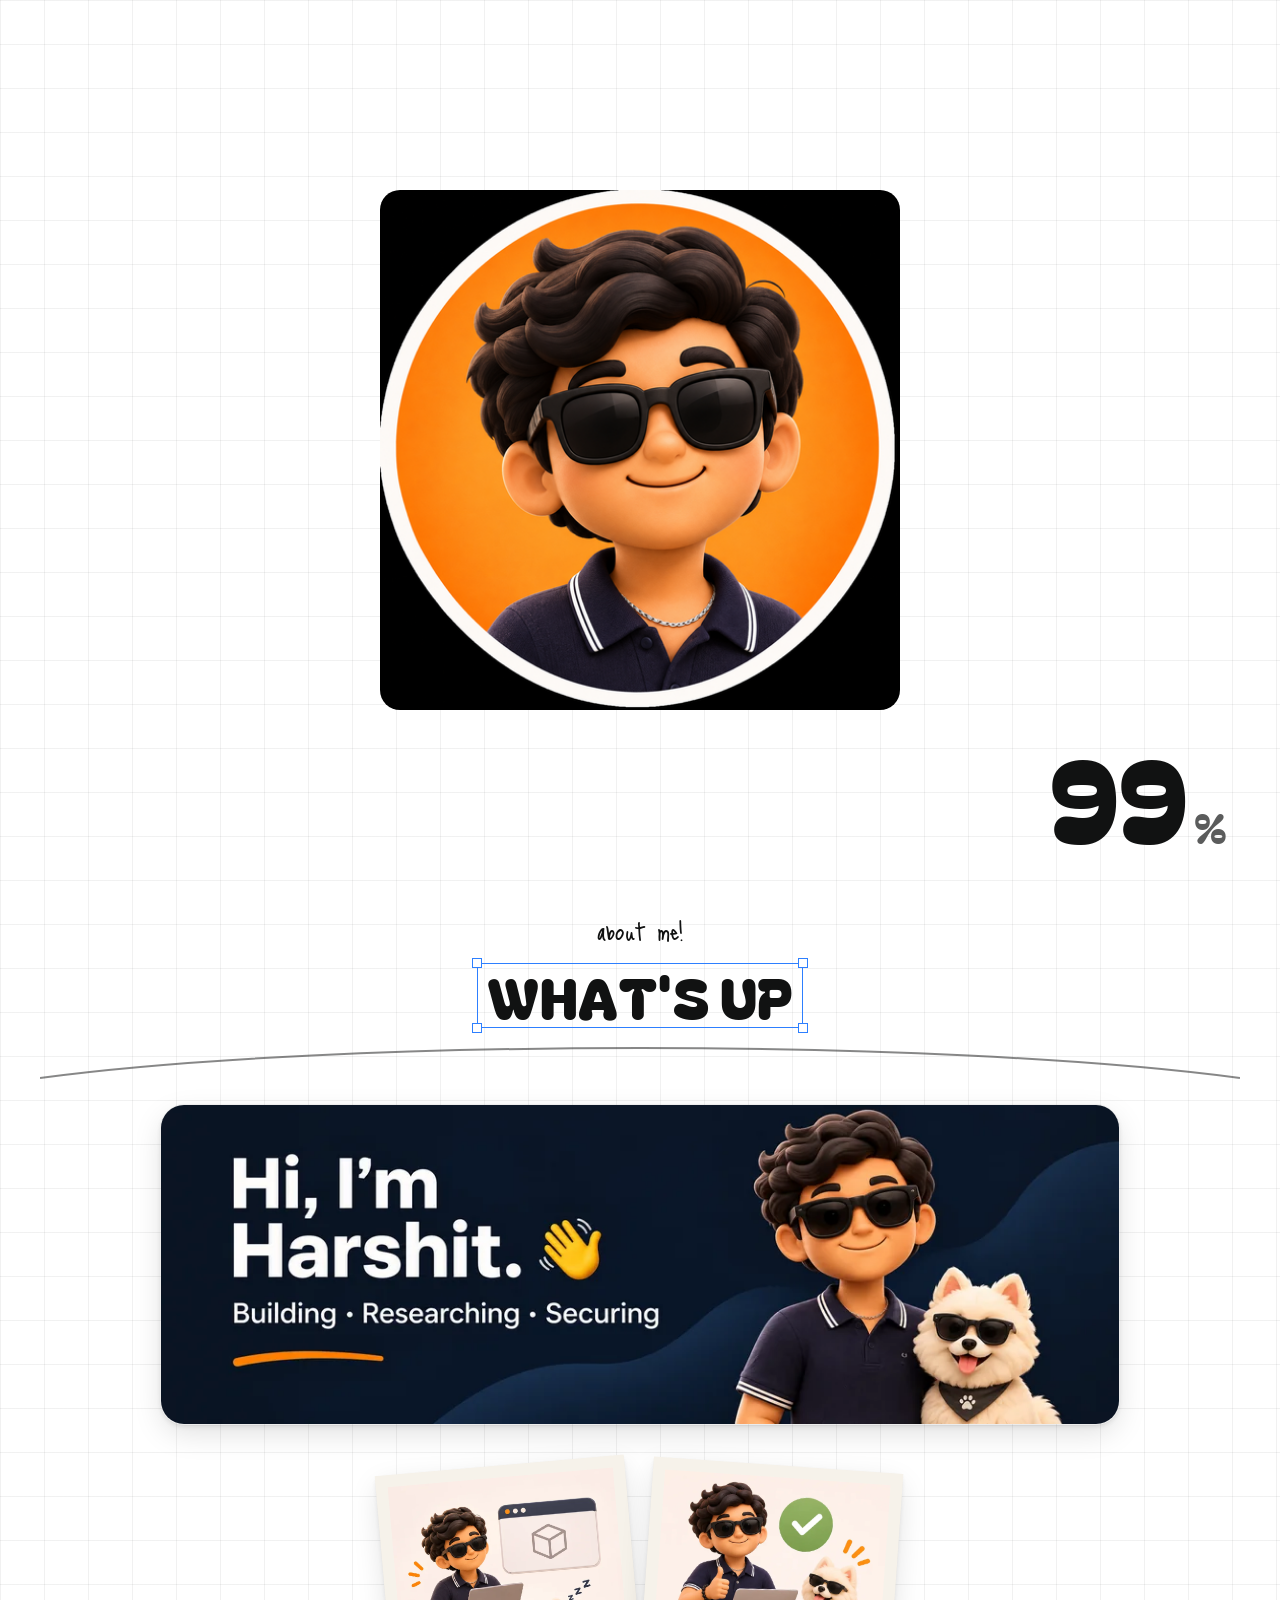
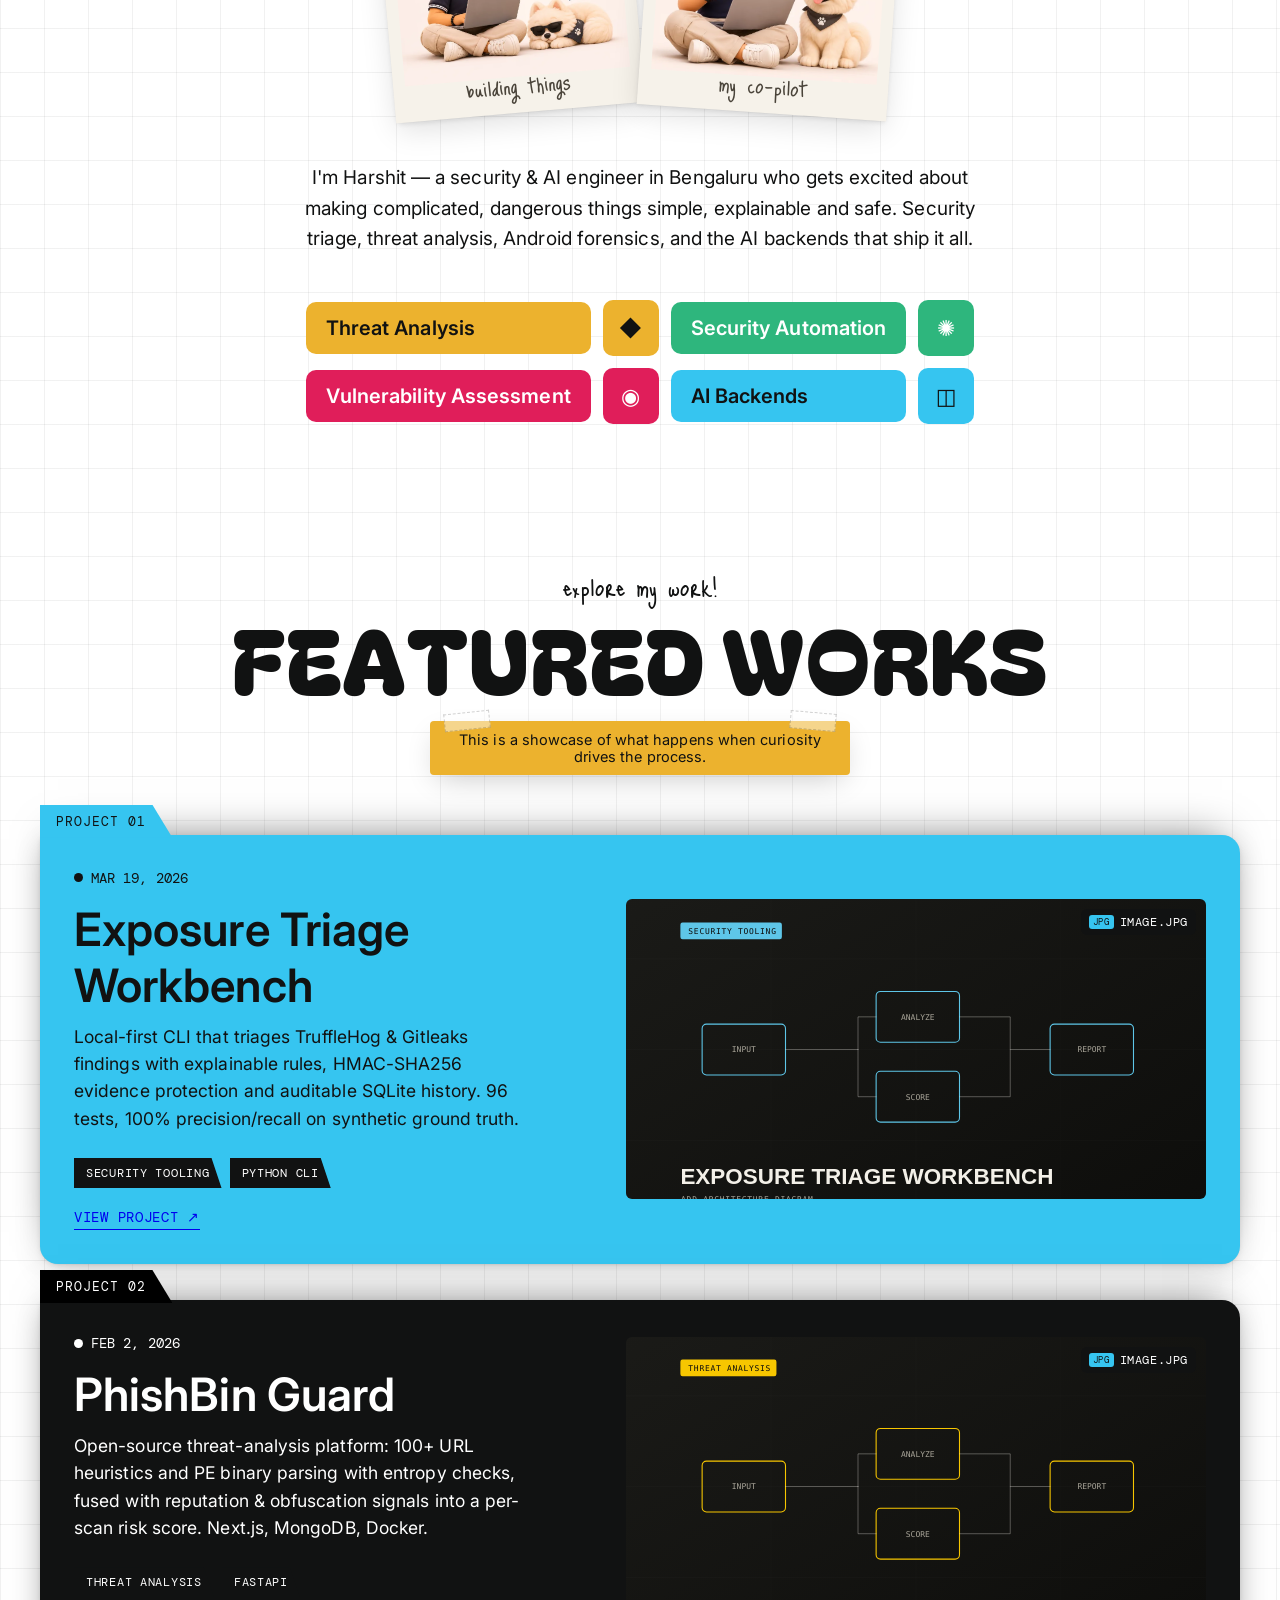
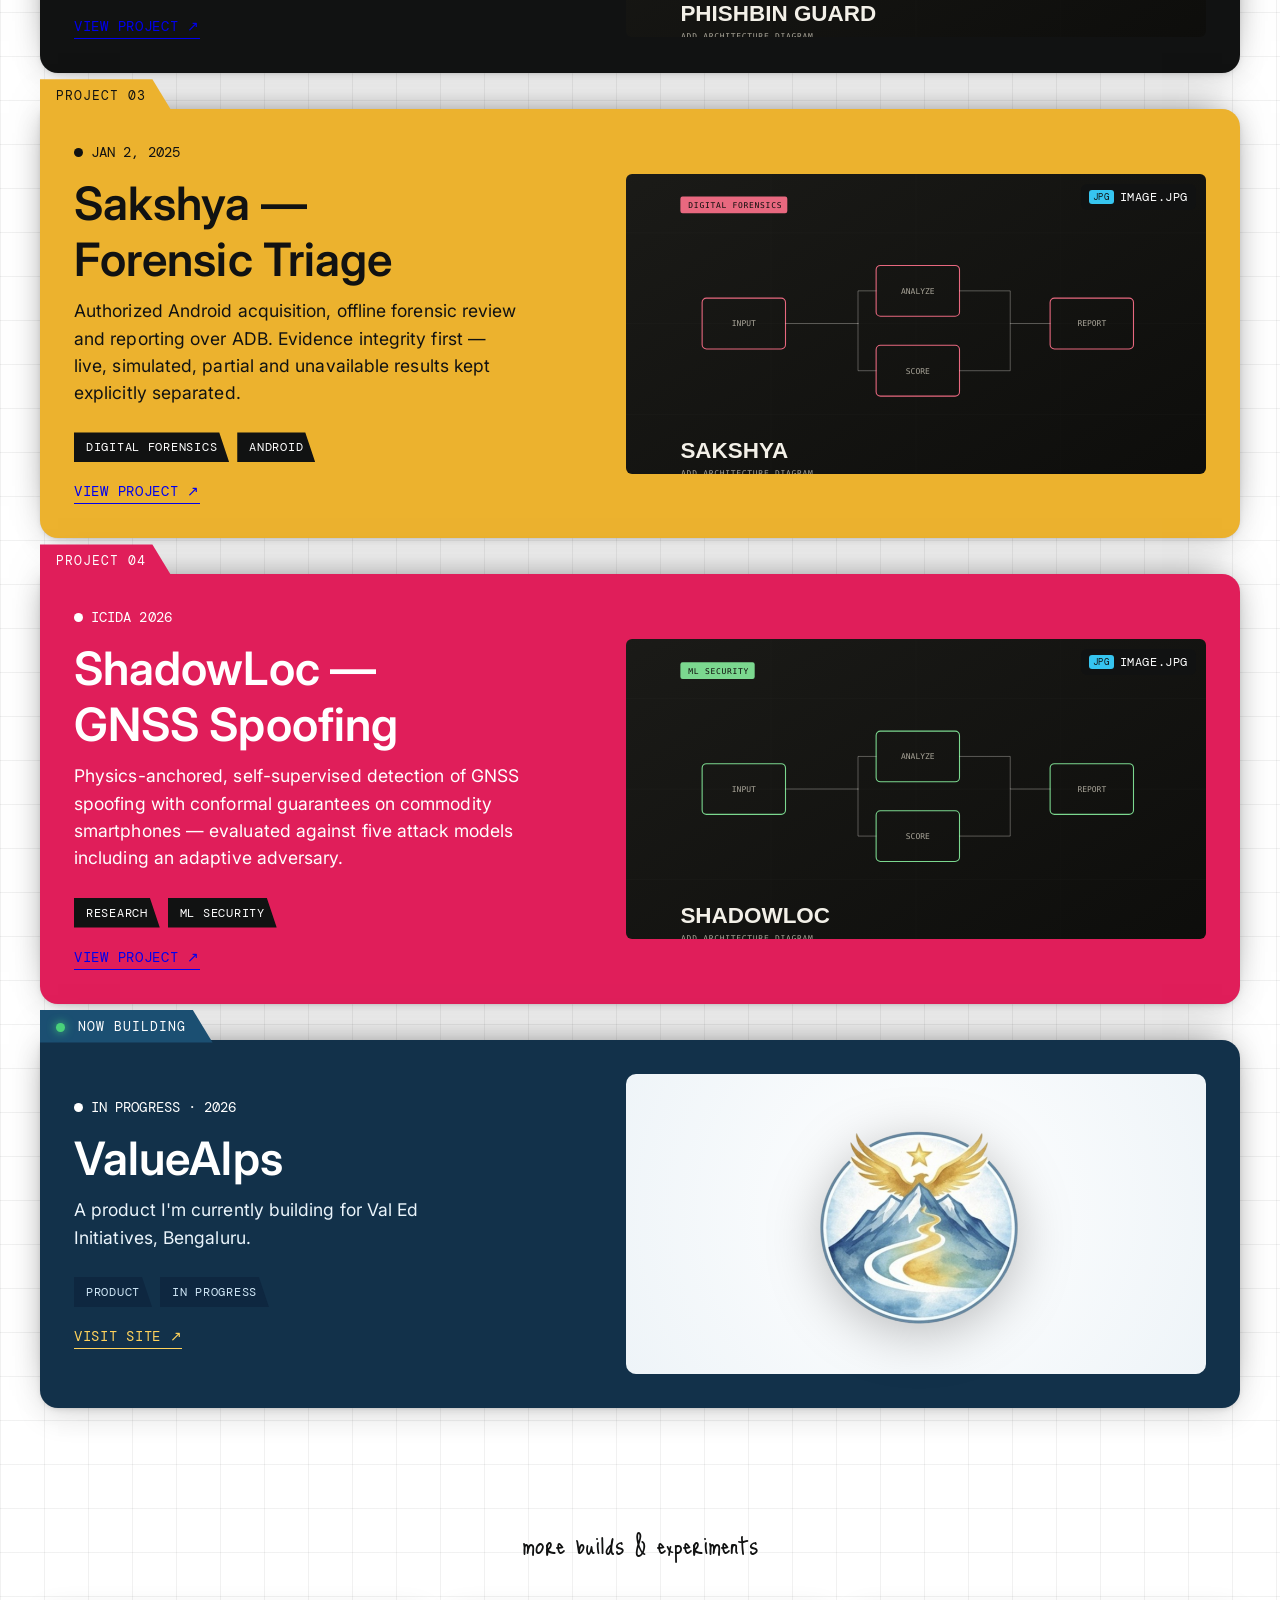
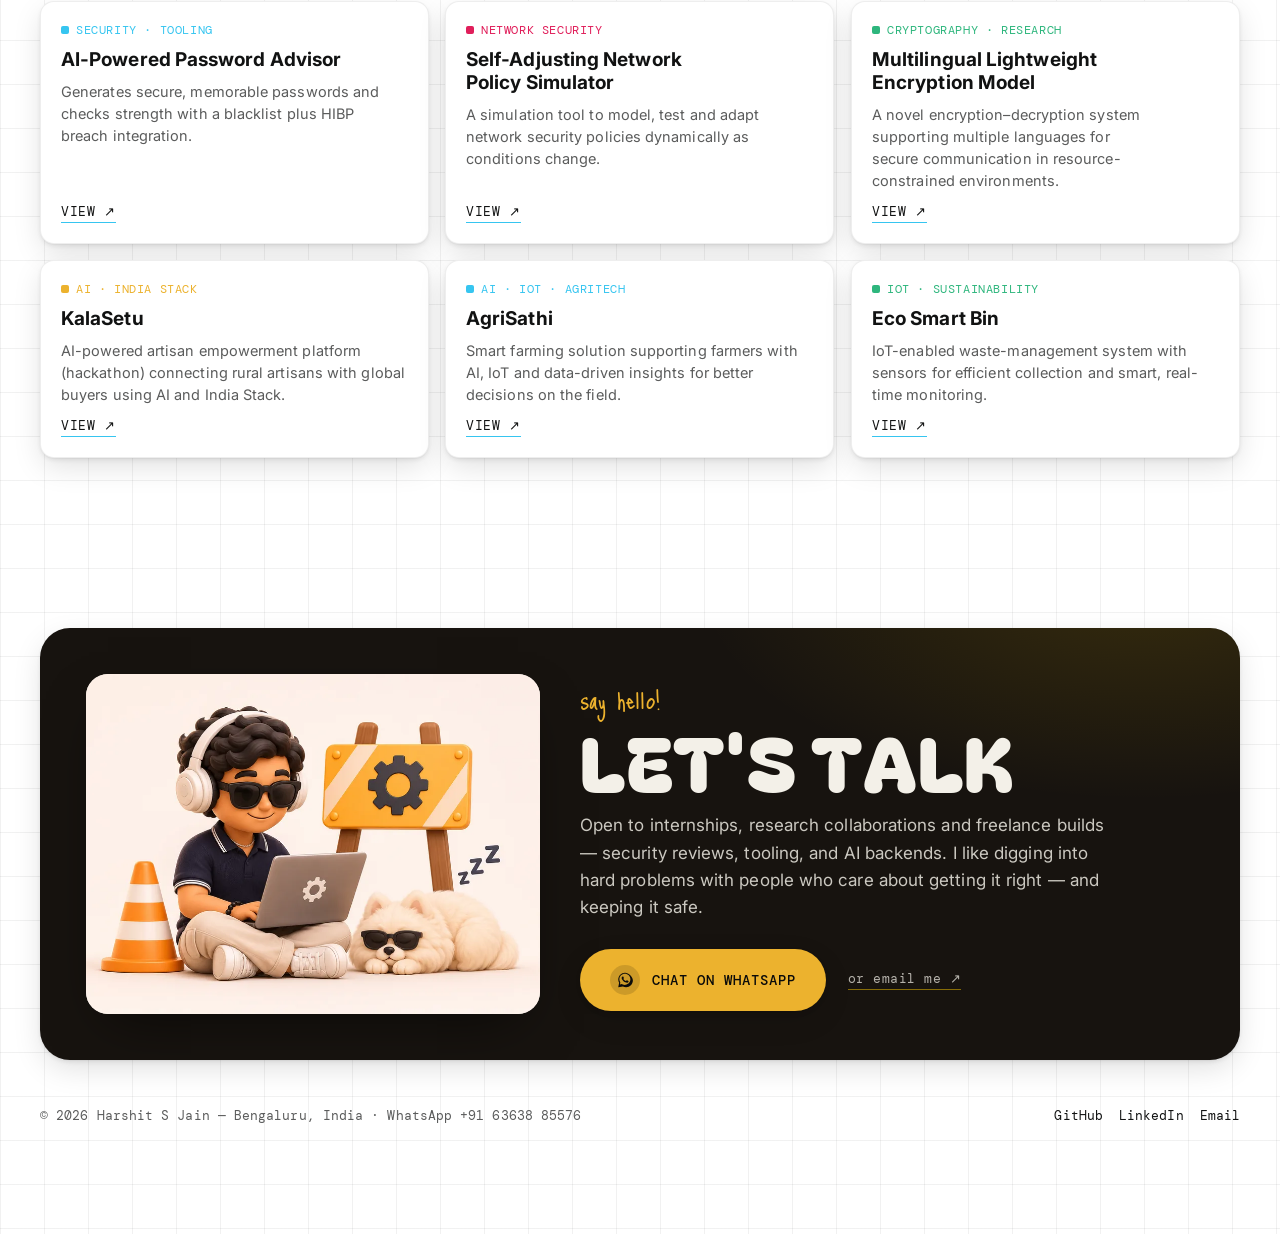
==== commit cc45acd5: "Sync: ValueAlps last folder, dog avatar, bigger fonts, dark polish, mobile, compressed video Co-Auth" ====
--- a/index.html
+++ b/index.html
@@ -91,7 +91,7 @@
   <link rel="preconnect" href="https://fonts.googleapis.com" />
   <link rel="preconnect" href="https://fonts.gstatic.com" crossorigin />
   <link href="https://fonts.googleapis.com/css2?family=Bagel+Fat+One&family=Inter:wght@400;500;600;700;800;900&family=DM+Mono:wght@400;500&family=Just+Me+Again+Down+Here&display=swap" rel="stylesheet" />
-  <link rel="stylesheet" href="styles.css?v=4" />
+  <link rel="stylesheet" href="styles.css?v=6" />
 </head>
 <body>
   <!-- PRELOADER -->
@@ -141,12 +141,13 @@
         <i class="h tl"></i><i class="h tr"></i><i class="h bl"></i><i class="h br"></i>
       </h1>
       <span class="pill avail"><span class="dot"></span> AVAILABLE FOR SECURITY &amp; AI PROJECTS</span>
+      <a class="btn-contact hero-mcta" href="https://wa.me/916363885576?text=Hi%20Harshit%2C%20I%20saw%20your%20portfolio" target="_blank" rel="noopener">CONTACT ME</a>
 
       <!-- scattered stickers -->
       <div class="scatter s-note-l"><span class="tape teal">Currently: B.Tech CSE — Cybersecurity</span></div>
       <div class="scatter s-note-r"><span class="tape yellow">CGPA 9.1 / 10 · 2028 batch</span></div>
       <div class="scatter s-av-1"><div class="avatar"><img src="assets/avatar.webp" width="64" height="64" alt="Harshit S Jain avatar"></div></div>
-      <div class="scatter s-av-2"><div class="avatar"><img src="assets/avatar.webp" width="64" height="64" alt="Harshit S Jain avatar"></div></div>
+      <div class="scatter s-av-2"><div class="avatar"><img src="assets/avatar-dog.webp" width="64" height="64" alt="Harshit's dog mascot"></div></div>
       <div class="scatter s-tab"><span class="tab">Security Engineer · Bangalore</span></div>
       <div class="scatter s-loc"><span class="pill pink">BENGALURU, IN</span></div>
       <div class="scatter s-arrow">
@@ -217,22 +218,9 @@
       </div>
     </div>
 
-    <!-- CURRENTLY BUILDING: ValueAlps -->
-    <div class="now reveal">
-      <div class="now-badge">CURRENTLY BUILDING</div>
-      <div class="now-row">
-        <img class="now-logo" src="assets/valuealps-logo.png" width="124" height="124" loading="lazy" alt="ValueAlps logo">
-        <div class="now-text">
-          <h3 class="display">VALUEALPS</h3>
-          <p>A project I'm currently building for Val Ed Initiatives, Bengaluru.</p>
-          <a class="now-link" href="https://valuealps.in/" target="_blank" rel="noopener">VISIT SITE ↗</a>
-        </div>
-      </div>
-    </div>
-
     <div class="works">
       <!-- 01 -->
-      <article class="work cyan" style="margin-top:34px;">
+      <article class="work cyan">
         <span class="tabtop">PROJECT 01</span>
         <div class="work-grid">
           <div>
@@ -250,7 +238,7 @@
       </article>
 
       <!-- 02 -->
-      <article class="work dark" style="margin-top:44px;">
+      <article class="work dark">
         <span class="tabtop">PROJECT 02</span>
         <div class="work-grid">
           <div>
@@ -268,7 +256,7 @@
       </article>
 
       <!-- 03 -->
-      <article class="work yellow" style="margin-top:44px;">
+      <article class="work yellow">
         <span class="tabtop">PROJECT 03</span>
         <div class="work-grid">
           <div>
@@ -286,7 +274,7 @@
       </article>
 
       <!-- 04 -->
-      <article class="work pink" style="margin-top:44px;">
+      <article class="work pink">
         <span class="tabtop">PROJECT 04</span>
         <div class="work-grid">
           <div>
@@ -299,6 +287,23 @@
           <div class="work-media">
             <span class="img-badge"><span class="jpg">JPG</span> IMAGE.JPG</span>
             <img class="shot" src="assets/work-shadowloc.svg" alt="ShadowLoc GNSS spoofing detection project cover (placeholder)">
+          </div>
+        </div>
+      </article>
+
+      <!-- 05 — currently building -->
+      <article class="work valuealps">
+        <span class="tabtop"><span class="live"></span> NOW BUILDING</span>
+        <div class="work-grid">
+          <div>
+            <div class="date">IN PROGRESS · 2026</div>
+            <h3>ValueAlps</h3>
+            <p>A product I'm currently building for Val Ed Initiatives, Bengaluru.</p>
+            <div class="tags"><span class="tag">Product</span><span class="tag">In Progress</span></div>
+            <a class="view" href="https://valuealps.in/" target="_blank" rel="noopener">VISIT SITE ↗</a>
+          </div>
+          <div class="work-media va-media">
+            <img class="va-logo" src="assets/valuealps-logo.png" width="240" height="203" loading="lazy" decoding="async" alt="ValueAlps logo">
           </div>
         </div>
       </article>
@@ -379,6 +384,6 @@
   </section>
 
   <div class="ruler bottom"></div>
-  <script src="script.js?v=4"></script>
+  <script src="script.js?v=6"></script>
 </body>
 </html>
--- a/styles.css
+++ b/styles.css
@@ -316,14 +316,30 @@
 
 /* ---------------- WORKS (folder cards) ---------------- */
 /* sticky stacking "file" cards: each pins and the next slides up over it */
-.works{ display:block; position:relative; margin-top:10px; padding-bottom:14vh; }
+.works{ display:block; position:relative; margin-top:10px; padding-bottom:30px; }
 .work{ position:sticky; border-radius:0 18px 18px 18px; padding:0; overflow:visible;
-  box-shadow:var(--soft-shadow); }
-.work:nth-child(1){ top:88px; }
-.work:nth-child(2){ top:124px; }
-.work:nth-child(3){ top:160px; }
-.work:nth-child(4){ top:196px; }
+  box-shadow:0 -14px 40px -18px rgba(0,0,0,.5), var(--soft-shadow); margin-top:36px; }
+.work:first-child{ margin-top:0; }
+.work:nth-child(1){ top:84px; }
+.work:nth-child(2){ top:112px; }
+.work:nth-child(3){ top:140px; }
+.work:nth-child(4){ top:168px; }
+.work:nth-child(5){ top:196px; }
 .work:hover{ transform:none; }
+
+/* ValueAlps "now building" folder card */
+.work.valuealps{ background:#12314a; color:#eaf4fb; }
+.work.valuealps .tabtop{ background:#1b4f72; color:#fff; }
+.work.valuealps .date, .work.valuealps h3{ color:#fff; }
+.work.valuealps .view{ color:#ffd35c; border-color:#ffd35c; }
+.work.valuealps .tags .tag{ background:#0e2740; color:#cfe6f5; }
+[data-theme="dark"] .work.valuealps{ background:var(--black); }
+.tabtop .live{ display:inline-block; width:9px; height:9px; border-radius:50%; background:#49d17a;
+  box-shadow:0 0 10px #49d17a; animation:pulse 1.6s infinite; vertical-align:middle; margin-right:4px; }
+.va-media{ display:grid; place-items:center; background:radial-gradient(circle at 50% 45%, #ffffff, #eef4f8);
+  border-radius:10px; min-height:300px; padding:24px; }
+.va-logo{ width:min(68%,240px); height:auto; filter:drop-shadow(0 10px 26px rgba(0,0,0,.25)); }
+.float-on .va-logo{ animation:floaty 6s var(--e-soft) infinite; }
 .work .tabtop{ position:absolute; top:-30px; left:0; font-family:var(--font-mono);
   font-size:12px; letter-spacing:.08em; color:#fff; padding:8px 26px 8px 16px; text-transform:uppercase;
   clip-path: polygon(0 0, calc(100% - 20px) 0, 100% 100%, 0 100%); z-index:2; }
@@ -609,3 +625,101 @@
   border-bottom:1.5px solid rgba(247,198,0,.5); padding-bottom:2px; }
 .talk-mail:hover{ color:var(--yellow); }
 @media (max-width:820px){ .talk-panel{ grid-template-columns:1fr; gap:24px; padding:28px; } }
+
+/* ============ v5: larger type · dark polish · mobile ============ */
+/* --- bump the small fonts --- */
+.nav-links a{ font-size:13px; }
+.menu-btn, .theme-toggle{ font-size:13px; }
+.brand b{ font-size:15px; }
+.clock{ font-size:15px; }
+.tape{ font-size:14.5px; }
+.pill{ font-size:13px; }
+.tab{ font-size:13px; }
+.img-badge{ font-size:12px; }
+.work .tabtop{ font-size:13px; }
+.work .date{ font-size:14px; }
+.work p{ font-size:17.5px; line-height:1.56; }
+.work .view{ font-size:14px; }
+.work .tags .tag{ font-size:12px; }
+.card.mini h4{ font-size:19px; }
+.card.mini p{ font-size:14.5px; }
+.mini-tag{ font-size:12px; }
+.mini-link{ font-size:13px; }
+.svc h3{ font-size:23px; }
+.svc p{ font-size:15px; }
+.svc li{ font-size:13px; }
+.step h4{ font-size:17px; }
+.step p{ font-size:14px; }
+.footer-meta{ font-size:13px; }
+.tile{ font-size:20px; }
+.polaroid .cap{ font-size:26px; }
+
+/* --- polaroids: always a real cream photo print --- */
+.polaroid{ background:#f6f2ea; }
+.polaroid .cap{ color:#4a443a; }
+[data-theme="dark"] .polaroid img{ opacity:1; }
+
+/* --- dark theme polish: warmth, depth, consistent surfaces --- */
+[data-theme="dark"] body{
+  background-image:
+    radial-gradient(1000px 560px at 82% -12%, rgba(247,198,0,.06), transparent 62%),
+    linear-gradient(var(--grid-line) 1px, transparent 1px),
+    linear-gradient(90deg, var(--grid-line) 1px, transparent 1px);
+  background-size: 100% 100%, 44px 44px, 44px 44px;
+  background-attachment: fixed, scroll, scroll;
+}
+[data-theme="dark"] .work{ background:#17150f !important; border:1px solid rgba(247,198,0,.16); }
+[data-theme="dark"] .work .tabtop{ background:#100f0b; color:var(--gold); border:1px solid rgba(247,198,0,.4); }
+[data-theme="dark"] .work.valuealps{ background:#14130f !important; }
+[data-theme="dark"] .card.mini,
+[data-theme="dark"] .svc,
+[data-theme="dark"] .step{ background:#15140f; }
+[data-theme="dark"] .site-header{ background: color-mix(in srgb, var(--bg) 82%, transparent); border-bottom:1px solid rgba(247,198,0,.08); }
+
+/* --- hero mobile CTA (scattered one is hidden on small screens) --- */
+.hero-mcta{ display:none; }
+@media (max-width:900px){
+  .hero-mcta{ display:inline-flex; margin-top:10px; }
+}
+
+/* ======================= MOBILE ======================= */
+@media (max-width:640px){
+  .wrap{ padding:0 16px; }
+  .section{ padding:44px 0; }
+  .nav{ height:58px; }
+  .hero{ min-height:auto; padding:14px 0 24px; }
+  .hero-inner{ min-height:auto; gap:16px; padding:18px 0 8px; }
+  .hero h1.display{ font-size:clamp(34px,13vw,72px); letter-spacing:-.02em; }
+  .mega{ font-size:clamp(36px,12vw,58px); }
+  .sec-kicker{ font-size:25px; }
+  .my-name, .hero .my-name{ font-size:25px; }
+
+  .hero-banner{ margin:6px auto 26px; border-radius:18px; }
+  .polaroids{ gap:16px; }
+  .polaroid{ width:min(80vw,260px); }
+  .tiles{ grid-template-columns:1fr; gap:10px; max-width:340px; }
+  .tiles .tile-ic{ display:none; }
+  .tiles .tile{ text-align:center; }
+
+  .works{ padding-bottom:10px; }
+  .work{ margin-top:30px; }
+  .work-grid{ padding:20px; gap:16px; }
+  .work h3{ font-size:clamp(26px,8vw,34px); }
+  .work p{ font-size:16px; }
+  .work-media .shot{ height:190px; }
+  .va-media{ min-height:180px; }
+  .work .tabtop{ font-size:12px; padding:7px 18px 7px 12px; top:-26px; }
+  .more-grid{ gap:14px; }
+
+  .talk-panel{ padding:22px; border-radius:24px; }
+  .talk-main .display{ font-size:clamp(34px,11vw,54px); }
+  .talk-main p{ font-size:16px; }
+  .contact-btn.big{ padding:14px 22px; font-size:13px; }
+  .footer-meta{ flex-direction:column; align-items:flex-start; gap:12px; }
+  .footer-meta .socials{ gap:18px; }
+
+  .pl-stage{ width:82vw; }
+  .pl-count{ font-size:clamp(40px,17vw,80px); right:18px; bottom:16px; }
+
+  .svc-grid, .steps{ grid-template-columns:1fr; }
+}
